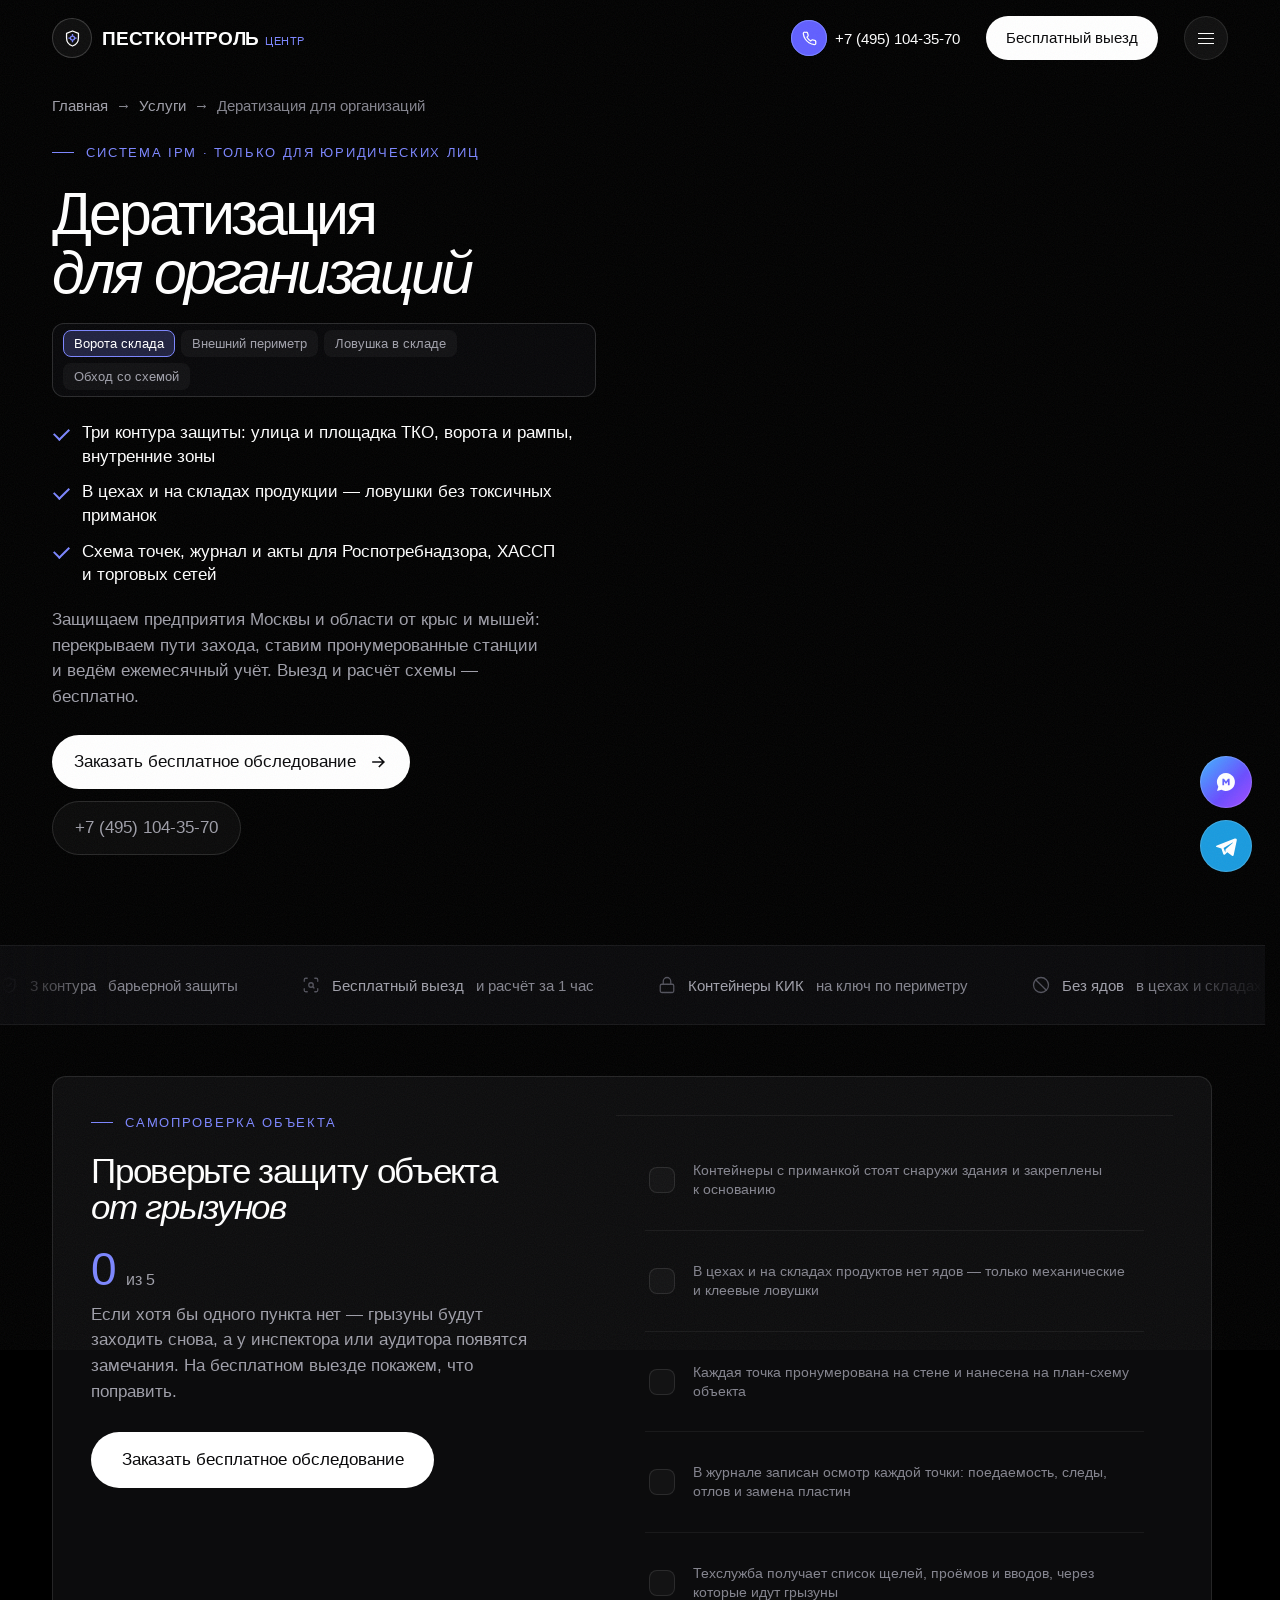
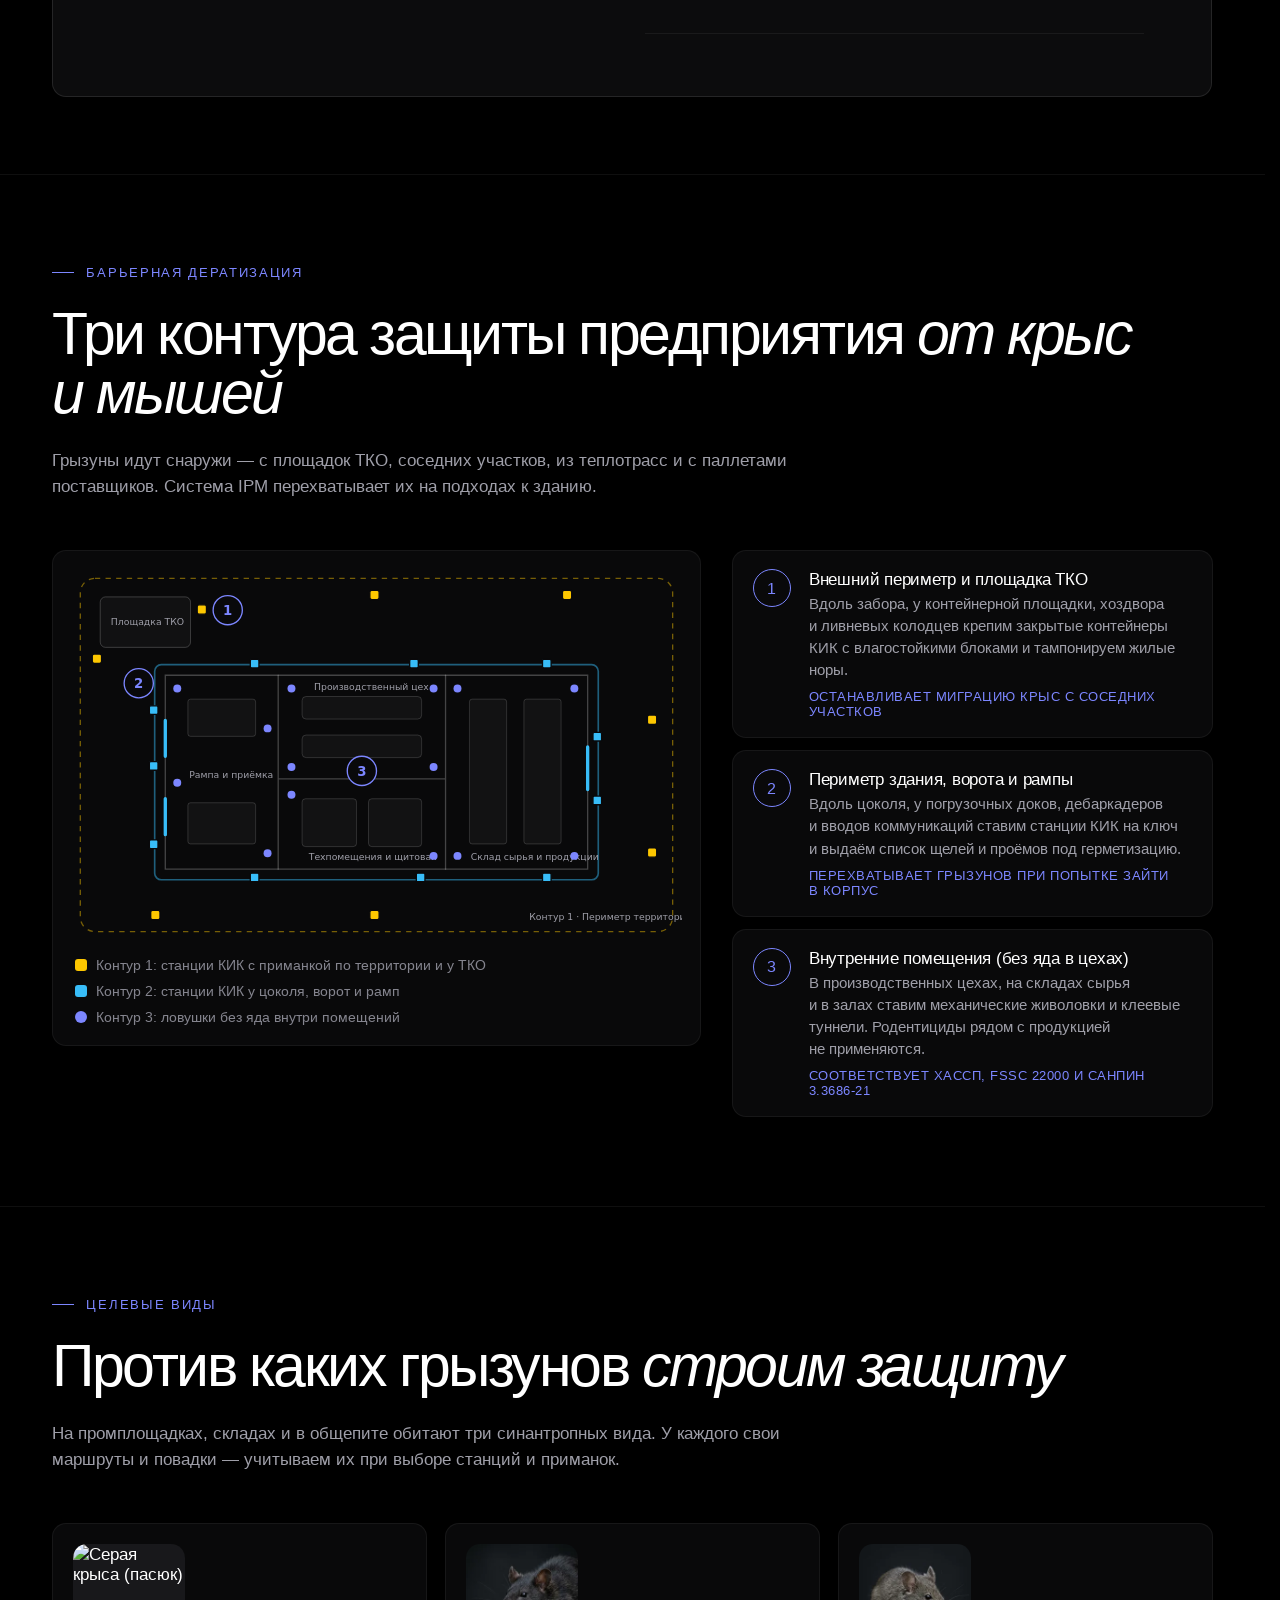
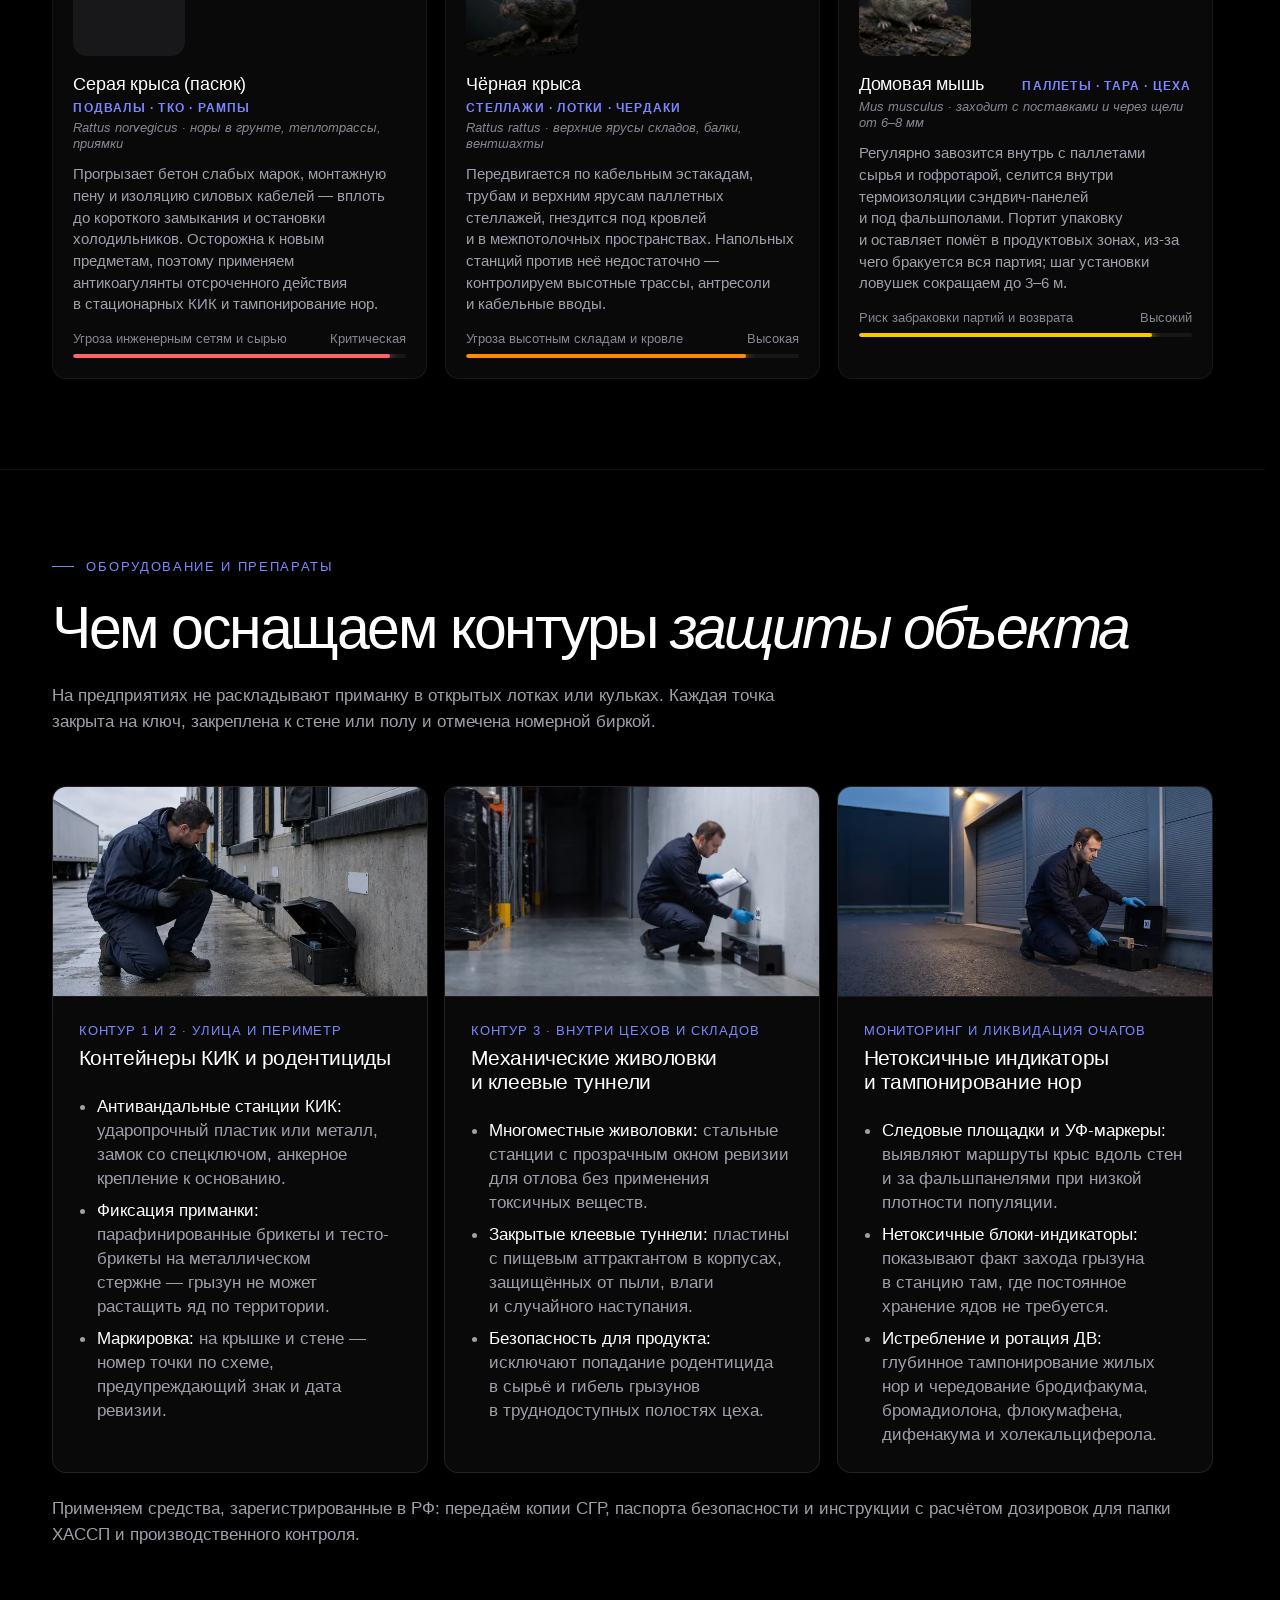
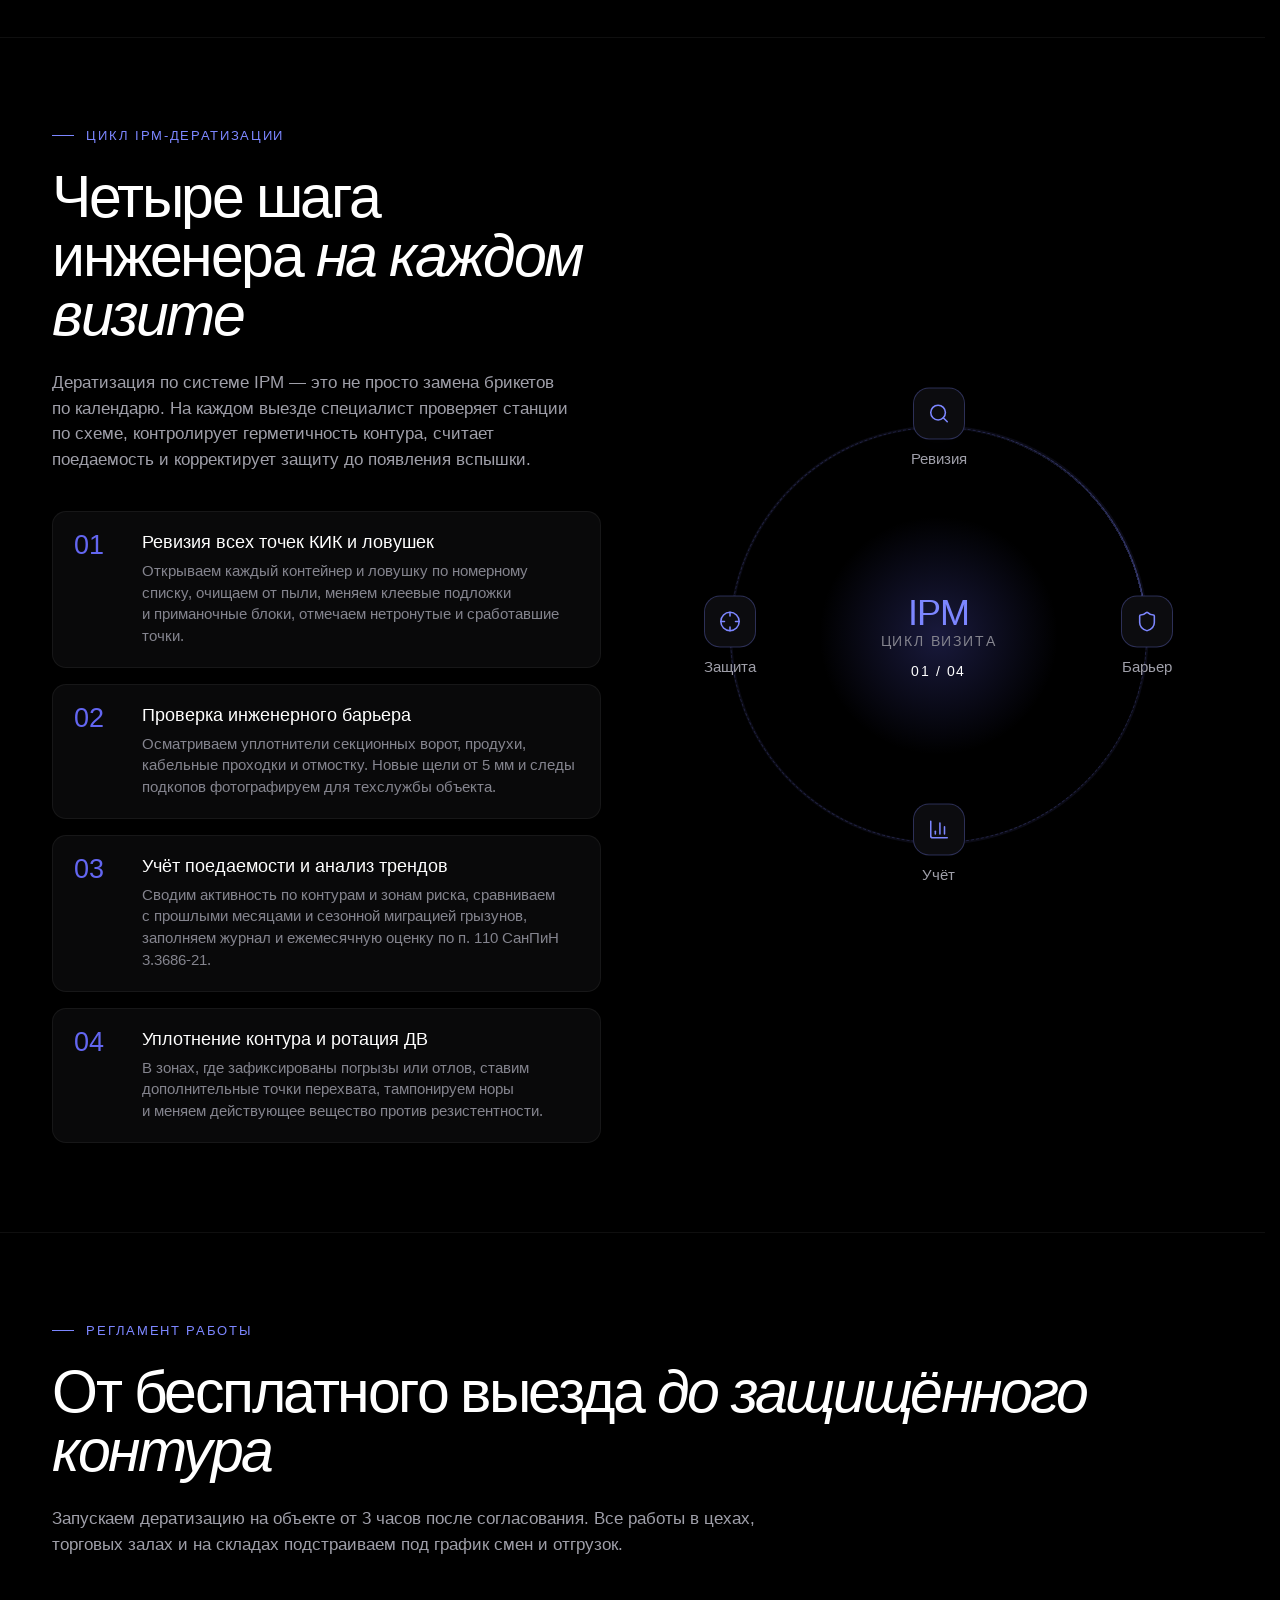
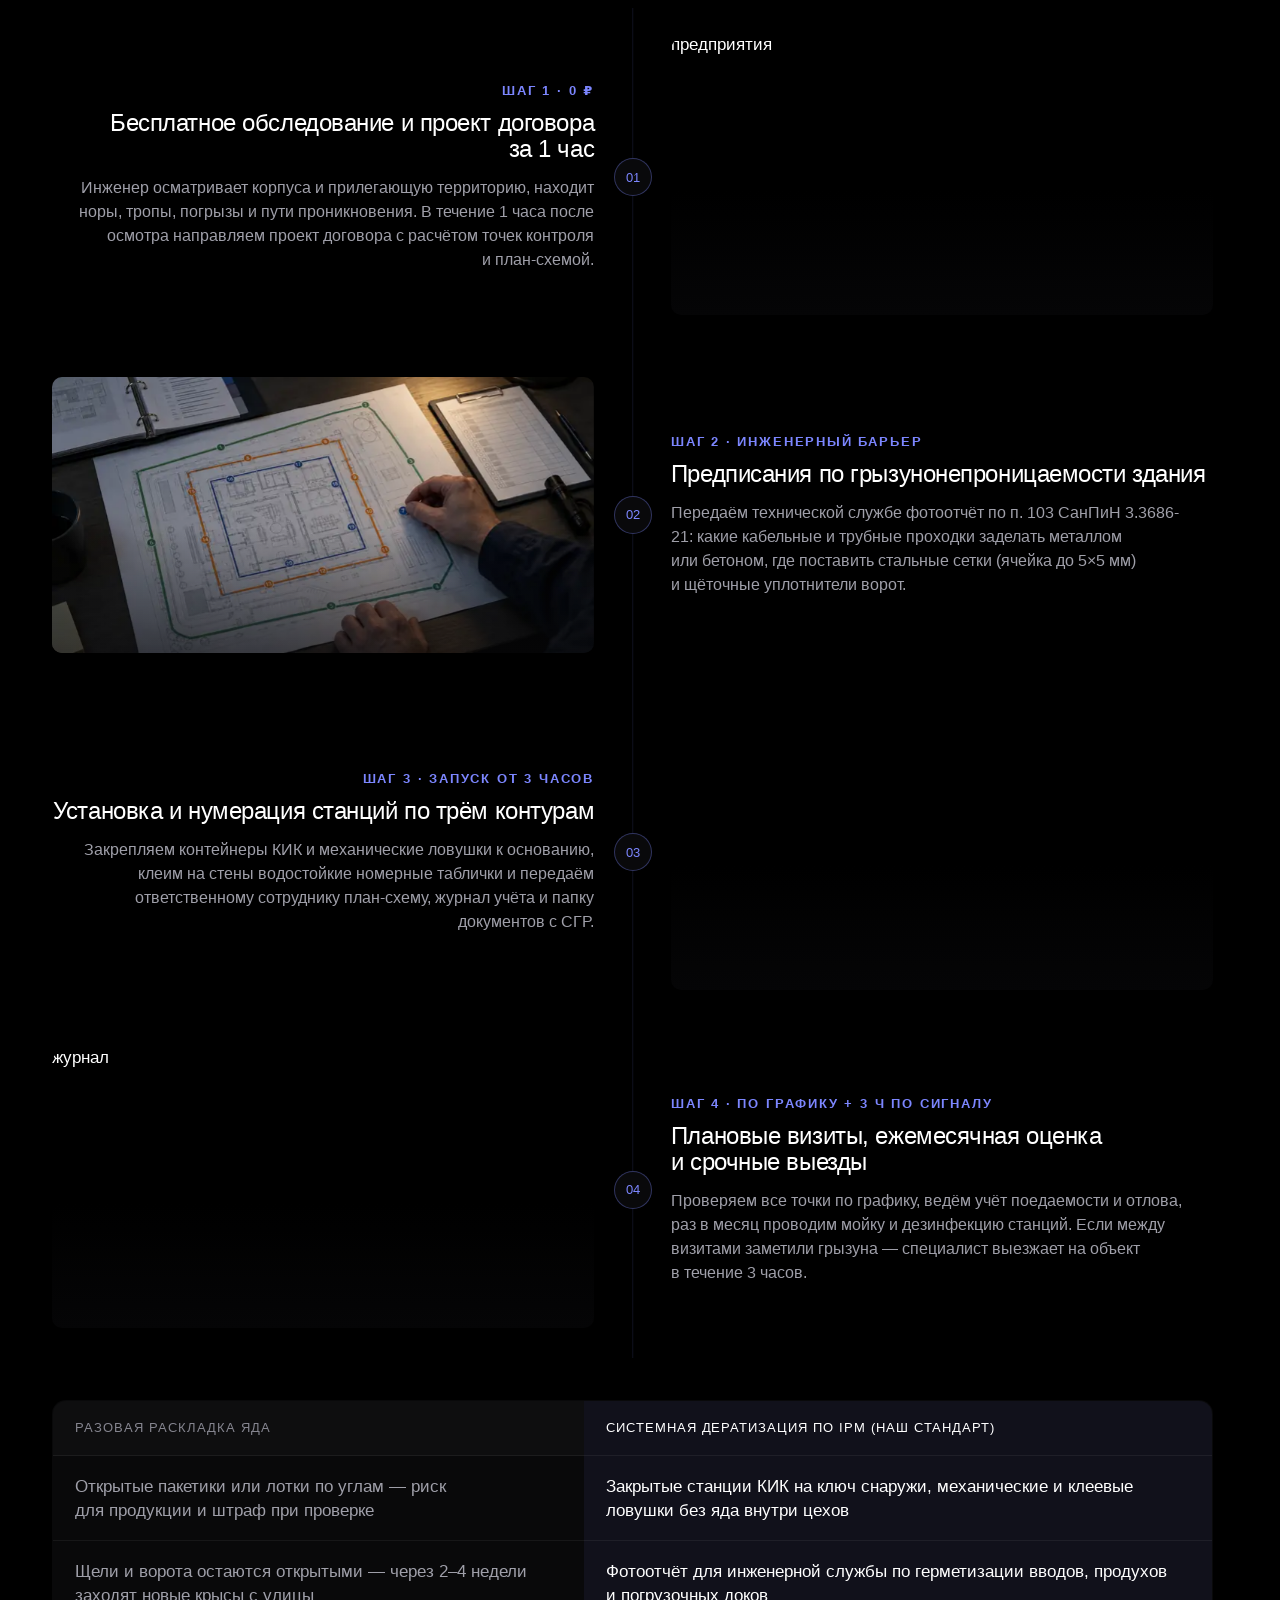
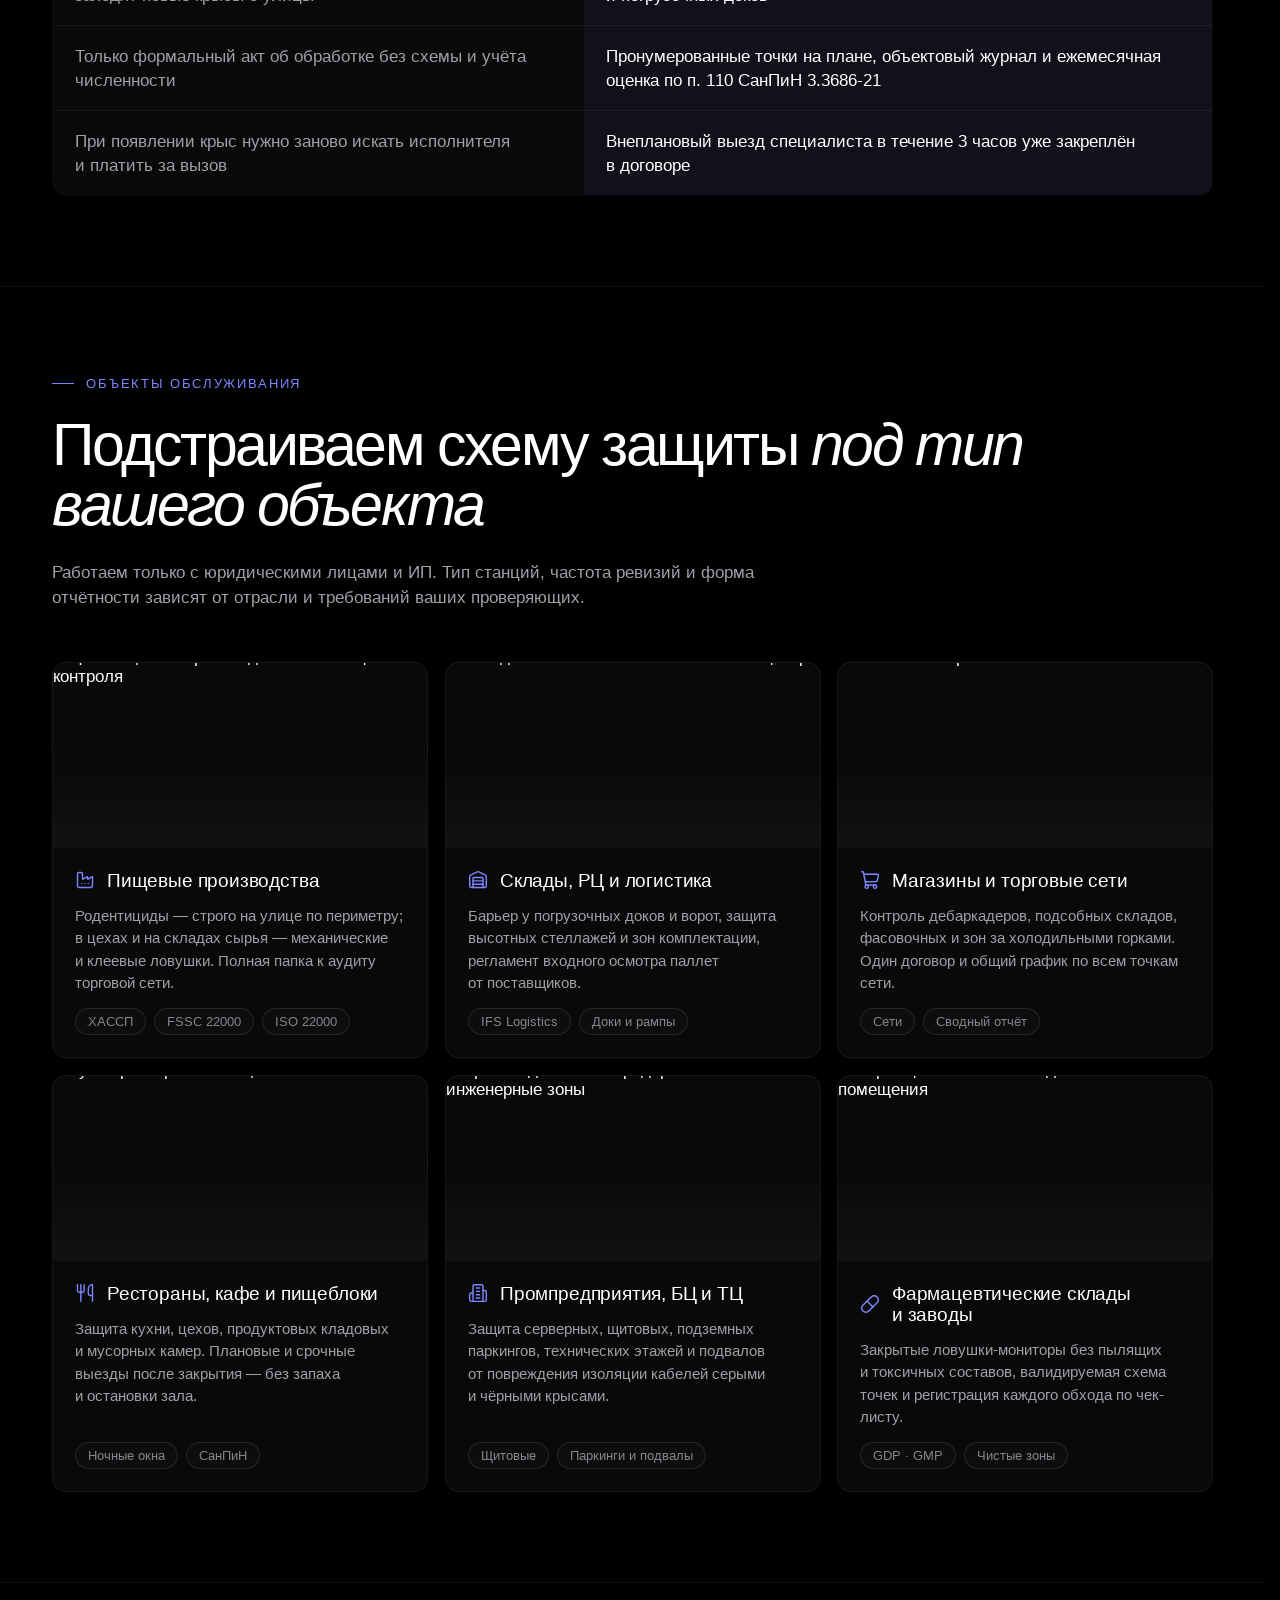
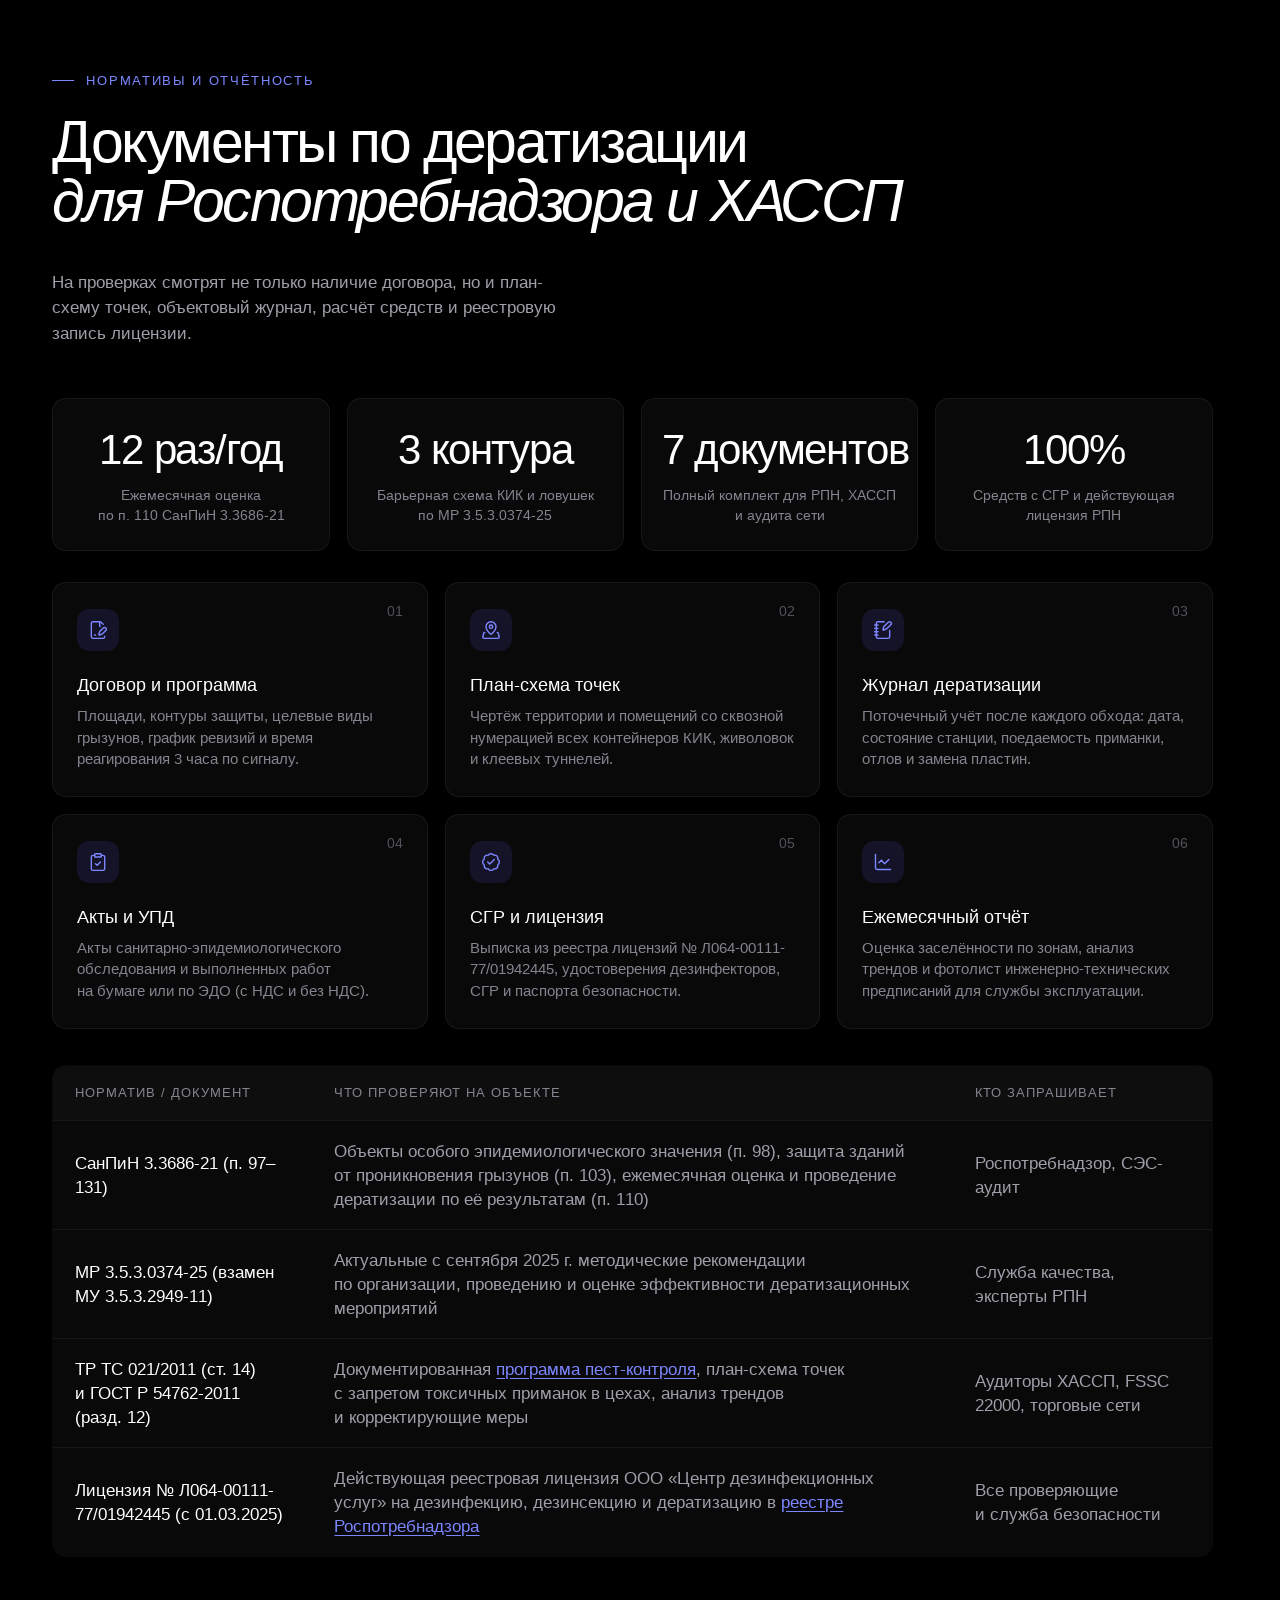
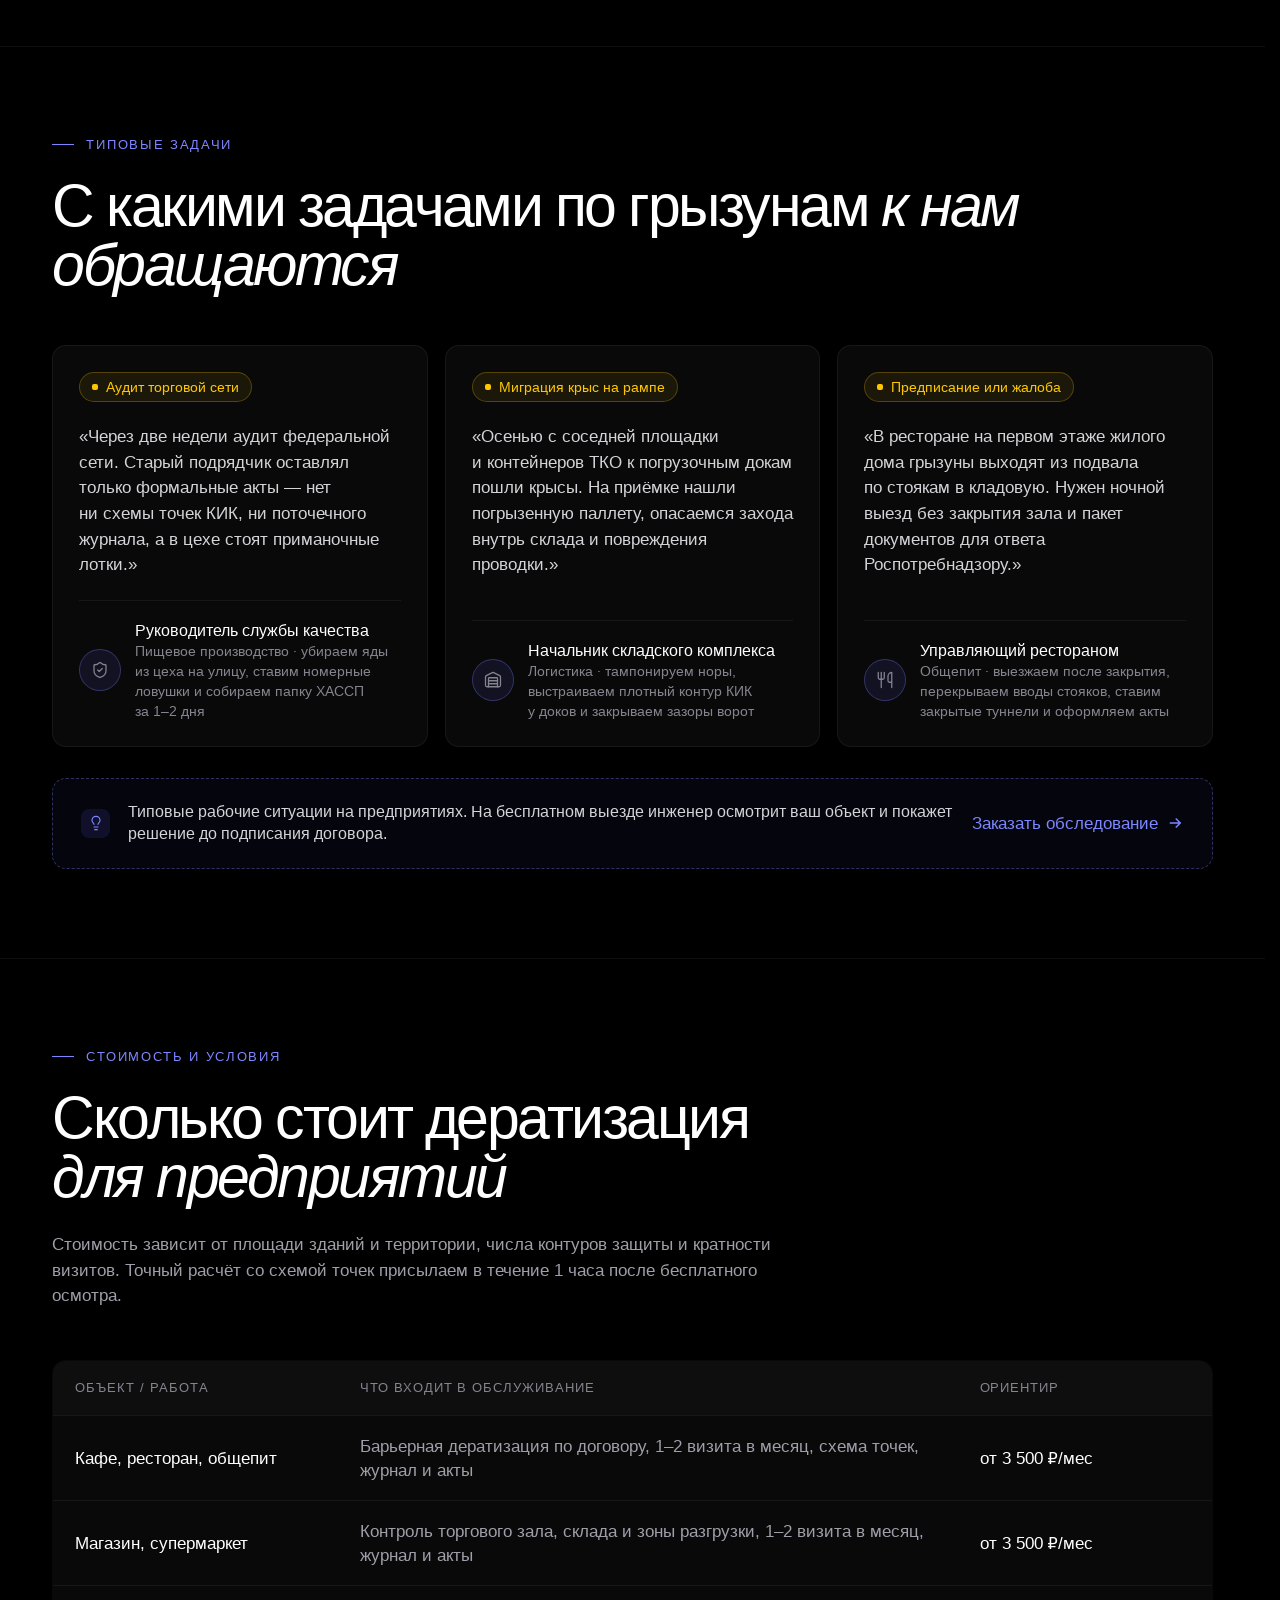
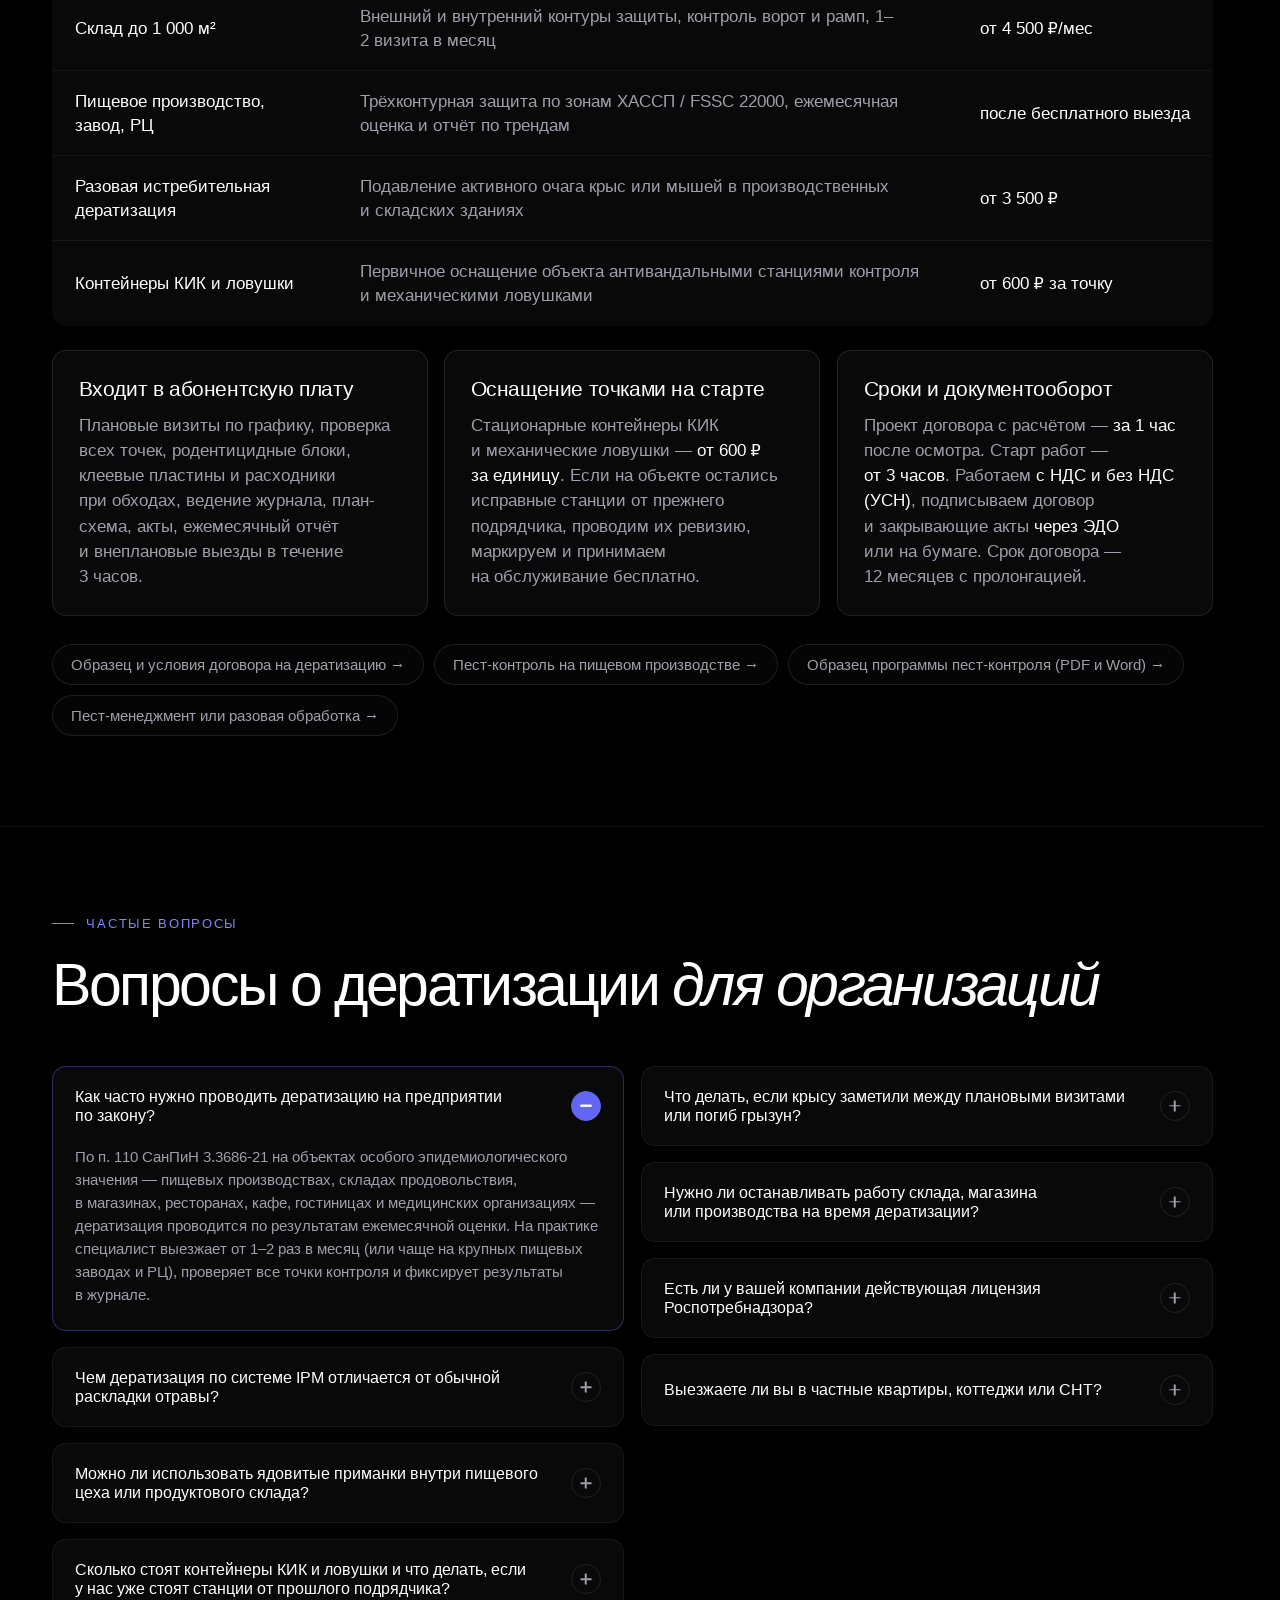
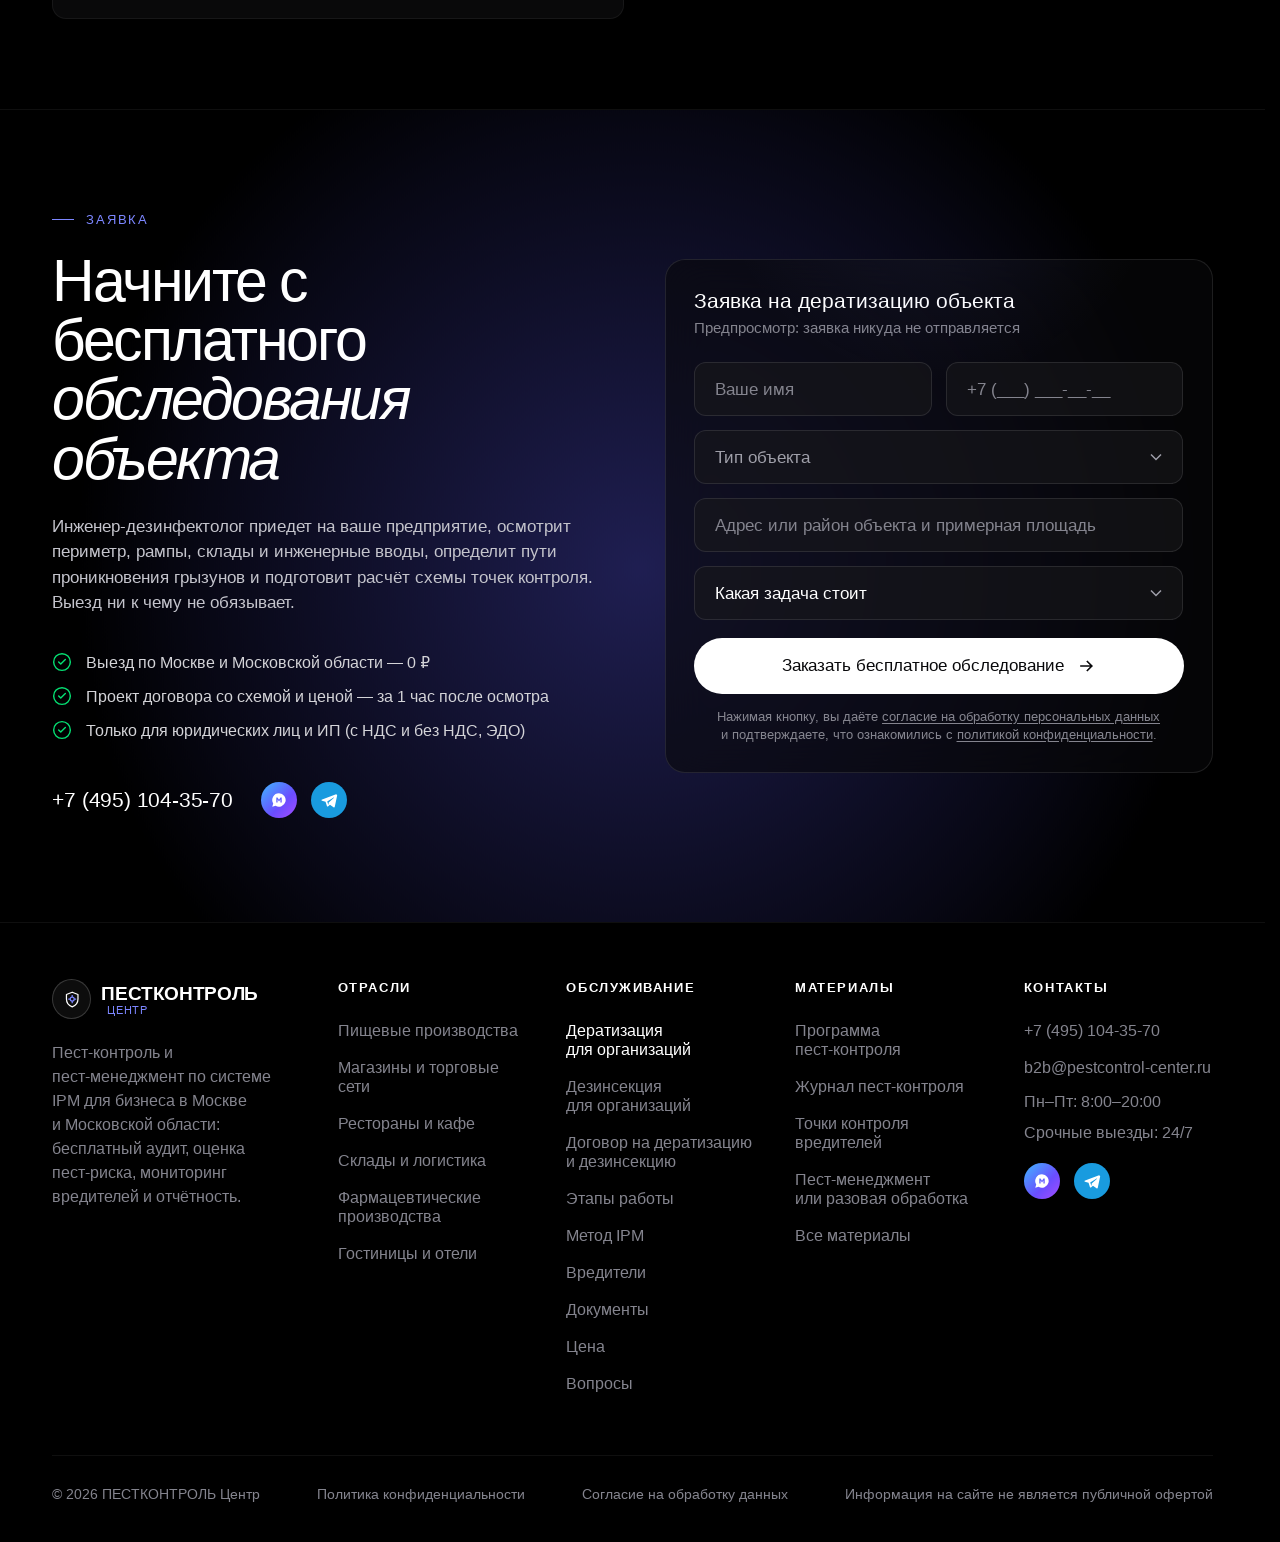
==== deratizatsiya/index.html @ 3be0e9cc "Страница «Дератизация для организаций» (/deratizatsiya/) с анимациями в стиле главной и меню «Услуги" ====
<!doctype html>
<html lang="ru">
<head>
<meta charset="utf-8">
<meta name="robots" content="noindex, nofollow"><!-- только в версии для предпросмотра на GitHub Pages: копия не индексируется -->
<meta name="viewport" content="width=device-width, initial-scale=1, viewport-fit=cover">
<title>Дератизация для организаций в Москве и МО — ПЕСТКОНТРОЛЬ Центр</title>
<meta name="description" content="Дератизация предприятий и организаций в Москве и Московской области по системе IPM и СанПиН 3.3686-21: три контура защиты от крыс и мышей, контейнеры КИК и ловушки без яда в цехах, схема точек, журнал и акты для Роспотребнадзора и ХАССП. Бесплатный выезд.">
<link rel="canonical" href="https://xn----itbbsflddbfpfdodg9d0f.xn--p1ai/deratizatsiya/">
<meta name="theme-color" content="#000000">
<meta property="og:type" content="website">
<meta property="og:locale" content="ru_RU">
<meta property="og:site_name" content="ПЕСТКОНТРОЛЬ Центр">
<meta property="og:url" content="https://xn----itbbsflddbfpfdodg9d0f.xn--p1ai/deratizatsiya/">
<meta property="og:title" content="Дератизация для организаций и предприятий в Москве и области — ПЕСТКОНТРОЛЬ Центр">
<meta property="og:description" content="Дератизация юрлиц по системе IPM: внешний и внутренний контуры защиты от крыс и мышей, схема точек, объектовый журнал и акты для Роспотребнадзора, ХАССП и торговых сетей. Выезд — 0 ₽.">
<meta property="og:image" content="https://xn----itbbsflddbfpfdodg9d0f.xn--p1ai/img/deratizatsiya-og.jpg">
<meta property="og:image:type" content="image/jpeg">
<meta property="og:image:width" content="1200">
<meta property="og:image:height" content="630">
<meta property="og:image:alt" content="Специалист ПЕСТКОНТРОЛЬ Центр проверяет пронумерованную станцию контроля грызунов № 12 у погрузочных ворот склада">
<meta name="twitter:card" content="summary_large_image">
<link rel="icon" href="data:image/svg+xml,%3Csvg xmlns='http://www.w3.org/2000/svg' viewBox='0 0 32 32'%3E%3Ccircle cx='16' cy='16' r='15' fill='%2309090b' stroke='%237c86ff' stroke-width='2'/%3E%3Cpath d='M16 7l7 3v5c0 5-3 8.5-7 10-4-1.5-7-5-7-10v-5z' fill='none' stroke='%23fff' stroke-width='2'/%3E%3C/svg%3E">
<link rel="preload" href="../fonts/inter-ru-wght-normal.woff2" as="font" type="font/woff2" crossorigin>
<link rel="preload" as="image" media="(min-width:861px)" imagesrcset="../img/derat-hero-v1-1440.webp 1440w, ../img/derat-hero-v1.webp 1920w" imagesizes="100vw" fetchpriority="high">
<link rel="preload" as="image" media="(max-width:860px)" imagesrcset="../img/derat-hero-v1-mob-760.webp 760w, ../img/derat-hero-v1-mob.webp 1024w" imagesizes="100vw" fetchpriority="high">
<script>
  document.documentElement.classList.add('js');
  if (location.hash) document.documentElement.classList.add('no-intro');
  setTimeout(function(){ if(!document.documentElement.classList.contains('anim-ready')) document.documentElement.classList.add('anim-fail'); }, 4000);
</script>
<link rel="stylesheet" href="../style.css?v=20261106b">
<style>
html{scroll-behavior:auto}
.d-page .s{padding:clamp(64px,7vw,128px) 0;border-top:1px solid var(--line)}
.d-crumbs{font-size:14px;color:var(--t3);display:flex;flex-wrap:wrap;gap:8px;margin:0 0 clamp(22px,2.4vw,36px)}
.d-crumbs a{color:var(--t2)}
.d-crumbs a:hover{color:var(--t1)}

/* Полноэкранный Hero с фото-фоном и переключателем 4 вариантов */
.d-hero{position:relative;overflow:hidden;padding:calc(clamp(68px,6vw,115px) + 20px) 0 clamp(64px,7vw,116px);min-height:clamp(680px,56vw,900px);display:flex;align-items:center}
.d-hero .wrap{width:100%;display:grid;grid-template-columns:minmax(0,.98fr) minmax(0,1.02fr);gap:clamp(28px,4vw,80px);align-items:center}
.d-hero-copy>*:not(.d-hero-media){position:relative;z-index:1}
.d-hero-media{position:absolute;inset:-4% -3%;z-index:0;pointer-events:none;overflow:hidden;will-change:transform}
.d-hero-media::before{content:"";position:absolute;inset:0;z-index:1;background:linear-gradient(90deg,rgba(0,0,0,.95) 0%,rgba(0,0,0,.85) 38%,rgba(0,0,0,.28) 54%,rgba(0,0,0,0) 66%),linear-gradient(180deg,#000 0,rgba(0,0,0,.55) 90px,rgba(0,0,0,0) 260px),linear-gradient(0deg,#000 0,rgba(0,0,0,0) 22%)}
.d-hero-img{position:absolute;inset:0;width:100%;height:100%;object-fit:cover;object-position:100% 50%;transition:opacity .28s ease}
.d-hero h1{font-size:clamp(42px,4.4vw,84px);line-height:1.06;letter-spacing:-.055em;font-weight:300;margin:16px 0 0}
.d-hero h1 .ln{display:block;overflow:hidden;padding:0 .08em .08em 0;margin-bottom:-.08em}
.d-hero h1 .ln>span{display:inline-block;will-change:transform}
.d-ticks{list-style:none;padding:0;margin:24px 0 0;display:grid;gap:12px}
.d-ticks li{position:relative;padding-left:30px;line-height:1.48;color:var(--t1)}
.d-ticks li::before{content:"";position:absolute;left:2px;top:.42em;width:13px;height:7px;border-left:2px solid var(--acc);border-bottom:2px solid var(--acc);transform:rotate(-45deg)}
.d-hero .sub{margin:20px 0 0;max-width:56ch}
.d-btns{display:flex;flex-wrap:wrap;gap:12px;margin-top:26px}
.d-hero .btn-lg{height:54px;padding:0 22px;font-size:15.5px}

/* Переключатель 4 вариантов Hero-фото */
.hero-vbar{margin-top:20px;display:inline-flex;flex-wrap:wrap;align-items:center;gap:6px;padding:6px 10px;border-radius:12px;background:rgba(9,9,11,.82);backdrop-filter:blur(14px);-webkit-backdrop-filter:blur(14px);border:1px solid rgba(255,255,255,.14)}
.hero-vbtn{appearance:none;border:1px solid transparent;background:rgba(255,255,255,.04);color:var(--t2);font-family:inherit;font-size:12px;padding:5px 10px;border-radius:8px;cursor:pointer;transition:background .2s,color .2s,border-color .2s;white-space:nowrap}
.hero-vbtn:hover{color:#fff;background:rgba(255,255,255,.09)}
.hero-vbtn.on{background:rgba(124,134,255,.22);border-color:var(--acc);color:#fff;font-weight:500}

/* Блок самопроверки */
.f-checks{position:relative;padding:clamp(36px,4vw,68px) 0 clamp(56px,6vw,110px)}
.f-check.panel{max-width:none}
.f-check-in{position:relative;z-index:1;display:grid;grid-template-columns:minmax(0,.92fr) minmax(0,1.08fr);gap:clamp(24px,4vw,80px);padding:clamp(24px,3vw,52px)}
.f-check-t{font-size:clamp(28px,2.6vw,48px);line-height:1.08;letter-spacing:-.04em;font-weight:300;margin:0}
.f-check-res{margin:22px 0 10px;color:var(--t2);font-size:15px}
.f-check-res b{font-size:clamp(40px,3.4vw,64px);font-weight:300;letter-spacing:-.04em;color:var(--acc);margin-right:6px;line-height:1;transition:color .3s}
.f-check-res.full b{color:var(--grn)}
.f-check-note{color:var(--t2);line-height:1.6;margin:0 0 28px;max-width:440px}
.f-check-list{list-style:none;margin:0;padding:0;display:grid;align-content:center;border-top:1px solid var(--line)}
.f-check-list li{border-bottom:1px solid var(--line)}
.f-check-list label{display:flex;gap:18px;align-items:center;padding:18px 4px;cursor:pointer;font-size:clamp(15px,1.1vw,19px);line-height:1.42;color:var(--t2);transition:color .25s}
.f-check-list label:hover{color:var(--t1)}
.f-check-list input{appearance:none;-webkit-appearance:none;flex:none;width:26px;height:26px;margin:0;border-radius:8px;border:1.4px solid var(--line2);background:rgba(255,255,255,.03) center/14px no-repeat;cursor:pointer;transition:background-color .25s,border-color .25s}
.f-check-list input:checked{background-color:var(--acc2);border-color:var(--acc);background-image:url("data:image/svg+xml,%3Csvg xmlns='http://www.w3.org/2000/svg' viewBox='0 0 14 14'%3E%3Cpath d='M2.5 7.5l3 3 6-7' fill='none' stroke='%23fff' stroke-width='2' stroke-linecap='round' stroke-linejoin='round'/%3E%3C/svg%3E")}
.f-check-list input:focus-visible{outline:2px solid var(--acc);outline-offset:3px}
.f-check-list input:checked+span{color:var(--t1)}

/* Интерактивная схема 3 контуров */
.f-zmap{display:grid;grid-template-columns:minmax(0,1.35fr) minmax(0,1fr);gap:clamp(20px,2.4vw,44px);align-items:start}
.f-plan{margin:0;padding:clamp(14px,1.4vw,26px)}
.f-plan svg{display:block;width:100%;height:auto}
.f-plan svg *{pointer-events:none}
.f-plan .zf,.f-plan .bdg{pointer-events:all;cursor:pointer}
.f-plan .zf{fill:transparent;transition:fill .3s,stroke .3s}
.f-plan .z.on .zf{fill:rgba(124,134,255,.15);stroke:#7c86ff}
.f-plan .bdg circle{fill:#09090b;stroke:#7c86ff;stroke-width:2;transition:fill .3s}
.f-plan .bdg text{fill:#7c86ff;font:600 20px Inter,system-ui,sans-serif;text-anchor:middle;dominant-baseline:central;transition:fill .3s}
.f-plan .bdg.on circle{fill:#7c86ff}
.f-plan .bdg.on text{fill:#fff}
.f-plan .lbl text{fill:#9f9fa9;font:400 14px Inter,system-ui,sans-serif}
.f-legend{display:flex;flex-wrap:wrap;gap:10px 22px;margin:16px 4px 2px;font-size:13px;color:var(--t3)}
.f-legend span{display:inline-flex;align-items:center;gap:9px}
.f-legend i{flex:none;display:inline-block}
.lg-st{width:12px;height:12px;border-radius:3px;background:var(--yel)}
.lg-rm{width:12px;height:12px;border-radius:3px;background:#38bdf8}
.lg-tr{width:12px;height:12px;border-radius:50%;background:var(--acc)}
.lg-br{width:22px;border-top:2px dashed var(--grn)}
.f-zlist{list-style:none;padding:0;margin:0;display:grid;gap:12px;counter-reset:zl}
.f-zlist li{display:grid;grid-template-columns:42px minmax(0,1fr);gap:4px 14px;align-items:start;padding:18px 20px;border:1.4px solid var(--line);border-radius:var(--r);background:var(--card);transition:border-color .3s,background .3s;outline:none;cursor:pointer}
.f-zlist li::before{counter-increment:zl;content:counter(zl);grid-row:1/span 3;width:36px;height:36px;border-radius:50%;border:1.4px solid var(--acc);color:var(--acc);display:flex;align-items:center;justify-content:center;font-size:15px;font-weight:500;transition:background .3s,color .3s}
.f-zlist b{font-weight:500;font-size:clamp(16px,1.08vw,19px);letter-spacing:-.015em;color:var(--t1)}
.f-zlist span{grid-column:2;color:var(--t2);font-size:14.5px;line-height:1.52}
.f-zlist small{grid-column:2;color:var(--acc);font-size:12.5px;letter-spacing:.04em;text-transform:uppercase;margin-top:4px}
.f-zlist li.on,.f-zlist li:hover,.f-zlist li:focus-visible{border-color:var(--acc);background:rgba(124,134,255,.08)}
.f-zlist li.on::before,.f-zlist li:hover::before,.f-zlist li:focus-visible::before{background:var(--acc);color:#fff}

/* Сетка карточек вида оборудования и коммерческих условий */
.d-cards{display:grid;grid-template-columns:repeat(3,minmax(0,1fr));gap:16px}
.d-card{background:var(--card);border:1px solid var(--line2);border-radius:var(--r);padding:clamp(22px,2vw,34px);position:relative;overflow:hidden}
.d-card h3{font-size:clamp(20px,1.45vw,25px);font-weight:400;letter-spacing:-.02em;margin:0 0 12px}
.d-card p{color:var(--t2);line-height:1.58;margin:0}
.d-card ul{margin:12px 0 0;padding-left:18px;color:var(--t2);display:grid;gap:8px;line-height:1.5}
.d-card li strong,.d-card p strong{color:var(--t1);font-weight:500}
.d-kind{padding:0;display:flex;flex-direction:column}
.d-kind-img{aspect-ratio:16/9;overflow:hidden;border-bottom:1px solid var(--line);background:#0c0c10;position:relative}
.d-kind-img img{width:100%;height:100%;object-fit:cover;display:block;transition:transform .7s var(--ease)}
.d-kind:hover .d-kind-img img{transform:scale(1.05)}
.d-kind-b{padding:clamp(22px,2vw,32px);display:flex;flex-direction:column;flex:1}
.f-lbl{display:block;font-size:12px;letter-spacing:.08em;text-transform:uppercase;color:var(--acc);margin:0 0 8px}
.d-note{color:var(--t2);margin:24px 0 0;line-height:1.6}

/* 3 карточки грызунов в блоке pests и z-index обёртки */
main{overflow-x:clip}
.d-wrap{position:relative;z-index:1}
.pests.d-pests3{grid-template-columns:repeat(3,minmax(0,1fr))}
.pests.d-pests3 .pest{flex-direction:column;gap:18px;align-items:flex-start}
.pests.d-pests3 .pest-img{width:112px;height:112px;border-radius:14px}
.pests.d-pests3 .pest-b{width:100%}
@media(max-width:960px){.pests.d-pests3{grid-template-columns:1fr}}

/* Таблицы (сравнение, документы, цены) */
.d-table{width:100%;border-collapse:collapse;border:1px solid var(--line2);border-radius:var(--r);overflow:hidden;background:var(--card)}
.d-table th,.d-table td{padding:18px 22px;text-align:left;border-bottom:1px solid var(--line);line-height:1.5}
.d-table th{font-size:12px;letter-spacing:.08em;text-transform:uppercase;color:var(--t3);font-weight:500;background:rgba(255,255,255,.02)}
.d-table tr:last-child td{border-bottom:0}
.d-table td:first-child{color:var(--t1);font-weight:500}
.d-table td:not(:first-child){color:var(--t2)}
.d-price td:last-child{color:var(--t1);font-weight:500;white-space:nowrap}
.d-vs{margin-top:42px}
.d-vs td:first-child{color:var(--t2);font-weight:400}
.d-vs td:last-child,.d-vs th:last-child{background:rgba(124,134,255,.07);color:var(--t1)}
.d-cols3{display:grid;grid-template-columns:repeat(3,minmax(0,1fr));gap:16px;margin-top:24px}
.d-cols3 .d-card b{color:var(--t1);font-weight:500}
.d-chips{list-style:none;padding:0;margin:28px 0 0;display:flex;flex-wrap:wrap;gap:10px}
.d-chips a{display:inline-flex;align-items:center;gap:8px;padding:11px 18px;border:1px solid var(--line2);border-radius:999px;background:rgba(255,255,255,.02);color:var(--t2);font-size:14px;transition:border-color .25s,color .25s,background .25s}
.d-chips a:hover{border-color:var(--acc);color:#fff;background:rgba(124,134,255,.1)}
.ind-link{color:inherit;text-decoration:none}
.ind-link:hover{color:var(--acc)}

@media (max-width:1100px){
  .f-zmap,.f-check-in{grid-template-columns:minmax(0,1fr)}
  .d-cards,.d-cols3,.d-pests3{grid-template-columns:repeat(2,minmax(0,1fr))}
}
@media (max-width:860px){
  .d-cards,.d-cols3,.d-pests3{grid-template-columns:minmax(0,1fr)}
  .hdr{background:rgba(0,0,0,.78);backdrop-filter:blur(18px);-webkit-backdrop-filter:blur(18px);border-color:var(--line)}
  .d-hero{min-height:0;display:block;padding:calc(clamp(68px,6vw,115px) + 12px) 0 36px}
  .d-hero .wrap{grid-template-columns:minmax(0,1fr);gap:0}
  .d-hero-copy{display:flex;flex-direction:column}
  .d-hero .eyebrow,.d-hero .d-tel-btn{display:none}
  .d-hero h1{order:1;font-size:clamp(31px,8.6vw,44px);line-height:1.08;letter-spacing:-.045em;margin:0}
  .d-hero h1 .ln{display:inline;padding:0;margin:0}
  .d-hero h1 .d-ln1::after{content:" "; display:block}
  .d-hero-media{order:2;position:relative;inset:auto;width:calc(100% + 40px);margin:14px -20px 0;aspect-ratio:16/9}
  .d-hero-media::before{background:linear-gradient(180deg,#000 0,rgba(0,0,0,0) 16%),linear-gradient(0deg,#000 0,rgba(0,0,0,0) 20%)}
  .d-hero-img{object-position:76% 50%}
  .hero-vbar{order:3;margin-top:12px;width:100%;justify-content:flex-start}
  .d-btns{order:4;margin-top:14px}
  .d-btns .btn{width:100%}
  .d-hero .d-ticks{order:5;margin:16px 0 0;gap:8px;font-size:14px}
  .d-hero .d-ticks li{line-height:1.38;padding-left:24px}
  .d-hero .sub{order:6;margin:12px 0 0;font-size:14px;line-height:1.5}
  .d-crumbs{order:7;margin:14px 0 0;font-size:11px;gap:5px;white-space:nowrap;overflow:hidden;text-overflow:ellipsis;opacity:.75}
  .d-table,.d-table tbody,.d-table tr,.d-table td{display:block;width:100%}
  .d-table thead{display:none}
  .d-table tr{padding:16px 20px;border-bottom:1px solid var(--line)}
  .d-table tr:last-child{border-bottom:0}
  .d-table td{padding:4px 0;border:0;white-space:normal!important}
  .d-table td::before{content:attr(data-l);display:block;font-size:11px;letter-spacing:.08em;text-transform:uppercase;color:var(--t3);margin-bottom:2px;font-weight:400}
  .d-table td+td{margin-top:10px}
  .d-vs tr{padding:0;border-bottom:2px solid var(--line2)}
  .d-vs td{padding:12px 18px}
  .d-vs td+td{margin-top:0;border-top:1px solid var(--line)}
}
@media (max-width:600px){
  .d-btns .btn,.d-card .btn,.f-check .btn{width:100%;white-space:normal;text-align:center;line-height:1.25}
  .d-page .btn-lg{padding:0 16px}
  .f-plan .lbl{display:none}
  .f-check-in{padding:24px 20px}
  .f-check-list label{padding:15px 2px;gap:14px}
  .f-zlist li{padding:14px}
}
@media (max-width:440px){
  .head h2,.cta-l h2,.f-check-t{font-size:clamp(25px,7.6vw,34px)}
  .d-hero h1{font-size:clamp(28px,8.5vw,38px)}
  .tl-txt h3{font-size:19px;overflow-wrap:anywhere}
}
@media (max-width:400px){
  .hdr .wrap{gap:10px}.hdr-right{gap:8px}.logo{gap:8px}.logo-mark{width:34px;height:34px}.logo-name{font-size:15px}.phone i,.burger{width:40px;height:40px}
}
@media (max-width:340px){.logo-sub{display:none}}
</style>
<script type="application/ld+json">
{
  "@context": "https://schema.org",
  "@graph": [
    {
      "@type": "BreadcrumbList",
      "itemListElement": [
        {"@type": "ListItem", "position": 1, "name": "Главная", "item": "https://xn----itbbsflddbfpfdodg9d0f.xn--p1ai/"},
        {"@type": "ListItem", "position": 2, "name": "Дератизация для организаций", "item": "https://xn----itbbsflddbfpfdodg9d0f.xn--p1ai/deratizatsiya/"}
      ]
    },
    {
      "@type": "Service",
      "@id": "https://xn----itbbsflddbfpfdodg9d0f.xn--p1ai/deratizatsiya/#service",
      "name": "Дератизация для организаций и предприятий",
      "serviceType": "Барьерная и истребительная дератизация предприятий по системе IPM и СанПиН 3.3686-21",
      "description": "Договорная и разовая дератизация для юридических лиц в Москве и Московской области: три контура защиты от крыс и мышей, контейнеры КИК и ловушки без яда в цехах, план-схема точек, журнал учёта и акты для Роспотребнадзора, ХАССП и торговых сетей.",
      "url": "https://xn----itbbsflddbfpfdodg9d0f.xn--p1ai/deratizatsiya/",
      "provider": {
        "@type": "Organization",
        "@id": "https://xn----itbbsflddbfpfdodg9d0f.xn--p1ai/#org",
        "name": "ПЕСТКОНТРОЛЬ Центр",
        "legalName": "ООО «Центр дезинфекционных услуг»",
        "url": "https://xn----itbbsflddbfpfdodg9d0f.xn--p1ai/",
        "telephone": "+7 495 104-35-70",
        "email": "b2b@pestcontrol-center.ru"
      },
      "areaServed": [
        {"@type": "City", "name": "Москва"},
        {"@type": "AdministrativeArea", "name": "Московская область"}
      ],
      "audience": {"@type": "BusinessAudience", "audienceType": "Юридические лица, предприятия и организации"},
      "offers": {"@type": "AggregateOffer", "priceCurrency": "RUB", "lowPrice": 3500, "offerCount": 5},
      "hasOfferCatalog": {
        "@type": "OfferCatalog",
        "name": "Тарифы на дератизацию организаций",
        "itemListElement": [
          {"@type": "Offer", "name": "Кафе, ресторан, общепит: барьерная дератизация по договору", "priceCurrency": "RUB", "price": 3500},
          {"@type": "Offer", "name": "Магазин, супермаркет: дератизация по договору", "priceCurrency": "RUB", "price": 3500},
          {"@type": "Offer", "name": "Склад до 1 000 м²: двухконтурная защита от грызунов", "priceCurrency": "RUB", "price": 4500},
          {"@type": "Offer", "name": "Разовая истребительная дератизация предприятий", "priceCurrency": "RUB", "price": 3500},
          {"@type": "Offer", "name": "Контейнеры КИК и механические ловушки (первичное оснащение)", "priceCurrency": "RUB", "price": 600}
        ]
      }
    },
    {
      "@type": "FAQPage",
      "mainEntity": [
        {
          "@type": "Question",
          "name": "Как часто нужно проводить дератизацию на предприятии по закону?",
          "acceptedAnswer": {"@type": "Answer", "text": "По п. 110 СанПиН 3.3686-21 на объектах особого эпидемиологического значения (пищевые производства, склады продовольствия, магазины, общепит, гостиницы, медорганизации) дератизация проводится по результатам ежемесячной оценки. Специалист выезжает от 1–2 раз в месяц, проверяет все точки контроля и фиксирует результаты в журнале."}
        },
        {
          "@type": "Question",
          "name": "Чем дератизация по системе IPM отличается от обычной раскладки отравы?",
          "acceptedAnswer": {"@type": "Answer", "text": "В системе IPM сначала перекрываются пути проникновения грызунов (щели, ворота, вводы коммуникаций), выстраиваются три контура пронумерованных точек контроля, ведётся учёт динамики активности и ротация действующих веществ."}
        },
        {
          "@type": "Question",
          "name": "Можно ли использовать ядовитые приманки внутри пищевого цеха или продуктового склада?",
          "acceptedAnswer": {"@type": "Answer", "text": "Нет, в производственных цехах и зонах открытого продукта токсичные родентициды запрещены стандартами ХАССП и FSSC 22000. Приманочные контейнеры КИК размещаются снаружи и по внешнему периметру, а внутри цехов применяются механические и клеевые ловушки без яда."}
        },
        {
          "@type": "Question",
          "name": "Сколько стоят контейнеры КИК и ловушки и что делать со станциями прежнего подрядчика?",
          "acceptedAnswer": {"@type": "Answer", "text": "Новые антивандальные контейнеры КИК и механические ловушки при первичном оснащении стоят от 600 ₽ за точку, а все расходники при плановых визитах входят в абонентскую плату. Исправные станции от прежнего подрядчика мы осматриваем, маркируем и принимаем на обслуживание бесплатно."}
        }
      ]
    }
  ]
}
</script>
</head>
<body class="d-page">
<a class="skip" href="#main">Перейти к содержанию</a>

<!-- ============ INTRO ============ -->
<div class="intro" id="intro" aria-hidden="true">
  <div class="intro-in">
    <svg class="intro-mark" viewBox="0 0 24 24" fill="none" stroke-width="1" stroke-linejoin="round"><path class="im-shield" pathLength="100" d="M12 2.5l7.5 3v6c0 5-3.2 8.6-7.5 10-4.3-1.4-7.5-5-7.5-10v-6z" stroke="#fff"/><circle class="im-c" pathLength="100" cx="12" cy="11.5" r="2.6" stroke="#7c86ff"/><path class="im-x" pathLength="100" d="M12 6.2v2.7M12 14.1v2.7M6.8 11.5h2.6M14.6 11.5h2.6" stroke="#7c86ff"/></svg>
    <div class="intro-word"><span>ПЕСТКОНТРОЛЬ</span><b>Центр</b></div>
    <div class="intro-bar"><i></i></div>
  </div>
</div>

<div class="progress" aria-hidden="true"><i id="progress"></i></div>
<div class="cursor" aria-hidden="true"><i class="cursor-dot"></i><i class="cursor-ring"></i></div>
<div class="grain" aria-hidden="true"></div>

<!-- ============ HEADER ============ -->
<header class="hdr" id="hdr">
  <div class="wrap">
    <a href="../" class="logo" aria-label="ПЕСТКОНТРОЛЬ Центр — на главную">
      <span class="logo-mark"><svg viewBox="0 0 24 24" fill="none" stroke="#fff" stroke-width="1.6" stroke-linejoin="round" aria-hidden="true"><path d="M12 2.5l7.5 3v6c0 5-3.2 8.6-7.5 10-4.3-1.4-7.5-5-7.5-10v-6z"/><circle cx="12" cy="11.5" r="2.6" stroke="#7c86ff"/><path d="M12 6.2v2.7M12 14.1v2.7M6.8 11.5h2.6M14.6 11.5h2.6" stroke="#7c86ff"/></svg></span>
      <span class="logo-txt"><span class="logo-name">ПЕСТКОНТРОЛЬ</span> <span class="logo-sub">Центр</span></span>
    </a>
    <nav class="nav" aria-label="Основное меню">
      <div class="nav-dd"><button class="nav-dd-btn active" type="button" aria-expanded="false" aria-controls="nav-uslugi">Услуги<svg viewBox="0 0 12 12" aria-hidden="true"><path d="M2.5 4.5 6 8l3.5-3.5" fill="none" stroke="currentColor" stroke-width="1.5" stroke-linecap="round" stroke-linejoin="round"/></svg></button><div class="nav-dd-panel" id="nav-uslugi"><a href="./" aria-current="page">Дератизация для организаций<svg viewBox="0 0 16 16" aria-hidden="true"><path d="M3 8h10M9 4l4 4-4 4" fill="none" stroke="currentColor" stroke-width="1.5" stroke-linecap="round" stroke-linejoin="round"/></svg></a><a href="../dezinsektsiya/">Дезинсекция для организаций<svg viewBox="0 0 16 16" aria-hidden="true"><path d="M3 8h10M9 4l4 4-4 4" fill="none" stroke="currentColor" stroke-width="1.5" stroke-linecap="round" stroke-linejoin="round"/></svg></a><a href="../dezinfektsiya/">Дезинфекция для организаций<svg viewBox="0 0 16 16" aria-hidden="true"><path d="M3 8h10M9 4l4 4-4 4" fill="none" stroke="currentColor" stroke-width="1.5" stroke-linecap="round" stroke-linejoin="round"/></svg></a><a href="../dogovor-deratizatsiya-dezinsektsiya/">Договор на обслуживание<svg viewBox="0 0 16 16" aria-hidden="true"><path d="M3 8h10M9 4l4 4-4 4" fill="none" stroke="currentColor" stroke-width="1.5" stroke-linecap="round" stroke-linejoin="round"/></svg></a><a href="../#podhod" class="nav-dd-all"><span>Пест-контроль по системе IPM</span><svg viewBox="0 0 16 16" aria-hidden="true"><path d="M3 8h10M9 4l4 4-4 4" fill="none" stroke="currentColor" stroke-width="1.5" stroke-linecap="round" stroke-linejoin="round"/></svg></a></div></div><div class="nav-dd"><button class="nav-dd-btn" type="button" aria-expanded="false" aria-controls="nav-otrasli">Отрасли<svg viewBox="0 0 12 12" aria-hidden="true"><path d="M2.5 4.5 6 8l3.5-3.5" fill="none" stroke="currentColor" stroke-width="1.5" stroke-linecap="round" stroke-linejoin="round"/></svg></button><div class="nav-dd-panel" id="nav-otrasli"><a href="../pishchevoe-proizvodstvo/">Пищевые производства<svg viewBox="0 0 16 16" aria-hidden="true"><path d="M3 8h10M9 4l4 4-4 4" fill="none" stroke="currentColor" stroke-width="1.5" stroke-linecap="round" stroke-linejoin="round"/></svg></a><a href="../magaziny-i-torgovye-seti/">Магазины и торговые сети<svg viewBox="0 0 16 16" aria-hidden="true"><path d="M3 8h10M9 4l4 4-4 4" fill="none" stroke="currentColor" stroke-width="1.5" stroke-linecap="round" stroke-linejoin="round"/></svg></a><a href="../restorany-i-kafe/">Рестораны и кафе<svg viewBox="0 0 16 16" aria-hidden="true"><path d="M3 8h10M9 4l4 4-4 4" fill="none" stroke="currentColor" stroke-width="1.5" stroke-linecap="round" stroke-linejoin="round"/></svg></a><a href="../sklady-i-logistika/">Склады и логистика<svg viewBox="0 0 16 16" aria-hidden="true"><path d="M3 8h10M9 4l4 4-4 4" fill="none" stroke="currentColor" stroke-width="1.5" stroke-linecap="round" stroke-linejoin="round"/></svg></a><a href="../farmatsevticheskie-proizvodstva/">Фармацевтические производства<svg viewBox="0 0 16 16" aria-hidden="true"><path d="M3 8h10M9 4l4 4-4 4" fill="none" stroke="currentColor" stroke-width="1.5" stroke-linecap="round" stroke-linejoin="round"/></svg></a><a href="../gostinitsy/">Гостиницы и отели<svg viewBox="0 0 16 16" aria-hidden="true"><path d="M3 8h10M9 4l4 4-4 4" fill="none" stroke="currentColor" stroke-width="1.5" stroke-linecap="round" stroke-linejoin="round"/></svg></a><a href="../#otrasli" class="nav-dd-all">Все отрасли<svg viewBox="0 0 16 16" aria-hidden="true"><path d="M3 8h10M9 4l4 4-4 4" fill="none" stroke="currentColor" stroke-width="1.5" stroke-linecap="round" stroke-linejoin="round"/></svg></a></div></div><a href="../dogovor-deratizatsiya-dezinsektsiya/">Договор</a><a href="../#podhod">Метод IPM</a><a href="../#usloviya">Цена</a><a href="../materialy/">Материалы</a>
    </nav>
    <div class="hdr-right">
      <a class="phone" href="tel:+74951043570" aria-label="Позвонить: +7 (495) 104-35-70"><i><svg viewBox="0 0 24 24" fill="none" stroke="#fff" stroke-width="2" aria-hidden="true"><path d="M22 16.9v3a2 2 0 0 1-2.2 2 19.8 19.8 0 0 1-8.6-3.1 19.5 19.5 0 0 1-6-6A19.8 19.8 0 0 1 2.1 4.2 2 2 0 0 1 4.1 2h3a2 2 0 0 1 2 1.7c.1 1 .4 1.9.7 2.8a2 2 0 0 1-.5 2.1L8 9.9a16 16 0 0 0 6 6l1.3-1.3a2 2 0 0 1 2.1-.4c.9.3 1.8.6 2.8.7a2 2 0 0 1 1.7 2z"/></svg></i><span>+7 (495) 104-35-70</span></a>
      <div class="msg">
        <a href="https://max.ru/u/f9LHodD0cOIlIUXFkt4KMFP88lD8n4TArBiTcV7RI1XML5c4o39QfsDBXUc" class="max" aria-label="Написать в Max" target="_blank" rel="noopener noreferrer"><svg viewBox="0 0 24 24" fill="#fff" aria-hidden="true"><path d="M12 3a9 9 0 0 0-7.7 13.7L3 21l4.4-1.2A9 9 0 1 0 12 3zm-3.6 12.3V8.7h1.6l2 2.8 2-2.8h1.6v6.6h-1.7v-3.9L12 14l-1.9-2.6v3.9z"/></svg></a>
        <a href="https://t.me/Centr_Dezinfection?text=%D0%97%D0%B4%D1%80%D0%B0%D0%B2%D1%81%D1%82%D0%B2%D1%83%D0%B9%D1%82%D0%B5!%20%D0%9F%D0%B8%D1%88%D1%83%20%D1%81%20%D1%81%D0%B0%D0%B9%D1%82%D0%B0%20%D0%BF%D0%B5%D1%81%D1%82%D0%BA%D0%BE%D0%BD%D1%82%D1%80%D0%BE%D0%BB%D1%8C-%D1%86%D0%B5%D0%BD%D1%82%D1%80.%D1%80%D1%84" class="tg" aria-label="Написать в Telegram" target="_blank" rel="noopener noreferrer"><svg viewBox="0 0 24 24" fill="#fff" aria-hidden="true"><path d="M21.4 4.3 2.9 11.4c-1.3.5-1.2 1.2-.2 1.5l4.7 1.5 1.8 5.6c.2.6.4.8.9.8.4 0 .6-.2.9-.4l2.3-2.2 4.7 3.5c.9.5 1.5.2 1.7-.8l3.1-14.6c.3-1.3-.5-1.8-1.4-1.5zM9.6 14.1l8.6-5.4c.4-.3.8-.1.5.2l-7.1 6.4-.3 3.3z"/></svg></a>
      </div>
      <a href="#zayavka" class="btn btn-w btn-sm" data-magnet><span class="btn-t">Бесплатный выезд</span></a>
      <button class="burger" id="burger" aria-label="Открыть меню" aria-expanded="false" aria-controls="mmenu"><span></span></button>
    </div>
  </div>
</header>
<nav class="mmenu" id="mmenu" aria-label="Мобильное меню">
  <div class="mm-group open" data-open><button class="mm-toggle" type="button" aria-expanded="true" aria-controls="mm-uslugi">Услуги<svg viewBox="0 0 24 24" aria-hidden="true"><path d="m6 9 6 6 6-6" fill="none" stroke="currentColor" stroke-width="1.6" stroke-linecap="round" stroke-linejoin="round"/></svg></button><div class="mm-sub" id="mm-uslugi"><div><a href="./" aria-current="page">Дератизация для организаций</a><a href="../dezinsektsiya/">Дезинсекция для организаций</a><a href="../dezinfektsiya/">Дезинфекция для организаций</a><a href="../dogovor-deratizatsiya-dezinsektsiya/">Договор на обслуживание</a><a href="../#podhod"><span class="nw">Пест-контроль</span> по системе IPM</a></div></div></div><div class="mm-group"><button class="mm-toggle" type="button" aria-expanded="false" aria-controls="mm-otrasli">Отрасли<svg viewBox="0 0 24 24" aria-hidden="true"><path d="m6 9 6 6 6-6" fill="none" stroke="currentColor" stroke-width="1.6" stroke-linecap="round" stroke-linejoin="round"/></svg></button><div class="mm-sub" id="mm-otrasli"><div><a href="../pishchevoe-proizvodstvo/">Пищевые производства</a><a href="../magaziny-i-torgovye-seti/">Магазины и торговые сети</a><a href="../restorany-i-kafe/">Рестораны и кафе</a><a href="../sklady-i-logistika/">Склады и логистика</a><a href="../farmatsevticheskie-proizvodstva/">Фармацевтические производства</a><a href="../gostinitsy/">Гостиницы и отели</a><a href="../#otrasli">Все отрасли</a></div></div></div><a href="../dogovor-deratizatsiya-dezinsektsiya/">Договор <small>на дератизацию и дезинсекцию</small></a><a href="../#podhod">Метод IPM</a><a href="../#usloviya">Цена</a><a href="../materialy/">Материалы</a>
  <a href="#zayavka" class="btn btn-w btn-lg"><span class="btn-t">Заказать бесплатное обследование</span></a>
</nav>

<main id="main" tabindex="-1">
<span id="top"></span>

<!-- ============ 1. ПЕРВЫЙ ЭКРАН (HERO) ============ -->
<section class="d-hero" id="hero">
  <div class="wrap">
    <div class="d-hero-copy">
      <nav class="d-crumbs" aria-label="Навигационная цепочка">
        <a href="../">Главная</a><span aria-hidden="true">→</span><a href="./">Услуги</a><span aria-hidden="true">→</span><span aria-current="page">Дератизация для организаций</span>
      </nav>
      <div class="eyebrow" data-eyebrow>Система IPM · Только для юридических лиц</div>
      <h1><span class="ln d-ln1"><span>Дератизация</span></span> <span class="ln d-ln2"><span><em>для&nbsp;организаций</em></span></span></h1>

      <div class="d-hero-media" id="heroMedia">
        <picture>
          <source id="hero-src-mob" media="(max-width:860px)" srcset="../img/derat-hero-v1-mob-760.webp 760w, ../img/derat-hero-v1-mob.webp 1024w" sizes="100vw" width="1024" height="576">
          <img id="hero-img" class="d-hero-img" src="../img/derat-hero-v1.webp" srcset="../img/derat-hero-v1-1440.webp 1440w, ../img/derat-hero-v1.webp 1920w" sizes="100vw" width="1920" height="1072" alt="Специалист ПЕСТКОНТРОЛЬ Центра проверяет пронумерованную станцию контроля грызунов № 12 у погрузочных ворот склада" fetchpriority="high" decoding="async">
        </picture>
      </div>

      <div class="hero-vbar" role="group" aria-label="Точки контроля на объекте">
        <button type="button" class="hero-vbtn on" data-v="1" data-alt="Специалист проверяет напольную станцию КИК № 12 у погрузочных ворот склада">Ворота склада</button>
        <button type="button" class="hero-vbtn" data-v="2" data-alt="Специалист осматривает наружный контейнер КИК № 04 по периметру здания со схемой">Внешний периметр</button>
        <button type="button" class="hero-vbtn" data-v="3" data-alt="Специалист проверяет механическую ловушку без яда № 08 внутри склада">Ловушка в складе</button>
        <button type="button" class="hero-vbtn" data-v="4" data-alt="Инженер пест-контроля показывает точку контроля № 01 и схему представителю объекта">Обход со схемой</button>
      </div>

      <ul class="d-ticks">
        <li>Три контура защиты: улица и площадка ТКО, ворота и рампы, внутренние зоны</li>
        <li>В цехах и на складах продукции — ловушки без токсичных приманок</li>
        <li>Схема точек, журнал и акты для Роспотребнадзора, ХАССП и торговых сетей</li>
      </ul>
      <p class="sub">Защищаем предприятия Москвы и области от крыс и мышей: перекрываем пути захода, ставим пронумерованные станции и ведём ежемесячный учёт. Выезд и расчёт схемы — бесплатно.</p>
      <div class="d-btns">
        <a href="#zayavka" class="btn btn-w btn-lg" data-magnet><span class="btn-t">Заказать бесплатное обследование</span><svg class="btn-ic" viewBox="0 0 24 24" fill="none" stroke="currentColor" stroke-width="2" aria-hidden="true"><path d="M5 12h14M13 6l6 6-6 6"/></svg></a>
        <a href="tel:+74951043570" class="btn btn-o btn-lg d-tel-btn" data-magnet><span class="btn-t">+7 (495) 104-35-70</span></a>
      </div>
    </div>
    <div aria-hidden="true"></div>
  </div>
</section>

<!-- ============ БЕГУЩАЯ СТРОКА СТАНДАРТА ДЕРАТИЗАЦИИ ============ -->
<div class="strip" aria-label="Стандарт барьерной дератизации">
  <div class="strip-track" id="stripTrack">
    <div class="strip-set">
      <div class="strip-item"><svg aria-hidden="true" focusable="false" class="lucide lucide-shield-check" xmlns="http://www.w3.org/2000/svg" viewBox="0 0 24 24" fill="none" stroke="currentColor" stroke-width="1.7" stroke-linecap="round" stroke-linejoin="round"><path d="M20 13c0 5-3.5 7.5-7.66 8.95a1 1 0 0 1-.67-.01C7.5 20.5 4 18 4 13V6a1 1 0 0 1 1-1c2 0 4.5-1.2 6.24-2.72a1.17 1.17 0 0 1 1.52 0C14.51 3.81 17 5 19 5a1 1 0 0 1 1 1z"/><path d="m9 12 2 2 4-4"/></svg><b>3 контура</b> барьерной защиты</div>
      <div class="strip-item"><svg aria-hidden="true" focusable="false" class="lucide lucide-scan-search" xmlns="http://www.w3.org/2000/svg" viewBox="0 0 24 24" fill="none" stroke="currentColor" stroke-width="1.7" stroke-linecap="round" stroke-linejoin="round"><path d="M3 7V5a2 2 0 0 1 2-2h2"/><path d="M17 3h2a2 2 0 0 1 2 2v2"/><path d="M21 17v2a2 2 0 0 1-2 2h-2"/><path d="M7 21H5a2 2 0 0 1-2-2v-2"/><circle cx="12" cy="12" r="3"/><path d="m16 16-1.9-1.9"/></svg><b>Бесплатный выезд</b> и расчёт за 1 час</div>
      <div class="strip-item"><svg aria-hidden="true" focusable="false" class="lucide lucide-lock" xmlns="http://www.w3.org/2000/svg" viewBox="0 0 24 24" fill="none" stroke="currentColor" stroke-width="1.7" stroke-linecap="round" stroke-linejoin="round"><rect width="18" height="11" x="3" y="11" rx="2" ry="2"/><path d="M7 11V7a5 5 0 0 1 10 0v4"/></svg><b>Контейнеры КИК</b> на ключ по периметру</div>
      <div class="strip-item"><svg aria-hidden="true" focusable="false" class="lucide lucide-ban" xmlns="http://www.w3.org/2000/svg" viewBox="0 0 24 24" fill="none" stroke="currentColor" stroke-width="1.7" stroke-linecap="round" stroke-linejoin="round"><circle cx="12" cy="12" r="10"/><path d="m4.9 4.9 14.2 14.2"/></svg><b>Без ядов</b> в цехах и складах продукции</div>
      <div class="strip-item"><svg aria-hidden="true" focusable="false" class="lucide lucide-map-pinned" xmlns="http://www.w3.org/2000/svg" viewBox="0 0 24 24" fill="none" stroke="currentColor" stroke-width="1.7" stroke-linecap="round" stroke-linejoin="round"><path d="M18 8c0 3.613-3.869 7.429-5.393 8.795a1 1 0 01-1.214 0C9.87 15.429 6 11.613 6 8a6 6 0 0112 0"/><path d="M4.474 15h-.197a1 1 0 00-.969.753l-1.097 4.35a1.5 1.5 0 001.444 1.898L20.344 22a1.5 1.5 0 001.446-1.897l-1.098-4.35a1 1 0 00-.969-.753h-.197"/><circle cx="12" cy="8" r="2"/></svg><b>План-схема точек</b> с нумерацией</div>
      <div class="strip-item"><svg aria-hidden="true" focusable="false" class="lucide lucide-notebook-pen" xmlns="http://www.w3.org/2000/svg" viewBox="0 0 24 24" fill="none" stroke="currentColor" stroke-width="1.7" stroke-linecap="round" stroke-linejoin="round"><path d="M13.4 2H6a2 2 0 0 0-2 2v16a2 2 0 0 0 2 2h12a2 2 0 0 0 2-2v-7.4"/><path d="M2 6h4"/><path d="M2 10h4"/><path d="M2 14h4"/><path d="M2 18h4"/><path d="M21.378 5.626a1 1 0 1 0-3.004-3.004l-5.01 5.012a2 2 0 0 0-.506.854l-.837 2.87a.5.5 0 0 0 .62.62l2.87-.837a2 2 0 0 0 .854-.506z"/></svg><b>Журнал и акт</b> после каждого визита</div>
      <div class="strip-item"><svg aria-hidden="true" focusable="false" class="lucide lucide-file-badge" xmlns="http://www.w3.org/2000/svg" viewBox="0 0 24 24" fill="none" stroke="currentColor" stroke-width="1.7" stroke-linecap="round" stroke-linejoin="round"><path d="M13 22h5a2 2 0 0 0 2-2V8a2.4 2.4 0 0 0-.706-1.706l-3.588-3.588A2.4 2.4 0 0 0 14 2H6a2 2 0 0 0-2 2v3.3"/><path d="M14 2v5a1 1 0 0 0 1 1h5"/><path d="m7.69 16.479 1.29 4.88a.5.5 0 0 1-.698.591l-1.843-.849a1 1 0 0 0-.879.001l-1.846.85a.5.5 0 0 1-.692-.593l1.29-4.88"/><circle cx="6" cy="14" r="3"/></svg><b>СанПиН 3.3686-21</b> и МР 3.5.3.0374-25</div>
      <div class="strip-item"><svg aria-hidden="true" focusable="false" class="lucide lucide-clock" xmlns="http://www.w3.org/2000/svg" viewBox="0 0 24 24" fill="none" stroke="currentColor" stroke-width="1.7" stroke-linecap="round" stroke-linejoin="round"><circle cx="12" cy="12" r="10"/><polyline points="12 6 12 12 16 14"/></svg><b>Выезд за 3 часа</b> по сигналу 24/7</div>
    </div>
    <div class="strip-set" aria-hidden="true">
      <div class="strip-item"><svg aria-hidden="true" focusable="false" class="lucide lucide-shield-check" xmlns="http://www.w3.org/2000/svg" viewBox="0 0 24 24" fill="none" stroke="currentColor" stroke-width="1.7" stroke-linecap="round" stroke-linejoin="round"><path d="M20 13c0 5-3.5 7.5-7.66 8.95a1 1 0 0 1-.67-.01C7.5 20.5 4 18 4 13V6a1 1 0 0 1 1-1c2 0 4.5-1.2 6.24-2.72a1.17 1.17 0 0 1 1.52 0C14.51 3.81 17 5 19 5a1 1 0 0 1 1 1z"/><path d="m9 12 2 2 4-4"/></svg><b>3 контура</b> барьерной защиты</div>
      <div class="strip-item"><svg aria-hidden="true" focusable="false" class="lucide lucide-scan-search" xmlns="http://www.w3.org/2000/svg" viewBox="0 0 24 24" fill="none" stroke="currentColor" stroke-width="1.7" stroke-linecap="round" stroke-linejoin="round"><path d="M3 7V5a2 2 0 0 1 2-2h2"/><path d="M17 3h2a2 2 0 0 1 2 2v2"/><path d="M21 17v2a2 2 0 0 1-2 2h-2"/><path d="M7 21H5a2 2 0 0 1-2-2v-2"/><circle cx="12" cy="12" r="3"/><path d="m16 16-1.9-1.9"/></svg><b>Бесплатный выезд</b> и расчёт за 1 час</div>
      <div class="strip-item"><svg aria-hidden="true" focusable="false" class="lucide lucide-lock" xmlns="http://www.w3.org/2000/svg" viewBox="0 0 24 24" fill="none" stroke="currentColor" stroke-width="1.7" stroke-linecap="round" stroke-linejoin="round"><rect width="18" height="11" x="3" y="11" rx="2" ry="2"/><path d="M7 11V7a5 5 0 0 1 10 0v4"/></svg><b>Контейнеры КИК</b> на ключ по периметру</div>
      <div class="strip-item"><svg aria-hidden="true" focusable="false" class="lucide lucide-ban" xmlns="http://www.w3.org/2000/svg" viewBox="0 0 24 24" fill="none" stroke="currentColor" stroke-width="1.7" stroke-linecap="round" stroke-linejoin="round"><circle cx="12" cy="12" r="10"/><path d="m4.9 4.9 14.2 14.2"/></svg><b>Без ядов</b> в цехах и складах продукции</div>
      <div class="strip-item"><svg aria-hidden="true" focusable="false" class="lucide lucide-map-pinned" xmlns="http://www.w3.org/2000/svg" viewBox="0 0 24 24" fill="none" stroke="currentColor" stroke-width="1.7" stroke-linecap="round" stroke-linejoin="round"><path d="M18 8c0 3.613-3.869 7.429-5.393 8.795a1 1 0 01-1.214 0C9.87 15.429 6 11.613 6 8a6 6 0 0112 0"/><path d="M4.474 15h-.197a1 1 0 00-.969.753l-1.097 4.35a1.5 1.5 0 001.444 1.898L20.344 22a1.5 1.5 0 001.446-1.897l-1.098-4.35a1 1 0 00-.969-.753h-.197"/><circle cx="12" cy="8" r="2"/></svg><b>План-схема точек</b> с нумерацией</div>
      <div class="strip-item"><svg aria-hidden="true" focusable="false" class="lucide lucide-notebook-pen" xmlns="http://www.w3.org/2000/svg" viewBox="0 0 24 24" fill="none" stroke="currentColor" stroke-width="1.7" stroke-linecap="round" stroke-linejoin="round"><path d="M13.4 2H6a2 2 0 0 0-2 2v16a2 2 0 0 0 2 2h12a2 2 0 0 0 2-2v-7.4"/><path d="M2 6h4"/><path d="M2 10h4"/><path d="M2 14h4"/><path d="M2 18h4"/><path d="M21.378 5.626a1 1 0 1 0-3.004-3.004l-5.01 5.012a2 2 0 0 0-.506.854l-.837 2.87a.5.5 0 0 0 .62.62l2.87-.837a2 2 0 0 0 .854-.506z"/></svg><b>Журнал и акт</b> после каждого визита</div>
      <div class="strip-item"><svg aria-hidden="true" focusable="false" class="lucide lucide-file-badge" xmlns="http://www.w3.org/2000/svg" viewBox="0 0 24 24" fill="none" stroke="currentColor" stroke-width="1.7" stroke-linecap="round" stroke-linejoin="round"><path d="M13 22h5a2 2 0 0 0 2-2V8a2.4 2.4 0 0 0-.706-1.706l-3.588-3.588A2.4 2.4 0 0 0 14 2H6a2 2 0 0 0-2 2v3.3"/><path d="M14 2v5a1 1 0 0 0 1 1h5"/><path d="m7.69 16.479 1.29 4.88a.5.5 0 0 1-.698.591l-1.843-.849a1 1 0 0 0-.879.001l-1.846.85a.5.5 0 0 1-.692-.593l1.29-4.88"/><circle cx="6" cy="14" r="3"/></svg><b>СанПиН 3.3686-21</b> и МР 3.5.3.0374-25</div>
      <div class="strip-item"><svg aria-hidden="true" focusable="false" class="lucide lucide-clock" xmlns="http://www.w3.org/2000/svg" viewBox="0 0 24 24" fill="none" stroke="currentColor" stroke-width="1.7" stroke-linecap="round" stroke-linejoin="round"><circle cx="12" cy="12" r="10"/><polyline points="12 6 12 12 16 14"/></svg><b>Выезд за 3 часа</b> по сигналу 24/7</div>
    </div>
  </div>
</div>

<!-- ============ 2. БЫСТРАЯ САМОПРОВЕРКА ОБЪЕКТА ============ -->
<section class="f-checks" id="samoproverka" aria-labelledby="chk-t">
  <div class="wrap">
    <div class="panel f-check" data-fade>
      <div class="panel-scan" aria-hidden="true"></div>
      <div class="panel-glare" aria-hidden="true"></div>
      <div class="f-check-in">
        <div class="f-check-l">
          <div class="eyebrow" data-eyebrow>Самопроверка объекта</div>
          <h2 id="chk-t" class="f-check-t" data-split>Проверьте защиту объекта <em>от&nbsp;грызунов</em></h2>
          <p class="f-check-res"><b id="chk-n">0</b> из 5</p>
          <p class="f-check-note" id="chk-note" aria-live="polite">Если хотя бы одного пункта нет — грызуны будут заходить снова, а у инспектора или аудитора появятся замечания. На бесплатном выезде покажем, что поправить.</p>
          <a href="#zayavka" class="btn btn-w btn-lg" data-magnet><span class="btn-t">Заказать бесплатное обследование</span></a>
        </div>
        <ul class="f-check-list">
          <li><label><input type="checkbox"><span>Контейнеры с приманкой стоят снаружи здания и закреплены к основанию</span></label></li>
          <li><label><input type="checkbox"><span>В цехах и на складах продуктов нет ядов — только механические и клеевые ловушки</span></label></li>
          <li><label><input type="checkbox"><span>Каждая точка пронумерована на стене и нанесена на план-схему объекта</span></label></li>
          <li><label><input type="checkbox"><span>В журнале записан осмотр каждой точки: поедаемость, следы, отлов и замена пластин</span></label></li>
          <li><label><input type="checkbox"><span>Техслужба получает список щелей, проёмов и вводов, через которые идут грызуны</span></label></li>
        </ul>
      </div>
    </div>
  </div>
</section>

<!-- ============ 3. ТРИ КОНТУРА БАРЬЕРНОЙ ЗАЩИТЫ (ИНТЕРАКТИВНАЯ СХЕМА) ============ -->
<section class="s" id="kontury">
  <div class="wrap">
    <div class="head">
      <div class="eyebrow" data-eyebrow>Барьерная дератизация</div>
      <h2 data-split>Три контура защиты предприятия <em>от&nbsp;крыс и&nbsp;мышей</em></h2>
      <p class="sub" data-fade>Грызуны идут снаружи — с площадок ТКО, соседних участков, из теплотрасс и с паллетами поставщиков. Система IPM перехватывает их на подходах к зданию.</p>
    </div>
    <div class="f-zmap" data-fade>
      <figure class="card f-plan">
        <svg viewBox="0 0 920 560" role="img" aria-labelledby="plan-derat-t">
          <title id="plan-derat-t">Схема трёх контуров дератизации на объекте: внешний периметр, контур здания с рампами и внутренние зоны без яда</title>
          <g class="z" data-z="1">
            <rect class="zf" x="14" y="14" width="892" height="532" rx="22" stroke="rgba(253,199,0,.45)" stroke-width="2" stroke-dasharray="8 8"/>
          </g>
          <rect x="44" y="42" width="136" height="76" rx="8" fill="rgba(255,255,255,.03)" stroke="rgba(255,255,255,.2)" stroke-width="1.5"/>
          <g class="lbl"><text x="60" y="85">Площадка ТКО</text><text x="690" y="528">Контур 1 · Периметр территории</text></g>
          <g class="z" data-z="2">
            <rect class="zf" x="126" y="144" width="668" height="324" rx="10" stroke="rgba(56,189,248,.48)" stroke-width="2.5"/>
          </g>
          <g class="z" data-z="3">
            <rect class="zf" x="142" y="160" width="636" height="292" rx="6" fill="#0d0d11"/>
          </g>
          <g fill="none" stroke="rgba(255,255,255,.24)" stroke-width="2" stroke-linecap="round">
            <path d="M142 160H778V452H142Z"/>
            <path d="M312 160V452M564 160V452M312 316H564"/>
          </g>
          <g stroke="#38bdf8" stroke-width="5" stroke-linecap="round">
            <path d="M142 228V282M142 346V400M778 268V332"/>
          </g>
          <g fill="rgba(255,255,255,.035)" stroke="rgba(255,255,255,.15)" stroke-width="1.5">
            <rect x="176" y="196" width="102" height="56" rx="4"/>
            <rect x="176" y="352" width="102" height="62" rx="4"/>
            <rect x="348" y="192" width="180" height="34" rx="6"/>
            <rect x="348" y="250" width="180" height="34" rx="6"/>
            <rect x="348" y="346" width="82" height="72" rx="5"/>
            <rect x="448" y="346" width="80" height="72" rx="5"/>
            <rect x="600" y="196" width="56" height="218" rx="4"/>
            <rect x="682" y="196" width="56" height="218" rx="4"/>
          </g>
          <g class="lbl">
            <text x="178" y="314">Рампа и приёмка</text>
            <text x="366" y="182">Производственный цех</text>
            <text x="358" y="438">Техпомещения и щитовая</text>
            <text x="602" y="438">Склад сырья и продукции</text>
          </g>
          <g fill="#fdc700" stroke="#09090b" stroke-width="2">
            <rect x="32" y="128" width="14" height="14" rx="3"/>
            <rect x="190" y="54" width="14" height="14" rx="3"/>
            <rect x="450" y="32" width="14" height="14" rx="3"/>
            <rect x="740" y="32" width="14" height="14" rx="3"/>
            <rect x="868" y="220" width="14" height="14" rx="3"/>
            <rect x="868" y="420" width="14" height="14" rx="3"/>
            <rect x="450" y="514" width="14" height="14" rx="3"/>
            <rect x="120" y="514" width="14" height="14" rx="3"/>
          </g>
          <g fill="#38bdf8" stroke="#09090b" stroke-width="2">
            <rect x="118" y="206" width="13" height="13" rx="2"/>
            <rect x="118" y="290" width="13" height="13" rx="2"/>
            <rect x="118" y="408" width="13" height="13" rx="2"/>
            <rect x="270" y="136" width="13" height="13" rx="2"/>
            <rect x="510" y="136" width="13" height="13" rx="2"/>
            <rect x="710" y="136" width="13" height="13" rx="2"/>
            <rect x="786" y="246" width="13" height="13" rx="2"/>
            <rect x="786" y="342" width="13" height="13" rx="2"/>
            <rect x="270" y="458" width="13" height="13" rx="2"/>
            <rect x="520" y="458" width="13" height="13" rx="2"/>
            <rect x="710" y="458" width="13" height="13" rx="2"/>
          </g>
          <g fill="#7c86ff">
            <circle cx="160" cy="180" r="6"/><circle cx="160" cy="322" r="6"/><circle cx="296" cy="240" r="6"/><circle cx="296" cy="428" r="6"/>
            <circle cx="332" cy="180" r="6"/><circle cx="546" cy="180" r="6"/><circle cx="332" cy="298" r="6"/><circle cx="546" cy="298" r="6"/>
            <circle cx="332" cy="340" r="6"/><circle cx="546" cy="432" r="6"/>
            <circle cx="582" cy="180" r="6"/><circle cx="758" cy="180" r="6"/><circle cx="582" cy="432" r="6"/><circle cx="758" cy="432" r="6"/>
          </g>
          <g class="bdgs">
            <g class="bdg" data-z="1"><circle cx="236" cy="62" r="22"/><text x="236" y="63">1</text></g>
            <g class="bdg" data-z="2"><circle cx="102" cy="172" r="22"/><text x="102" y="173">2</text></g>
            <g class="bdg" data-z="3"><circle cx="438" cy="304" r="22"/><text x="438" y="305">3</text></g>
          </g>
        </svg>
        <figcaption class="f-legend">
          <span><i class="lg-st"></i>Контур 1: станции КИК с приманкой по территории и у ТКО</span>
          <span><i class="lg-rm"></i>Контур 2: станции КИК у цоколя, ворот и рамп</span>
          <span><i class="lg-tr"></i>Контур 3: ловушки без яда внутри помещений</span>
        </figcaption>
      </figure>
      <ol class="f-zlist">
        <li data-z="1" tabindex="0">
          <b>Внешний периметр и площадка ТКО</b>
          <span>Вдоль забора, у контейнерной площадки, хоздвора и ливневых колодцев крепим закрытые контейнеры КИК с влагостойкими блоками и тампонируем жилые норы.</span>
          <small>Останавливает миграцию крыс с соседних участков</small>
        </li>
        <li data-z="2" tabindex="0">
          <b>Периметр здания, ворота и рампы</b>
          <span>Вдоль цоколя, у погрузочных доков, дебаркадеров и вводов коммуникаций ставим станции КИК на ключ и выдаём список щелей и проёмов под герметизацию.</span>
          <small>Перехватывает грызунов при попытке зайти в корпус</small>
        </li>
        <li data-z="3" tabindex="0">
          <b>Внутренние помещения (без яда в цехах)</b>
          <span>В производственных цехах, на складах сырья и в залах ставим механические живоловки и клеевые туннели. Родентициды рядом с продукцией не применяются.</span>
          <small>Соответствует ХАССП, FSSC 22000 и СанПиН 3.3686-21</small>
        </li>
      </ol>
    </div>
  </div>
</section>

<!-- ============ 4. КОГО УНИЧТОЖАЕМ И КОНТРОЛИРУЕМ ============ -->
<section class="s pests-s" id="vidy">
  <div class="pests-bg f-lazy" data-parallax-bg aria-hidden="true"></div>
  <div class="wrap">
    <div class="head">
      <div class="eyebrow" data-eyebrow>Целевые виды</div>
      <h2 data-split>Против каких грызунов <em>строим защиту</em></h2>
      <p class="sub" data-fade>На промплощадках, складах и в общепите обитают три синантропных вида. У каждого свои маршруты и повадки — учитываем их при выборе станций и приманок.</p>
    </div>
    <div class="pests d-pests3" data-group="pests">
      <article class="card pest c">
        <div class="pest-img"><img width="240" height="240" decoding="async" loading="lazy" src="../img/p-rat.webp" alt="Серая крыса (пасюк)"><i class="scan" aria-hidden="true"></i></div>
        <div class="pest-b">
          <div class="pest-t"><h3>Серая крыса (пасюк)</h3><span class="lvl z">Подвалы · ТКО · рампы</span></div>
          <div class="lat">Rattus norvegicus · норы в грунте, теплотрассы, приямки</div>
          <p>Прогрызает бетон слабых марок, монтажную пену и изоляцию силовых кабелей — вплоть до короткого замыкания и остановки холодильников. Осторожна к новым предметам, поэтому применяем антикоагулянты отсроченного действия в стационарных КИК и тампонирование нор.</p>
          <div class="bar"><div class="bar-l"><span>Угроза инженерным сетям и сырью</span><span>Критическая</span></div><div class="bar-t"><div class="bar-f" data-w="95" style="--w:95%"></div></div></div>
        </div>
      </article>
      <article class="card pest h">
        <div class="pest-img"><img width="240" height="240" decoding="async" loading="lazy" src="../img/p-black-rat.webp" alt="Чёрная крыса"><i class="scan" aria-hidden="true"></i></div>
        <div class="pest-b">
          <div class="pest-t"><h3>Чёрная крыса</h3><span class="lvl z">Стеллажи · лотки · чердаки</span></div>
          <div class="lat">Rattus rattus · верхние ярусы складов, балки, вентшахты</div>
          <p>Передвигается по кабельным эстакадам, трубам и верхним ярусам паллетных стеллажей, гнездится под кровлей и в межпотолочных пространствах. Напольных станций против неё недостаточно — контролируем высотные трассы, антресоли и кабельные вводы.</p>
          <div class="bar"><div class="bar-l"><span>Угроза высотным складам и кровле</span><span>Высокая</span></div><div class="bar-t"><div class="bar-f" data-w="84" style="--w:84%"></div></div></div>
        </div>
      </article>
      <article class="card pest m">
        <div class="pest-img"><img width="240" height="240" decoding="async" loading="lazy" src="../img/p-mouse.webp" alt="Домовая мышь"><i class="scan" aria-hidden="true"></i></div>
        <div class="pest-b">
          <div class="pest-t"><h3>Домовая мышь</h3><span class="lvl z">Паллеты · тара · цеха</span></div>
          <div class="lat">Mus musculus · заходит с поставками и через щели от 6–8 мм</div>
          <p>Регулярно завозится внутрь с паллетами сырья и гофротарой, селится внутри термоизоляции сэндвич-панелей и под фальшполами. Портит упаковку и оставляет помёт в продуктовых зонах, из-за чего бракуется вся партия; шаг установки ловушек сокращаем до 3–6 м.</p>
          <div class="bar"><div class="bar-l"><span>Риск забраковки партий и возврата</span><span>Высокий</span></div><div class="bar-t"><div class="bar-f" data-w="88" style="--w:88%"></div></div></div>
        </div>
      </article>
    </div>
  </div>
</section>

<!-- ============ 5. ОБОРУДОВАНИЕ И МЕТОДЫ ДЕРАТИЗАЦИИ ============ -->
<section class="s" id="oborudovanie">
  <div class="wrap">
    <div class="head">
      <div class="eyebrow" data-eyebrow>Оборудование и препараты</div>
      <h2 data-split>Чем оснащаем контуры <em>защиты объекта</em></h2>
      <p class="sub" data-fade>На предприятиях не раскладывают приманку в открытых лотках или кульках. Каждая точка закрыта на ключ, закреплена к стене или полу и отмечена номерной биркой.</p>
    </div>
    <div class="d-cards" data-group="tasks">
      <article class="d-card d-kind" data-tilt>
        <div class="d-kind-img"><img src="../img/programma-kik-rampa.webp" srcset="../img/programma-kik-rampa-720.webp 720w, ../img/programma-kik-rampa.webp 1200w" sizes="(max-width:600px) calc(100vw - 40px), (max-width:860px) 42vw, (max-width:1900px) 30vw, 570px" width="1200" height="670" loading="lazy" decoding="async" alt="Антивандальный приманочный контейнер КИК с номерной табличкой у погрузочной рампы" data-parallax></div>
        <div class="d-kind-b">
          <span class="f-lbl">Контур 1 и 2 · Улица и периметр</span>
          <h3>Контейнеры КИК и родентициды</h3>
          <ul>
            <li><strong>Антивандальные станции КИК:</strong> ударопрочный пластик или металл, замок со спецключом, анкерное крепление к основанию.</li>
            <li><strong>Фиксация приманки:</strong> парафинированные брикеты и тесто-брикеты на металлическом стержне — грызун не может растащить яд по территории.</li>
            <li><strong>Маркировка:</strong> на крышке и стене — номер точки по схеме, предупреждающий знак и дата ревизии.</li>
          </ul>
        </div>
      </article>
      <article class="d-card d-kind" data-tilt>
        <div class="d-kind-img"><img src="../img/derat-hero-v3-1440.webp" srcset="../img/derat-hero-v3-mob-760.webp 760w, ../img/derat-hero-v3-1440.webp 1440w" sizes="(max-width:600px) calc(100vw - 40px), (max-width:860px) 42vw, (max-width:1900px) 30vw, 570px" width="1440" height="804" loading="lazy" decoding="async" alt="Специалист проверяет механическую живоловку без яда № 08 внутри склада" data-parallax></div>
        <div class="d-kind-b">
          <span class="f-lbl">Контур 3 · Внутри цехов и складов</span>
          <h3>Механические живоловки и клеевые туннели</h3>
          <ul>
            <li><strong>Многоместные живоловки:</strong> стальные станции с прозрачным окном ревизии для отлова без применения токсичных веществ.</li>
            <li><strong>Закрытые клеевые туннели:</strong> пластины с пищевым аттрактантом в корпусах, защищённых от пыли, влаги и случайного наступания.</li>
            <li><strong>Безопасность для продукта:</strong> исключают попадание родентицида в сырьё и гибель грызунов в труднодоступных полостях цеха.</li>
          </ul>
        </div>
      </article>
      <article class="d-card d-kind" data-tilt>
        <div class="d-kind-img"><img src="../img/dogovor-vid-deratizatsiya.webp" srcset="../img/dogovor-vid-deratizatsiya-720.webp 720w, ../img/dogovor-vid-deratizatsiya.webp 1200w" sizes="(max-width:600px) calc(100vw - 40px), (max-width:860px) 42vw, (max-width:1900px) 30vw, 570px" width="1200" height="670" loading="lazy" decoding="async" alt="Инженер пест-контроля проверяет приманочную станцию с фонарём у ворот склада" data-parallax></div>
        <div class="d-kind-b">
          <span class="f-lbl">Мониторинг и ликвидация очагов</span>
          <h3>Нетоксичные индикаторы и тампонирование нор</h3>
          <ul>
            <li><strong>Следовые площадки и УФ-маркеры:</strong> выявляют маршруты крыс вдоль стен и за фальшпанелями при низкой плотности популяции.</li>
            <li><strong>Нетоксичные блоки-индикаторы:</strong> показывают факт захода грызуна в станцию там, где постоянное хранение ядов не требуется.</li>
            <li><strong>Истребление и ротация ДВ:</strong> глубинное тампонирование жилых нор и чередование бродифакума, бромадиолона, флокумафена, дифенакума и холекальциферола.</li>
          </ul>
        </div>
      </article>
    </div>
    <p class="d-note" data-fade>Применяем средства, зарегистрированные в РФ: передаём копии СГР, паспорта безопасности и инструкции с расчётом дозировок для папки ХАССП и производственного контроля.</p>
  </div>
</section>

<!-- ============ 6. МЕТОД IPM НА КАЖДОМ ВИЗИТЕ (ЦИКЛ IPM) ============ -->
<section class="s" id="podhod">
  <div class="wrap appr">
    <div>
      <div>
        <div class="eyebrow" data-eyebrow>Цикл IPM-дератизации</div>
        <h2 data-split>Четыре шага инженера <em>на&nbsp;каждом визите</em></h2>
        <p class="sub" data-scrub>Дератизация по системе IPM — это не просто замена брикетов по календарю. На каждом выезде специалист проверяет станции по схеме, контролирует герметичность контура, считает поедаемость и корректирует защиту до появления вспышки.</p>
      </div>
      <div class="steps" data-group="steps">
        <div class="card step" data-i="0"><span class="n">01</span><div><h3>Ревизия всех точек КИК и ловушек</h3><p>Открываем каждый контейнер и ловушку по номерному списку, очищаем от пыли, меняем клеевые подложки и приманочные блоки, отмечаем нетронутые и сработавшие точки.</p></div></div>
        <div class="card step" data-i="1"><span class="n">02</span><div><h3>Проверка инженерного барьера</h3><p>Осматриваем уплотнители секционных ворот, продухи, кабельные проходки и отмостку. Новые щели от 5 мм и следы подкопов фотографируем для техслужбы объекта.</p></div></div>
        <div class="card step" data-i="2"><span class="n">03</span><div><h3>Учёт поедаемости и анализ трендов</h3><p>Сводим активность по контурам и зонам риска, сравниваем с прошлыми месяцами и сезонной миграцией грызунов, заполняем журнал и ежемесячную оценку по п. 110 СанПиН 3.3686-21.</p></div></div>
        <div class="card step" data-i="3"><span class="n">04</span><div><h3>Уплотнение контура и ротация ДВ</h3><p>В зонах, где зафиксированы погрызы или отлов, ставим дополнительные точки перехвата, тампонируем норы и меняем действующее вещество против резистентности.</p></div></div>
      </div>
    </div>
    <div class="cycle" id="cycle" aria-hidden="true">
      <div class="cycle-glow"></div><div class="cycle-ring"></div>
      <svg class="cycle-svg" viewBox="0 0 100 100"><circle class="cycle-track" cx="50" cy="50" r="38"/><circle class="cycle-prog" id="cycleProg" cx="50" cy="50" r="38" pathLength="100"/></svg>
      <div class="cycle-arc" id="cycleArc"></div>
      <div class="cycle-c"><div><b>IPM</b><span>цикл визита</span><em class="cycle-step" id="cycleStep">01 / 04</em></div></div>
      <div class="node n1" data-i="0"><i><svg aria-hidden="true" focusable="false" class="lucide lucide-search" xmlns="http://www.w3.org/2000/svg" viewBox="0 0 24 24" fill="none" stroke="currentColor" stroke-width="1.7" stroke-linecap="round" stroke-linejoin="round"><path d="m21 21-4.34-4.34"/><circle cx="11" cy="11" r="8"/></svg></i><b>Ревизия</b></div>
      <div class="node n2" data-i="1"><i><svg aria-hidden="true" focusable="false" class="lucide lucide-shield" xmlns="http://www.w3.org/2000/svg" viewBox="0 0 24 24" fill="none" stroke="currentColor" stroke-width="1.7" stroke-linecap="round" stroke-linejoin="round"><path d="M20 13c0 5-3.5 7.5-7.66 8.95a1 1 0 0 1-.67-.01C7.5 20.5 4 18 4 13V6a1 1 0 0 1 1-1c2 0 4.5-1.2 6.24-2.72a1.17 1.17 0 0 1 1.52 0C14.51 3.81 17 5 19 5a1 1 0 0 1 1 1z"/></svg></i><b>Барьер</b></div>
      <div class="node n3" data-i="2"><i><svg aria-hidden="true" focusable="false" class="lucide lucide-chart-column" xmlns="http://www.w3.org/2000/svg" viewBox="0 0 24 24" fill="none" stroke="currentColor" stroke-width="1.7" stroke-linecap="round" stroke-linejoin="round"><path d="M3 3v16a2 2 0 0 0 2 2h16"/><path d="M18 17V9"/><path d="M13 17V5"/><path d="M8 17v-3"/></svg></i><b>Учёт</b></div>
      <div class="node n4" data-i="3"><i><svg aria-hidden="true" focusable="false" class="lucide lucide-crosshair" xmlns="http://www.w3.org/2000/svg" viewBox="0 0 24 24" fill="none" stroke="currentColor" stroke-width="1.7" stroke-linecap="round" stroke-linejoin="round"><circle cx="12" cy="12" r="10"/><line x1="22" x2="18" y1="12" y2="12"/><line x1="6" x2="2" y1="12" y2="12"/><line x1="12" x2="12" y1="6" y2="2"/><line x1="12" x2="12" y1="22" y2="18"/></svg></i><b>Защита</b></div>
    </div>
  </div>
</section>

<!-- ============ 7. КАК ПРОХОДИТ РАБОТА ПО ДОГОВОРУ (ТАЙМЛАЙН + СРАВНЕНИЕ) ============ -->
<section class="s" id="reglament">
  <div class="wrap">
    <div class="head">
      <div class="eyebrow" data-eyebrow>Регламент работы</div>
      <h2 data-split>От бесплатного выезда <em>до&nbsp;защищённого контура</em></h2>
      <p class="sub" data-fade>Запускаем дератизацию на объекте от 3 часов после согласования. Все работы в цехах, торговых залах и на складах подстраиваем под график смен и отгрузок.</p>
    </div>
    <div class="tl" id="tl">
      <div class="tl-line"><div class="tl-prog" id="tlprog"></div><i class="tl-head" id="tlhead"></i></div>
      <div class="tl-row">
        <div class="tl-txt"><div class="wk">Шаг 1 · 0 ₽</div><h3>Бесплатное обследование и проект договора за 1 час</h3><p>Инженер осматривает корпуса и прилегающую территорию, находит норы, тропы, погрызы и пути проникновения. В течение 1 часа после осмотра направляем проект договора с расчётом точек контроля и план-схемой.</p></div>
        <div class="tl-img"><img width="1100" height="660" decoding="async" src="../img/step1.webp" srcset="../img/step1-720.webp 720w, ../img/step1.webp 1100w" sizes="(max-width:760px) calc(100vw - 112px), (max-width:1930px) 43vw, 830px" alt="Специалист осматривает помещения и инженерные вводы предприятия" loading="lazy" data-parallax></div>
        <span class="tl-dot">01</span>
      </div>
      <div class="tl-row flip">
        <div class="tl-txt"><div class="wk">Шаг 2 · Инженерный барьер</div><h3>Предписания по грызунонепроницаемости здания</h3><p>Передаём технической службе фотоотчёт по п. 103 СанПиН 3.3686-21: какие кабельные и трубные проходки заделать металлом или бетоном, где поставить стальные сетки (ячейка до 5×5 мм) и щёточные уплотнители ворот.</p></div>
        <div class="tl-img"><img width="1200" height="670" decoding="async" src="../img/programma-plan-skhema.webp" srcset="../img/programma-plan-skhema-720.webp 720w, ../img/programma-plan-skhema.webp 1200w" sizes="(max-width:760px) calc(100vw - 112px), (max-width:1930px) 43vw, 830px" alt="План-схема размещения точек контроля грызунов и чек-лист" loading="lazy" data-parallax></div>
        <span class="tl-dot">02</span>
      </div>
      <div class="tl-row">
        <div class="tl-txt"><div class="wk">Шаг 3 · Запуск от 3 часов</div><h3>Установка и нумерация станций по трём контурам</h3><p>Закрепляем контейнеры КИК и механические ловушки к основанию, клеим на стены водостойкие номерные таблички и передаём ответственному сотруднику план-схему, журнал учёта и папку документов с СГР.</p></div>
        <div class="tl-img"><img width="500" height="300" decoding="async" src="../img/step3.webp" alt="Установка и крепление станции контроля грызунов" loading="lazy" data-parallax></div>
        <span class="tl-dot">03</span>
      </div>
      <div class="tl-row flip">
        <div class="tl-txt"><div class="wk">Шаг 4 · По графику + 3 ч по сигналу</div><h3>Плановые визиты, ежемесячная оценка и срочные выезды</h3><p>Проверяем все точки по графику, ведём учёт поедаемости и отлова, раз в месяц проводим мойку и дезинфекцию станций. Если между визитами заметили грызуна — специалист выезжает на объект в течение 3 часов.</p></div>
        <div class="tl-img"><img width="1100" height="660" decoding="async" src="../img/step4.webp" srcset="../img/step4-720.webp 720w, ../img/step4.webp 1100w" sizes="(max-width:760px) calc(100vw - 112px), (max-width:1930px) 43vw, 830px" alt="Специалист проверяет станцию контроля и вносит данные в журнал" loading="lazy" data-parallax></div>
        <span class="tl-dot">04</span>
      </div>
    </div>

    <table class="d-table d-vs" data-fade aria-label="Сравнение разовой раскладки яда и системной дератизации по системе IPM">
      <thead>
        <tr>
          <th scope="col">Разовая раскладка яда</th>
          <th scope="col">Системная дератизация по IPM (наш стандарт)</th>
        </tr>
      </thead>
      <tbody>
        <tr>
          <td data-l="Разовая раскладка яда">Открытые пакетики или лотки по углам — риск для продукции и штраф при проверке</td>
          <td data-l="Системная дератизация по IPM">Закрытые станции КИК на ключ снаружи, механические и клеевые ловушки без яда внутри цехов</td>
        </tr>
        <tr>
          <td data-l="Разовая раскладка яда">Щели и ворота остаются открытыми — через 2–4 недели заходят новые крысы с улицы</td>
          <td data-l="Системная дератизация по IPM">Фотоотчёт для инженерной службы по герметизации вводов, продухов и погрузочных доков</td>
        </tr>
        <tr>
          <td data-l="Разовая раскладка яда">Только формальный акт об обработке без схемы и учёта численности</td>
          <td data-l="Системная дератизация по IPM">Пронумерованные точки на плане, объектовый журнал и ежемесячная оценка по п. 110 СанПиН 3.3686-21</td>
        </tr>
        <tr>
          <td data-l="Разовая раскладка яда">При появлении крыс нужно заново искать исполнителя и платить за вызов</td>
          <td data-l="Системная дератизация по IPM">Внеплановый выезд специалиста в течение 3 часов уже закреплён в договоре</td>
        </tr>
      </tbody>
    </table>
  </div>
</section>

<!-- ============ 8. ОБЪЕКТЫ И ОТРАСЛИ B2B ============ -->
<section class="s" id="otrasli-b2b">
  <div class="wrap">
    <div class="head">
      <div class="eyebrow" data-eyebrow>Объекты обслуживания</div>
      <h2 data-split>Подстраиваем схему защиты <em>под&nbsp;тип вашего объекта</em></h2>
      <p class="sub" data-fade>Работаем только с юридическими лицами и ИП. Тип станций, частота ревизий и форма отчётности зависят от отрасли и требований ваших проверяющих.</p>
    </div>
    <div class="inds" data-group="inds">
      <article class="card ind" data-tilt>
        <div class="ind-img"><img width="900" height="542" decoding="async" loading="lazy" src="../img/ind-bakery.webp" srcset="../img/ind-bakery-720.webp 720w, ../img/ind-bakery.webp 900w" sizes="(max-width:760px) calc(100vw - 56px), (max-width:1024px) 45vw, (max-width:1900px) 30vw, 570px" alt="Цех пищевого производства со станцией контроля" data-parallax></div>
        <div class="ind-b">
          <h3><svg aria-hidden="true" focusable="false" class="lucide lucide-factory" xmlns="http://www.w3.org/2000/svg" viewBox="0 0 24 24" fill="none" stroke="currentColor" stroke-width="1.7" stroke-linecap="round" stroke-linejoin="round"><path d="M12 16h.01"/><path d="M16 16h.01"/><path d="M3 19a2 2 0 0 0 2 2h14a2 2 0 0 0 2-2V8.5a.5.5 0 0 0-.769-.422l-4.462 2.844A.5.5 0 0 1 15 10.5v-2a.5.5 0 0 0-.769-.422L9.77 10.922A.5.5 0 0 1 9 10.5V5a2 2 0 0 0-2-2H5a2 2 0 0 0-2 2z"/><path d="M8 16h.01"/></svg><a href="../pishchevoe-proizvodstvo/" class="ind-link">Пищевые производства</a></h3>
          <p>Родентициды — строго на улице по периметру; в цехах и на складах сырья — механические и клеевые ловушки. Полная папка к аудиту торговой сети.</p>
          <div class="tags"><span class="tag">ХАССП</span><span class="tag">FSSC 22000</span><span class="tag">ISO 22000</span></div>
        </div>
      </article>
      <article class="card ind" data-tilt>
        <div class="ind-img"><img width="900" height="542" decoding="async" loading="lazy" src="../img/ind-warehouse.webp" srcset="../img/ind-warehouse-720.webp 720w, ../img/ind-warehouse.webp 900w" sizes="(max-width:760px) calc(100vw - 56px), (max-width:1024px) 45vw, (max-width:1900px) 30vw, 570px" alt="Складской комплекс и логистический центр" data-parallax></div>
        <div class="ind-b">
          <h3><svg aria-hidden="true" focusable="false" class="lucide lucide-warehouse" xmlns="http://www.w3.org/2000/svg" viewBox="0 0 24 24" fill="none" stroke="currentColor" stroke-width="1.7" stroke-linecap="round" stroke-linejoin="round"><path d="M18 21V10a1 1 0 0 0-1-1H7a1 1 0 0 0-1 1v11"/><path d="M22 19a2 2 0 0 1-2 2H4a2 2 0 0 1-2-2V8a2 2 0 0 1 1.132-1.803l7.95-3.974a2 2 0 0 1 1.837 0l7.948 3.974A2 2 0 0 1 22 8z"/><path d="M6 13h12"/><path d="M6 17h12"/></svg>Склады, РЦ и логистика</h3>
          <p>Барьер у погрузочных доков и ворот, защита высотных стеллажей и зон комплектации, регламент входного осмотра паллет от поставщиков.</p>
          <div class="tags"><span class="tag">IFS Logistics</span><span class="tag">Доки и рампы</span></div>
        </div>
      </article>
      <article class="card ind" data-tilt>
        <div class="ind-img"><img width="900" height="542" decoding="async" loading="lazy" src="../img/ind-retail.webp" srcset="../img/ind-retail-720.webp 720w, ../img/ind-retail.webp 900w" sizes="(max-width:760px) calc(100vw - 56px), (max-width:1024px) 45vw, (max-width:1900px) 30vw, 570px" alt="Магазин и торговая сеть" data-parallax></div>
        <div class="ind-b">
          <h3><svg aria-hidden="true" focusable="false" class="lucide lucide-shopping-cart" xmlns="http://www.w3.org/2000/svg" viewBox="0 0 24 24" fill="none" stroke="currentColor" stroke-width="1.7" stroke-linecap="round" stroke-linejoin="round"><path d="m2.05 2.05 1.099-.028a1 1 0 0 1 1.008.815l2.69 14.347A1 1 0 0 0 7.83 18H18"/><path d="M4.563 5h16.435a1 1 0 0 1 .981 1.204l-1.026 6.226A2 2 0 0 1 18.962 14H6.25"/><circle cx="18" cy="20" r="2"/><circle cx="8" cy="20" r="2"/></svg>Магазины и торговые сети</h3>
          <p>Контроль дебаркадеров, подсобных складов, фасовочных и зон за холодильными горками. Один договор и общий график по всем точкам сети.</p>
          <div class="tags"><span class="tag">Сети</span><span class="tag">Сводный отчёт</span></div>
        </div>
      </article>
      <article class="card ind" data-tilt>
        <div class="ind-img"><img width="900" height="542" decoding="async" loading="lazy" src="../img/ind-kitchen.webp" srcset="../img/ind-kitchen-720.webp 720w, ../img/ind-kitchen.webp 900w" sizes="(max-width:760px) calc(100vw - 56px), (max-width:1024px) 45vw, (max-width:1900px) 30vw, 570px" alt="Кухня ресторана и общепита" data-parallax></div>
        <div class="ind-b">
          <h3><svg aria-hidden="true" focusable="false" class="lucide lucide-utensils" xmlns="http://www.w3.org/2000/svg" viewBox="0 0 24 24" fill="none" stroke="currentColor" stroke-width="1.7" stroke-linecap="round" stroke-linejoin="round"><path d="M3 2v7c0 1.1.9 2 2 2h4a2 2 0 0 0 2-2V2"/><path d="M7 2v20"/><path d="M21 15V2a5 5 0 0 0-5 5v6c0 1.1.9 2 2 2h3Zm0 0v7"/></svg>Рестораны, кафе и пищеблоки</h3>
          <p>Защита кухни, цехов, продуктовых кладовых и мусорных камер. Плановые и срочные выезды после закрытия — без запаха и остановки зала.</p>
          <div class="tags"><span class="tag">Ночные окна</span><span class="tag">СанПиН</span></div>
        </div>
      </article>
      <article class="card ind" data-tilt>
        <div class="ind-img"><img width="900" height="542" decoding="async" loading="lazy" src="../img/ind-ready.webp" srcset="../img/ind-ready-720.webp 720w, ../img/ind-ready.webp 900w" sizes="(max-width:760px) calc(100vw - 56px), (max-width:1024px) 45vw, (max-width:1900px) 30vw, 570px" alt="Производственное предприятие и инженерные зоны" data-parallax></div>
        <div class="ind-b">
          <h3><svg aria-hidden="true" focusable="false" class="lucide lucide-building-2" xmlns="http://www.w3.org/2000/svg" viewBox="0 0 24 24" fill="none" stroke="currentColor" stroke-width="1.7" stroke-linecap="round" stroke-linejoin="round"><path d="M6 22V4a2 2 0 0 1 2-2h8a2 2 0 0 1 2 2v18Z"/><path d="M6 12H4a2 2 0 0 0-2 2v6a2 2 0 0 0 2 2h2"/><path d="M18 9h2a2 2 0 0 1 2 2v9a2 2 0 0 1-2 2h-2"/><path d="M10 6h4"/><path d="M10 10h4"/><path d="M10 14h4"/><path d="M10 18h4"/></svg>Промпредприятия, БЦ и ТЦ</h3>
          <p>Защита серверных, щитовых, подземных паркингов, технических этажей и подвалов от повреждения изоляции кабелей серыми и чёрными крысами.</p>
          <div class="tags"><span class="tag">Щитовые</span><span class="tag">Паркинги и подвалы</span></div>
        </div>
      </article>
      <article class="card ind" data-tilt>
        <div class="ind-img"><img width="900" height="542" decoding="async" loading="lazy" src="../img/ind-pharma.webp" srcset="../img/ind-pharma-720.webp 720w, ../img/ind-pharma.webp 900w" sizes="(max-width:760px) calc(100vw - 56px), (max-width:1024px) 45vw, (max-width:1900px) 30vw, 570px" alt="Фармацевтический склад и чистые помещения" data-parallax></div>
        <div class="ind-b">
          <h3><svg aria-hidden="true" focusable="false" class="lucide lucide-pill" xmlns="http://www.w3.org/2000/svg" viewBox="0 0 24 24" fill="none" stroke="currentColor" stroke-width="1.7" stroke-linecap="round" stroke-linejoin="round"><path d="m10.5 20.5 10-10a4.95 4.95 0 1 0-7-7l-10 10a4.95 4.95 0 1 0 7 7Z"/><path d="m8.5 8.5 7 7"/></svg>Фармацевтические склады и заводы</h3>
          <p>Закрытые ловушки-мониторы без пылящих и токсичных составов, валидируемая схема точек и регистрация каждого обхода по чек-листу.</p>
          <div class="tags"><span class="tag">GDP · GMP</span><span class="tag">Чистые зоны</span></div>
        </div>
      </article>
    </div>
  </div>
</section>

<!-- ============ 9. НОРМАТИВЫ И ПАПКА ДОКУМЕНТОВ ============ -->
<section class="s" id="dokumenty">
  <div class="wrap">
    <div class="head head-row">
      <div>
        <div class="eyebrow" data-eyebrow>Нормативы и отчётность</div>
        <h2 data-split>Документы по дератизации <em>для&nbsp;Роспотребнадзора и&nbsp;ХАССП</em></h2>
      </div>
      <p class="sub sub-side" data-fade>На проверках смотрят не только наличие договора, но и план-схему точек, объектовый журнал, расчёт средств и реестровую запись лицензии.</p>
    </div>

    <div class="kpis" data-group="kpis">
      <div class="card kpi"><b data-count="12" data-suf=" раз/год">12 раз/год</b><span>Ежемесячная оценка по п. 110 СанПиН 3.3686-21</span></div>
      <div class="card kpi"><b data-count="3" data-suf=" контура">3 контура</b><span>Барьерная схема КИК и ловушек по МР 3.5.3.0374-25</span></div>
      <div class="card kpi"><b data-count="7" data-suf=" документов">7 документов</b><span>Полный комплект для РПН, ХАССП и аудита сети</span></div>
      <div class="card kpi"><b data-count="100" data-suf="%">100%</b><span>Средств с СГР и действующая лицензия РПН</span></div>
    </div>

    <div class="docs" data-group="docs" style="margin-bottom:36px">
      <article class="card doc"><span class="num">01</span><span class="ico"><svg aria-hidden="true" focusable="false" class="lucide lucide-file-signature" xmlns="http://www.w3.org/2000/svg" viewBox="0 0 24 24" fill="none" stroke="currentColor" stroke-width="1.7" stroke-linecap="round" stroke-linejoin="round"><path d="M14.364 13.634a2 2 0 0 0-.506.854l-.837 2.87a.5.5 0 0 0 .62.62l2.87-.837a2 2 0 0 0 .854-.506l4.013-4.009a1 1 0 0 0-3.004-3.004z"/><path d="M14.487 7.858A1 1 0 0 1 14 7V2"/><path d="M20 19.645V20a2 2 0 0 1-2 2H6a2 2 0 0 1-2-2V4a2 2 0 0 1 2-2h8a2.4 2.4 0 0 1 1.704.706l2.516 2.516"/><path d="M8 18h1"/></svg></span><h3>Договор и программа</h3><p>Площади, контуры защиты, целевые виды грызунов, график ревизий и время реагирования 3 часа по сигналу.</p></article>
      <article class="card doc"><span class="num">02</span><span class="ico"><svg aria-hidden="true" focusable="false" class="lucide lucide-map-pinned" xmlns="http://www.w3.org/2000/svg" viewBox="0 0 24 24" fill="none" stroke="currentColor" stroke-width="1.7" stroke-linecap="round" stroke-linejoin="round"><path d="M18 8c0 3.613-3.869 7.429-5.393 8.795a1 1 0 01-1.214 0C9.87 15.429 6 11.613 6 8a6 6 0 0112 0"/><path d="M4.474 15h-.197a1 1 0 00-.969.753l-1.097 4.35a1.5 1.5 0 001.444 1.898L20.344 22a1.5 1.5 0 001.446-1.897l-1.098-4.35a1 1 0 00-.969-.753h-.197"/><circle cx="12" cy="8" r="2"/></svg></span><h3>План-схема точек</h3><p>Чертёж территории и помещений со сквозной нумерацией всех контейнеров КИК, живоловок и клеевых туннелей.</p></article>
      <article class="card doc"><span class="num">03</span><span class="ico"><svg aria-hidden="true" focusable="false" class="lucide lucide-notebook-pen" xmlns="http://www.w3.org/2000/svg" viewBox="0 0 24 24" fill="none" stroke="currentColor" stroke-width="1.7" stroke-linecap="round" stroke-linejoin="round"><path d="M13.4 2H6a2 2 0 0 0-2 2v16a2 2 0 0 0 2 2h12a2 2 0 0 0 2-2v-7.4"/><path d="M2 6h4"/><path d="M2 10h4"/><path d="M2 14h4"/><path d="M2 18h4"/><path d="M21.378 5.626a1 1 0 1 0-3.004-3.004l-5.01 5.012a2 2 0 0 0-.506.854l-.837 2.87a.5.5 0 0 0 .62.62l2.87-.837a2 2 0 0 0 .854-.506z"/></svg></span><h3>Журнал дератизации</h3><p>Поточечный учёт после каждого обхода: дата, состояние станции, поедаемость приманки, отлов и замена пластин.</p></article>
      <article class="card doc"><span class="num">04</span><span class="ico"><svg aria-hidden="true" focusable="false" class="lucide lucide-clipboard-check" xmlns="http://www.w3.org/2000/svg" viewBox="0 0 24 24" fill="none" stroke="currentColor" stroke-width="1.7" stroke-linecap="round" stroke-linejoin="round"><rect width="8" height="4" x="8" y="2" rx="1" ry="1"/><path d="M16 4h2a2 2 0 0 1 2 2v14a2 2 0 0 1-2 2H6a2 2 0 0 1-2-2V6a2 2 0 0 1 2-2h2"/><path d="m9 14 2 2 4-4"/></svg></span><h3>Акты и УПД</h3><p>Акты санитарно-эпидемиологического обследования и выполненных работ на бумаге или по ЭДО (с НДС и без НДС).</p></article>
      <article class="card doc"><span class="num">05</span><span class="ico"><svg aria-hidden="true" focusable="false" class="lucide lucide-badge-check" xmlns="http://www.w3.org/2000/svg" viewBox="0 0 24 24" fill="none" stroke="currentColor" stroke-width="1.7" stroke-linecap="round" stroke-linejoin="round"><path d="M3.85 8.62a4 4 0 0 1 4.78-4.77 4 4 0 0 1 6.74 0 4 4 0 0 1 4.78 4.78 4 4 0 0 1 0 6.74 4 4 0 0 1-4.77 4.78 4 4 0 0 1-6.75 0 4 4 0 0 1-4.78-4.77 4 4 0 0 1 0-6.76Z"/><path d="m16 9-5.5 5.5L8 12"/></svg></span><h3>СГР и лицензия</h3><p>Выписка из реестра лицензий № Л064-00111-77/01942445, удостоверения дезинфекторов, СГР и паспорта безопасности.</p></article>
      <article class="card doc"><span class="num">06</span><span class="ico"><svg aria-hidden="true" focusable="false" class="lucide lucide-chart-line" xmlns="http://www.w3.org/2000/svg" viewBox="0 0 24 24" fill="none" stroke="currentColor" stroke-width="1.7" stroke-linecap="round" stroke-linejoin="round"><path d="M3 3v16a2 2 0 0 0 2 2h16"/><path d="m19 9-5 5-4-4-3 3"/></svg></span><h3>Ежемесячный отчёт</h3><p>Оценка заселённости по зонам, анализ трендов и фотолист инженерно-технических предписаний для службы эксплуатации.</p></article>
    </div>

    <table class="d-table" data-fade>
      <thead>
        <tr>
          <th scope="col">Норматив / документ</th>
          <th scope="col">Что проверяют на объекте</th>
          <th scope="col">Кто запрашивает</th>
        </tr>
      </thead>
      <tbody>
        <tr>
          <td data-l="Норматив / документ">СанПиН 3.3686-21 (п. 97–131)</td>
          <td data-l="Что проверяют на объекте">Объекты особого эпидемиологического значения (п. 98), защита зданий от проникновения грызунов (п. 103), ежемесячная оценка и проведение дератизации по её результатам (п. 110)</td>
          <td data-l="Кто запрашивает">Роспотребнадзор, СЭС-аудит</td>
        </tr>
        <tr>
          <td data-l="Норматив / документ">МР 3.5.3.0374-25 (взамен МУ 3.5.3.2949-11)</td>
          <td data-l="Что проверяют на объекте">Актуальные с сентября 2025 г. методические рекомендации по организации, проведению и оценке эффективности дератизационных мероприятий</td>
          <td data-l="Кто запрашивает">Служба качества, эксперты РПН</td>
        </tr>
        <tr>
          <td data-l="Норматив / документ">ТР ТС 021/2011 (ст. 14) и ГОСТ Р 54762-2011 (разд. 12)</td>
          <td data-l="Что проверяют на объекте">Документированная <a href="../materialy/programma-pest-kontrolya/" style="color:var(--acc);text-decoration:underline;text-underline-offset:3px">программа пест-контроля</a>, план-схема точек с запретом токсичных приманок в цехах, анализ трендов и корректирующие меры</td>
          <td data-l="Кто запрашивает">Аудиторы ХАССП, FSSC 22000, торговые сети</td>
        </tr>
        <tr>
          <td data-l="Норматив / документ">Лицензия № Л064-00111-77/01942445 (с 01.03.2025)</td>
          <td data-l="Что проверяют на объекте">Действующая реестровая лицензия ООО «Центр дезинфекционных услуг» на дезинфекцию, дезинсекцию и дератизацию в <a href="https://fp.rospotrebnadzor.ru/licen/?oper=search&amp;numb_history=&amp;numb=&amp;firmget_name=&amp;ogrn_inn_nza=7714462211" target="_blank" rel="noopener" style="color:var(--acc);text-decoration:underline;text-underline-offset:3px">реестре Роспотребнадзора</a></td>
          <td data-l="Кто запрашивает">Все проверяющие и служба безопасности</td>
        </tr>
      </tbody>
    </table>
  </div>
</section>

<!-- ============ 10. ТИПОВЫЕ ЗАДАЧИ КЛИЕНТОВ ============ -->
<section class="s" id="zadachi">
  <div class="wrap">
    <div class="head">
      <div class="eyebrow" data-eyebrow>Типовые задачи</div>
      <h2 data-split>С какими задачами по грызунам <em>к&nbsp;нам обращаются</em></h2>
    </div>
    <div class="tasks" data-group="tasks">
      <article class="card task">
        <span class="chip-y">Аудит торговой сети</span>
        <q>Через две недели аудит федеральной сети. Старый подрядчик оставлял только формальные акты — нет ни схемы точек КИК, ни поточечного журнала, а в цехе стоят приманочные лотки.</q>
        <div class="who"><span class="ava"><svg aria-hidden="true" focusable="false" class="lucide lucide-shield-check" xmlns="http://www.w3.org/2000/svg" viewBox="0 0 24 24" fill="none" stroke="currentColor" stroke-width="1.7" stroke-linecap="round" stroke-linejoin="round"><path d="M20 13c0 5-3.5 7.5-7.66 8.95a1 1 0 0 1-.67-.01C7.5 20.5 4 18 4 13V6a1 1 0 0 1 1-1c2 0 4.5-1.2 6.24-2.72a1.17 1.17 0 0 1 1.52 0C14.51 3.81 17 5 19 5a1 1 0 0 1 1 1z"/><path d="m9 12 2 2 4-4"/></svg></span><div><b>Руководитель службы качества</b><span>Пищевое производство · убираем яды из цеха на улицу, ставим номерные ловушки и собираем папку ХАССП за 1–2 дня</span></div></div>
      </article>
      <article class="card task">
        <span class="chip-y">Миграция крыс на рампе</span>
        <q>Осенью с соседней площадки и контейнеров ТКО к погрузочным докам пошли крысы. На приёмке нашли погрызенную паллету, опасаемся захода внутрь склада и повреждения проводки.</q>
        <div class="who"><span class="ava"><svg aria-hidden="true" focusable="false" class="lucide lucide-warehouse" xmlns="http://www.w3.org/2000/svg" viewBox="0 0 24 24" fill="none" stroke="currentColor" stroke-width="1.7" stroke-linecap="round" stroke-linejoin="round"><path d="M18 21V10a1 1 0 0 0-1-1H7a1 1 0 0 0-1 1v11"/><path d="M22 19a2 2 0 0 1-2 2H4a2 2 0 0 1-2-2V8a2 2 0 0 1 1.132-1.803l7.95-3.974a2 2 0 0 1 1.837 0l7.948 3.974A2 2 0 0 1 22 8z"/><path d="M6 13h12"/><path d="M6 17h12"/></svg></span><div><b>Начальник складского комплекса</b><span>Логистика · тампонируем норы, выстраиваем плотный контур КИК у доков и закрываем зазоры ворот</span></div></div>
      </article>
      <article class="card task">
        <span class="chip-y">Предписание или жалоба</span>
        <q>В ресторане на первом этаже жилого дома грызуны выходят из подвала по стоякам в кладовую. Нужен ночной выезд без закрытия зала и пакет документов для ответа Роспотребнадзору.</q>
        <div class="who"><span class="ava"><svg aria-hidden="true" focusable="false" class="lucide lucide-utensils" xmlns="http://www.w3.org/2000/svg" viewBox="0 0 24 24" fill="none" stroke="currentColor" stroke-width="1.7" stroke-linecap="round" stroke-linejoin="round"><path d="M3 2v7c0 1.1.9 2 2 2h4a2 2 0 0 0 2-2V2"/><path d="M7 2v20"/><path d="M21 15V2a5 5 0 0 0-5 5v6c0 1.1.9 2 2 2h3Zm0 0v7"/></svg></span><div><b>Управляющий рестораном</b><span>Общепит · выезжаем после закрытия, перекрываем вводы стояков, ставим закрытые туннели и оформляем акты</span></div></div>
      </article>
    </div>
    <div class="tasks-foot" data-fade>
      <span class="ico"><svg aria-hidden="true" focusable="false" class="lucide lucide-lightbulb" xmlns="http://www.w3.org/2000/svg" viewBox="0 0 24 24" fill="none" stroke="currentColor" stroke-width="1.7" stroke-linecap="round" stroke-linejoin="round"><path d="M15 14c.2-1 .7-1.7 1.5-2.5 1-.9 1.5-2.2 1.5-3.5A6 6 0 0 0 6 8c0 1 .2 2.2 1.5 3.5.7.7 1.3 1.5 1.5 2.5"/><path d="M9 18h6"/><path d="M10 22h4"/></svg></span>
      <p>Типовые рабочие ситуации на предприятиях. На бесплатном выезде инженер осмотрит ваш объект и покажет решение до подписания договора.</p>
      <a href="#zayavka" class="link-arrow">Заказать обследование <svg viewBox="0 0 24 24" fill="none" stroke="currentColor" stroke-width="2" aria-hidden="true"><path d="M5 12h14M13 6l6 6-6 6"/></svg></a>
    </div>
  </div>
</section>

<!-- ============ 11. СТОИМОСТЬ И УСЛОВИЯ ============ -->
<section class="s" id="stoimost">
  <div class="wrap">
    <div class="head">
      <div class="eyebrow" data-eyebrow>Стоимость и условия</div>
      <h2 data-split>Сколько стоит дератизация <em>для&nbsp;предприятий</em></h2>
      <p class="sub" data-fade>Стоимость зависит от площади зданий и территории, числа контуров защиты и кратности визитов. Точный расчёт со схемой точек присылаем в течение 1 часа после бесплатного осмотра.</p>
    </div>
    <table class="d-table d-price" data-fade>
      <thead>
        <tr>
          <th scope="col">Объект / работа</th>
          <th scope="col">Что входит в обслуживание</th>
          <th scope="col">Ориентир</th>
        </tr>
      </thead>
      <tbody>
        <tr>
          <td data-l="Объект / работа">Кафе, ресторан, общепит</td>
          <td data-l="Что входит в обслуживание">Барьерная дератизация по договору, 1–2 визита в месяц, схема точек, журнал и акты</td>
          <td data-l="Ориентир">от 3 500 ₽/мес</td>
        </tr>
        <tr>
          <td data-l="Объект / работа">Магазин, супермаркет</td>
          <td data-l="Что входит в обслуживание">Контроль торгового зала, склада и зоны разгрузки, 1–2 визита в месяц, журнал и акты</td>
          <td data-l="Ориентир">от 3 500 ₽/мес</td>
        </tr>
        <tr>
          <td data-l="Объект / работа">Склад до 1 000 м²</td>
          <td data-l="Что входит в обслуживание">Внешний и внутренний контуры защиты, контроль ворот и рамп, 1–2 визита в месяц</td>
          <td data-l="Ориентир">от 4 500 ₽/мес</td>
        </tr>
        <tr>
          <td data-l="Объект / работа">Пищевое производство, завод, РЦ</td>
          <td data-l="Что входит в обслуживание">Трёхконтурная защита по зонам ХАССП / FSSC 22000, ежемесячная оценка и отчёт по трендам</td>
          <td data-l="Ориентир">после бесплатного выезда</td>
        </tr>
        <tr>
          <td data-l="Объект / работа">Разовая истребительная дератизация</td>
          <td data-l="Что входит в обслуживание">Подавление активного очага крыс или мышей в производственных и складских зданиях</td>
          <td data-l="Ориентир">от 3 500 ₽</td>
        </tr>
        <tr>
          <td data-l="Объект / работа">Контейнеры КИК и ловушки</td>
          <td data-l="Что входит в обслуживание">Первичное оснащение объекта антивандальными станциями контроля и механическими ловушками</td>
          <td data-l="Ориентир">от 600 ₽ за точку</td>
        </tr>
      </tbody>
    </table>

    <div class="d-cols3" data-group="tasks">
      <div class="d-card" data-tilt>
        <h3>Входит в абонентскую плату</h3>
        <p>Плановые визиты по графику, проверка всех точек, родентицидные блоки, клеевые пластины и расходники при обходах, ведение журнала, план-схема, акты, ежемесячный отчёт и внеплановые выезды в течение 3 часов.</p>
      </div>
      <div class="d-card" data-tilt>
        <h3>Оснащение точками на старте</h3>
        <p>Стационарные контейнеры КИК и механические ловушки — <b>от 600 ₽ за единицу</b>. Если на объекте остались исправные станции от прежнего подрядчика, проводим их ревизию, маркируем и принимаем на обслуживание бесплатно.</p>
      </div>
      <div class="d-card" data-tilt>
        <h3>Сроки и документооборот</h3>
        <p>Проект договора с расчётом — <b>за 1 час</b> после осмотра. Старт работ — <b>от 3 часов</b>. Работаем <b>с НДС и без НДС (УСН)</b>, подписываем договор и закрывающие акты <b>через ЭДО</b> или на бумаге. Срок договора — 12 месяцев с пролонгацией.</p>
      </div>
    </div>

    <ul class="d-chips" data-fade>
      <li><a href="../dogovor-deratizatsiya-dezinsektsiya/">Образец и условия договора на дератизацию →</a></li>
      <li><a href="../pishchevoe-proizvodstvo/">Пест-контроль на пищевом производстве →</a></li>
      <li><a href="../materialy/programma-pest-kontrolya/">Образец программы пест-контроля (PDF и Word) →</a></li>
      <li><a href="../materialy/pest-menedzhment-ili-razovaya-obrabotka/">Пест-менеджмент или разовая обработка →</a></li>
    </ul>
  </div>
</section>

<!-- ============ 12. ВОПРОСЫ О ДЕРАТИЗАЦИИ ПРЕДПРИЯТИЙ (FAQ) ============ -->
<section class="s" id="voprosy">
  <div class="wrap">
    <div class="head">
      <div class="eyebrow" data-eyebrow>Частые вопросы</div>
      <h2 data-split>Вопросы о дератизации <em>для&nbsp;организаций</em></h2>
    </div>
    <div class="faq">
      <div class="faq-col" data-group="faq">
        <div class="card qa">
          <button aria-expanded="false" aria-controls="a1" id="q1">Как часто нужно проводить дератизацию на предприятии по закону?<span class="pm"></span></button>
          <div class="ans" id="a1" role="region" aria-labelledby="q1"><div><p>По п. 110 СанПиН 3.3686-21 на объектах особого эпидемиологического значения — пищевых производствах, складах продовольствия, в магазинах, ресторанах, кафе, гостиницах и медицинских организациях — дератизация проводится по результатам ежемесячной оценки. На практике специалист выезжает от 1–2 раз в месяц (или чаще на крупных пищевых заводах и РЦ), проверяет все точки контроля и фиксирует результаты в журнале.</p></div></div>
        </div>
        <div class="card qa">
          <button aria-expanded="false" aria-controls="a2" id="q2">Чем дератизация по системе IPM отличается от обычной раскладки отравы?<span class="pm"></span></button>
          <div class="ans" id="a2" role="region" aria-labelledby="q2"><div><p>Обычная обработка сводится к раскладке приманки без учёта того, откуда грызуны заходят в здание. В системе IPM (интегрированного пест-менеджмента) мы сначала перекрываем пути проникновения (щели, ворота, вводы труб), строим три контура пронумерованных точек контроля, считаем динамику активности по каждой точке и применяем родентициды только там, где это безопасно и обосновано мониторингом.</p></div></div>
        </div>
        <div class="card qa">
          <button aria-expanded="false" aria-controls="a3" id="q3">Можно ли использовать ядовитые приманки внутри пищевого цеха или продуктового склада?<span class="pm"></span></button>
          <div class="ans" id="a3" role="region" aria-labelledby="q3"><div><p>В производственных цехах и зонах открытого продукта токсичные приманки не применяются — это прямое нарушение принципов ХАССП, FSSC 22000 и пищевой безопасности. Родентицидные блоки в закрытых антивандальных контейнерах мы ставим только по внешнему периметру здания и на улице, а внутри помещений используем механические живоловки, клеевые ловушки в туннелях и нетоксичные следовые площадки.</p></div></div>
        </div>
        <div class="card qa">
          <button aria-expanded="false" aria-controls="a4" id="q4">Сколько стоят контейнеры КИК и ловушки и что делать, если у нас уже стоят станции от прошлого подрядчика?<span class="pm"></span></button>
          <div class="ans" id="a4" role="region" aria-labelledby="q4"><div><p>Новые антивандальные контейнеры КИК и механические ловушки при первичном оснащении объекта стоят от 600 ₽ за точку, а все сменные приманки и клеевые подложки при плановых визитах уже включены в ежемесячный договор. Если на объекте остались исправные контейнеры и ловушки от прежнего исполнителя, покупать их заново не нужно — мы проведём ревизию, мойку, пронумеруем их и включим в новую план-схему.</p></div></div>
        </div>
      </div>
      <div class="faq-col" data-group="faq">
        <div class="card qa">
          <button aria-expanded="false" aria-controls="a5" id="q5">Что делать, если крысу заметили между плановыми визитами или погиб грызун?<span class="pm"></span></button>
          <div class="ans" id="a5" role="region" aria-labelledby="q5"><div><p>В рамках договора специалист выезжает по сигналу заказчика в течение 3 часов. Мы осматриваем участок, извлекаем и утилизируем павших грызунов, проводим дезинфекцию и дезодорацию места обнаружения, тампонируем выявленные ходы и устанавливаем дополнительные точки перехвата.</p></div></div>
        </div>
        <div class="card qa">
          <button aria-expanded="false" aria-controls="a6" id="q6">Нужно ли останавливать работу склада, магазина или производства на время дератизации?<span class="pm"></span></button>
          <div class="ans" id="a6" role="region" aria-labelledby="q6"><div><p>Нет. Ревизия контейнеров КИК, механических и клеевых ловушек проходит без запаха, пыли и остановки процессов. Если в технической зоне или подвале требуется истребительная обработка нор, график согласуем на ночное время, пересменку или санитарное окно.</p></div></div>
        </div>
        <div class="card qa">
          <button aria-expanded="false" aria-controls="a7" id="q7">Есть ли у вашей компании действующая лицензия Роспотребнадзора?<span class="pm"></span></button>
          <div class="ans" id="a7" role="region" aria-labelledby="q7"><div><p>Да. С 1 марта 2025 года деятельность по дезинфекции, дезинсекции и дератизации подлежит обязательному лицензированию. У ООО «Центр дезинфекционных услуг» оформлена действующая лицензия № Л064-00111-77/01942445 — проверить запись можно в <a href="https://fp.rospotrebnadzor.ru/licen/?oper=search&amp;numb_history=&amp;numb=&amp;firmget_name=&amp;ogrn_inn_nza=7714462211" target="_blank" rel="noopener">Едином реестре лицензий Роспотребнадзора</a>.</p></div></div>
        </div>
        <div class="card qa">
          <button aria-expanded="false" aria-controls="a8" id="q8">Выезжаете ли вы в частные квартиры, коттеджи или СНТ?<span class="pm"></span></button>
          <div class="ans" id="a8" role="region" aria-labelledby="q8"><div><p>Нет, мы специализируемся исключительно на B2B-секторе и обслуживаем только юридических лиц и индивидуальных предпринимателей: пищевые и промышленные предприятия, склады, торговые сети, рестораны, бизнес-центры, гостиницы и социальные объекты в Москве и Московской области.</p></div></div>
        </div>
      </div>
    </div>
  </div>
</section>

<!-- ============ 13. ЗАЯВКА НА БЕСПЛАТНОЕ ОБСЛЕДОВАНИЕ ============ -->
<section class="cta" id="zayavka">
  <div class="cta-bg f-lazy" data-parallax-bg aria-hidden="true"></div><div class="cta-orb" id="orb" aria-hidden="true"></div>
  <div class="wrap">
    <div>
      <div class="eyebrow" data-eyebrow>Заявка</div>
      <h2 data-split>Начните с бесплатного <em>обследования объекта</em></h2>
      <p class="sub" data-fade>Инженер-дезинфектолог приедет на ваше предприятие, осмотрит периметр, рампы, склады и инженерные вводы, определит пути проникновения грызунов и подготовит расчёт схемы точек контроля. Выезд ни к чему не обязывает.</p>
      <ul class="cta-list" data-group="ctalist">
        <li><svg aria-hidden="true" focusable="false" class="lucide lucide-circle-check" xmlns="http://www.w3.org/2000/svg" viewBox="0 0 24 24" fill="none" stroke="currentColor" stroke-width="1.7" stroke-linecap="round" stroke-linejoin="round"><circle cx="12" cy="12" r="10"/><path d="m16 9-5.5 5.5L8 12"/></svg>Выезд по Москве и Московской области — 0 ₽</li>
        <li><svg aria-hidden="true" focusable="false" class="lucide lucide-circle-check" xmlns="http://www.w3.org/2000/svg" viewBox="0 0 24 24" fill="none" stroke="currentColor" stroke-width="1.7" stroke-linecap="round" stroke-linejoin="round"><circle cx="12" cy="12" r="10"/><path d="m16 9-5.5 5.5L8 12"/></svg>Проект договора со схемой и ценой — за 1 час после осмотра</li>
        <li><svg aria-hidden="true" focusable="false" class="lucide lucide-circle-check" xmlns="http://www.w3.org/2000/svg" viewBox="0 0 24 24" fill="none" stroke="currentColor" stroke-width="1.7" stroke-linecap="round" stroke-linejoin="round"><circle cx="12" cy="12" r="10"/><path d="m16 9-5.5 5.5L8 12"/></svg>Только для юридических лиц и ИП (с НДС и без НДС, ЭДО)</li>
      </ul>
      <div class="cta-contacts" data-fade>
        <a class="ph" href="tel:+74951043570">+7 (495) 104-35-70</a>
        <div class="msg">
          <a href="https://max.ru/u/f9LHodD0cOIlIUXFkt4KMFP88lD8n4TArBiTcV7RI1XML5c4o39QfsDBXUc" class="max" aria-label="Написать в Max" target="_blank" rel="noopener noreferrer"><svg viewBox="0 0 24 24" fill="#fff" aria-hidden="true"><path d="M12 3a9 9 0 0 0-7.7 13.7L3 21l4.4-1.2A9 9 0 1 0 12 3zm-3.6 12.3V8.7h1.6l2 2.8 2-2.8h1.6v6.6h-1.7v-3.9L12 14l-1.9-2.6v3.9z"/></svg></a>
          <a href="https://t.me/Centr_Dezinfection?text=%D0%97%D0%B4%D1%80%D0%B0%D0%B2%D1%81%D1%82%D0%B2%D1%83%D0%B9%D1%82%D0%B5!%20%D0%9F%D0%B8%D1%88%D1%83%20%D1%81%20%D1%81%D0%B0%D0%B9%D1%82%D0%B0%20%D0%BF%D0%B5%D1%81%D1%82%D0%BA%D0%BE%D0%BD%D1%82%D1%80%D0%BE%D0%BB%D1%8C-%D1%86%D0%B5%D0%BD%D1%82%D1%80.%D1%80%D1%84" class="tg" aria-label="Написать в Telegram" target="_blank" rel="noopener noreferrer"><svg viewBox="0 0 24 24" fill="#fff" aria-hidden="true"><path d="M21.4 4.3 2.9 11.4c-1.3.5-1.2 1.2-.2 1.5l4.7 1.5 1.8 5.6c.2.6.4.8.9.8.4 0 .6-.2.9-.4l2.3-2.2 4.7 3.5c.9.5 1.5.2 1.7-.8l3.1-14.6c.3-1.3-.5-1.8-1.4-1.5zM9.6 14.1l8.6-5.4c.4-.3.8-.1.5.2l-7.1 6.4-.3 3.3z"/></svg></a>
        </div>
      </div>
    </div>
    <form class="form" id="form" novalidate data-form>
      <div class="fbody">
        <h3>Заявка на дератизацию объекта</h3>
        <p class="fs">Заполнение займёт меньше минуты</p>
        <div class="fg">
          <div class="field"><label class="sr-only" for="f-name">Ваше имя</label><input id="f-name" name="name" placeholder="Ваше имя" required autocomplete="name"><small class="ferr">Укажите имя</small></div>
          <div class="field"><label class="sr-only" for="phone">Телефон</label><input name="phone" id="phone" type="tel" inputmode="tel" placeholder="+7 (___) ___-__-__" required autocomplete="tel"><small class="ferr">Укажите телефон полностью</small></div>
          <div class="field full"><label class="sr-only" for="f-type">Тип объекта</label><select id="f-type" name="type" required><option value="" disabled selected>Тип объекта</option><option>Пищевое производство</option><option>Магазин или торговая сеть</option><option>Ресторан или кафе</option><option>Склад, логистика</option><option>Фармацевтическое производство</option><option>Гостиница</option><option>Другое</option></select><small class="ferr">Выберите тип объекта</small></div>
          <div class="field full"><label class="sr-only" for="f-address">Адрес или район объекта</label><input id="f-address" name="address" placeholder="Адрес или район объекта и примерная площадь" autocomplete="street-address" maxlength="200"></div>
          <div class="field full"><label class="sr-only" for="f-service">Какая задача стоит</label><select id="f-service" name="service"><option value="" selected>Какая задача стоит</option><option>Постоянная дератизация по договору</option><option>Подготовка к проверке Роспотребнадзора / аудиту ХАССП</option><option>Срочный выезд — на объекте замечены крысы или мыши</option><option>Смена подрядчика без перерыва в контроле</option></select></div>
          <div class="field" hidden><input type="hidden" name="email" value=""></div>
          <input type="hidden" name="msg" value="">
        </div>
        <button type="submit" class="btn btn-w btn-lg" id="submitBtn"><span class="btn-t">Заказать бесплатное обследование</span><svg class="btn-ic" viewBox="0 0 24 24" fill="none" stroke="currentColor" stroke-width="2" aria-hidden="true"><path d="M5 12h14M13 6l6 6-6 6"/></svg><i class="spin" aria-hidden="true"></i></button>
        <p class="legal">Нажимая кнопку, вы даёте <a href="../soglasie/" target="_blank" rel="noopener">согласие на обработку персональных данных</a> и подтверждаете, что ознакомились с <a href="../privacy/" target="_blank" rel="noopener">политикой конфиденциальности</a>.</p>
      </div>
      <div class="ok" role="status" aria-live="polite">
        <svg class="ok-ic" viewBox="0 0 52 52" aria-hidden="true"><circle cx="26" cy="26" r="24" fill="none"/><path fill="none" d="M15 27l7 7 15-16"/></svg>
        <h3>Заявка отправлена</h3><p>Перезвоним в ближайшее рабочее время, чтобы согласовать день бесплатного обследования объекта.</p>
      </div>
    </form>
  </div>
</section>
</main>

<!-- ============ FOOTER ============ -->
<footer>
  <div class="wrap">
    <div class="ft">
      <div>
        <a href="../" class="logo" aria-label="ПЕСТКОНТРОЛЬ Центр — на главную"><span class="logo-mark"><svg viewBox="0 0 24 24" fill="none" stroke="#fff" stroke-width="1.6" stroke-linejoin="round" aria-hidden="true"><path d="M12 2.5l7.5 3v6c0 5-3.2 8.6-7.5 10-4.3-1.4-7.5-5-7.5-10v-6z"/><circle cx="12" cy="11.5" r="2.6" stroke="#7c86ff"/><path d="M12 6.2v2.7M12 14.1v2.7M6.8 11.5h2.6M14.6 11.5h2.6" stroke="#7c86ff"/></svg></span><span class="logo-txt"><span class="logo-name">ПЕСТКОНТРОЛЬ</span> <span class="logo-sub">Центр</span></span></a>
        <p class="d"><span class="nw">Пест-контроль</span> и <span class="nw">пест-менеджмент</span> по системе IPM для бизнеса в Москве и Московской области: бесплатный аудит, оценка <span class="nw">пест-риска</span>, мониторинг вредителей и отчётность.</p>
      </div>
      <div><h4>Отрасли</h4><ul><li><a href="../pishchevoe-proizvodstvo/">Пищевые производства</a></li><li><a href="../magaziny-i-torgovye-seti/">Магазины и торговые сети</a></li><li><a href="../restorany-i-kafe/">Рестораны и кафе</a></li><li><a href="../sklady-i-logistika/">Склады и логистика</a></li><li><a href="../farmatsevticheskie-proizvodstva/">Фармацевтические производства</a></li><li><a href="../gostinitsy/">Гостиницы и отели</a></li></ul></div>
      <div><h4>Обслуживание</h4><ul><li><a href="./" aria-current="page">Дератизация для организаций</a></li><li><a href="../dezinsektsiya/">Дезинсекция для организаций</a></li><li><a href="../dogovor-deratizatsiya-dezinsektsiya/">Договор на дератизацию и дезинсекцию</a></li><li><a href="../#etapy">Этапы работы</a></li><li><a href="../#podhod">Метод IPM</a></li><li><a href="../#vrediteli">Вредители</a></li><li><a href="../#dokumenty">Документы</a></li><li><a href="../#usloviya">Цена</a></li><li><a href="../#voprosy">Вопросы</a></li></ul></div>
      <div><h4>Материалы</h4><ul><li><a href="../materialy/programma-pest-kontrolya/"><span>Программа <span class="nw">пест-контроля</span></span></a></li><li><a href="../materialy/zhurnal-pest-kontrolya/"><span>Журнал <span class="nw">пест-контроля</span></span></a></li><li><a href="../materialy/tochki-kontrolya/">Точки контроля вредителей</a></li><li><a href="../materialy/pest-menedzhment-ili-razovaya-obrabotka/"><span><span class="nw">Пест-менеджмент</span> или разовая обработка</span></a></li><li><a href="../materialy/">Все материалы</a></li></ul></div>
      <div><h4>Контакты</h4><ul><li><a href="tel:+74951043570">+7 (495) 104-35-70</a></li><li><a href="mailto:b2b@pestcontrol-center.ru">b2b@<wbr><span style="white-space:nowrap">pestcontrol-center.ru</span></a></li><li>Пн–Пт: 8:00–20:00</li><li>Срочные выезды: 24/7</li></ul>
        <div class="msg"><a href="https://max.ru/u/f9LHodD0cOIlIUXFkt4KMFP88lD8n4TArBiTcV7RI1XML5c4o39QfsDBXUc" class="max" aria-label="Написать в Max" target="_blank" rel="noopener noreferrer"><svg viewBox="0 0 24 24" fill="#fff" aria-hidden="true"><path d="M12 3a9 9 0 0 0-7.7 13.7L3 21l4.4-1.2A9 9 0 1 0 12 3zm-3.6 12.3V8.7h1.6l2 2.8 2-2.8h1.6v6.6h-1.7v-3.9L12 14l-1.9-2.6v3.9z"/></svg></a><a href="https://t.me/Centr_Dezinfection?text=%D0%97%D0%B4%D1%80%D0%B0%D0%B2%D1%81%D1%82%D0%B2%D1%83%D0%B9%D1%82%D0%B5!%20%D0%9F%D0%B8%D1%88%D1%83%20%D1%81%20%D1%81%D0%B0%D0%B9%D1%82%D0%B0%20%D0%BF%D0%B5%D1%81%D1%82%D0%BA%D0%BE%D0%BD%D1%82%D1%80%D0%BE%D0%BB%D1%8C-%D1%86%D0%B5%D0%BD%D1%82%D1%80.%D1%80%D1%84" class="tg" aria-label="Написать в Telegram" target="_blank" rel="noopener noreferrer"><svg viewBox="0 0 24 24" fill="#fff" aria-hidden="true"><path d="M21.4 4.3 2.9 11.4c-1.3.5-1.2 1.2-.2 1.5l4.7 1.5 1.8 5.6c.2.6.4.8.9.8.4 0 .6-.2.9-.4l2.3-2.2 4.7 3.5c.9.5 1.5.2 1.7-.8l3.1-14.6c.3-1.3-.5-1.8-1.4-1.5zM9.6 14.1l8.6-5.4c.4-.3.8-.1.5.2l-7.1 6.4-.3 3.3z"/></svg></a></div>
      </div>
    </div>
    <div class="fb"><span>© 2026 ПЕСТКОНТРОЛЬ Центр</span><a href="../privacy/">Политика конфиденциальности</a><a href="../soglasie/">Согласие на обработку данных</a><span>Информация на сайте не является публичной офертой</span></div>
  </div>
</footer>

<div class="mbar" id="mbar">
  <a href="tel:+74951043570" class="c1"><svg viewBox="0 0 24 24" fill="none" stroke="currentColor" stroke-width="2" aria-hidden="true"><path d="M22 16.9v3a2 2 0 0 1-2.2 2 19.8 19.8 0 0 1-8.6-3.1 19.5 19.5 0 0 1-6-6A19.8 19.8 0 0 1 2.1 4.2 2 2 0 0 1 4.1 2h3a2 2 0 0 1 2 1.7c.1 1 .4 1.9.7 2.8a2 2 0 0 1-.5 2.1L8 9.9a16 16 0 0 0 6 6l1.3-1.3a2 2 0 0 1 2.1-.4c.9.3 1.8.6 2.8.7a2 2 0 0 1 1.7 2z"/></svg>Позвонить</a>
  <a href="#zayavka" class="c2"><span>Обследование</span></a>
</div>
<div class="fab" role="group" aria-label="Написать в мессенджер">
  <a href="https://max.ru/u/f9LHodD0cOIlIUXFkt4KMFP88lD8n4TArBiTcV7RI1XML5c4o39QfsDBXUc" class="max" aria-label="Написать в Max" target="_blank" rel="noopener noreferrer"><svg viewBox="0 0 24 24" fill="#fff" aria-hidden="true"><path d="M12 3a9 9 0 0 0-7.7 13.7L3 21l4.4-1.2A9 9 0 1 0 12 3zm-3.6 12.3V8.7h1.6l2 2.8 2-2.8h1.6v6.6h-1.7v-3.9L12 14l-1.9-2.6v3.9z"/></svg></a>
  <a href="https://t.me/Centr_Dezinfection?text=%D0%97%D0%B4%D1%80%D0%B0%D0%B2%D1%81%D1%82%D0%B2%D1%83%D0%B9%D1%82%D0%B5!%20%D0%9F%D0%B8%D1%88%D1%83%20%D1%81%20%D1%81%D0%B0%D0%B9%D1%82%D0%B0%20%D0%BF%D0%B5%D1%81%D1%82%D0%BA%D0%BE%D0%BD%D1%82%D1%80%D0%BE%D0%BB%D1%8C-%D1%86%D0%B5%D0%BD%D1%82%D1%80.%D1%80%D1%84" class="tg" aria-label="Написать в Telegram" target="_blank" rel="noopener noreferrer"><svg viewBox="0 0 24 24" fill="#fff" aria-hidden="true"><path d="M21.4 4.3 2.9 11.4c-1.3.5-1.2 1.2-.2 1.5l4.7 1.5 1.8 5.6c.2.6.4.8.9.8.4 0 .6-.2.9-.4l2.3-2.2 4.7 3.5c.9.5 1.5.2 1.7-.8l3.1-14.6c.3-1.3-.5-1.8-1.4-1.5zM9.6 14.1l8.6-5.4c.4-.3.8-.1.5.2l-7.1 6.4-.3 3.3z"/></svg></a>
</div>

<script>
/* Предпросмотр: вне рабочего домена заявка не отправляется (на пестконтроль-центр.рф этот блок не срабатывает) */
(function(){if(/^(www\.)?xn----itbbsflddbfpfdodg9d0f\.xn--p1ai$/i.test(location.hostname))return;var f=window.fetch;window.fetch=function(u){if(typeof u==='string'&&u.indexOf('send.php')>-1)return new Promise(function(r){setTimeout(function(){r(new Response('{"success":true}',{status:200,headers:{'Content-Type':'application/json'}}))},500)});return f.apply(this,arguments)};document.addEventListener('DOMContentLoaded',function(){var p=document.querySelector('.form .fs');if(p)p.textContent='Предпросмотр: заявка никуда не отправляется'})})();
/* Переключатель 4 вариантов Hero-фото */
(function(){
  var img=document.getElementById('hero-img'),srcMob=document.getElementById('hero-src-mob'),btns=document.querySelectorAll('.hero-vbtn');
  if(!img||!btns.length)return;
  btns.forEach(function(b){
    b.addEventListener('click',function(){
      var v=b.getAttribute('data-v'),alt=b.getAttribute('data-alt');
      btns.forEach(function(x){x.classList.toggle('on',x===b)});
      if(srcMob)srcMob.setAttribute('srcset','../img/derat-hero-v'+v+'-mob-760.webp 760w, ../img/derat-hero-v'+v+'-mob.webp 1024w');
      img.setAttribute('srcset','../img/derat-hero-v'+v+'-1440.webp 1440w, ../img/derat-hero-v'+v+'.webp 1920w');
      img.setAttribute('src','../img/derat-hero-v'+v+'.webp');
      if(alt)img.setAttribute('alt',alt);
    });
  });
})();
/* Самопроверка: счётчик отмеченных пунктов */
document.addEventListener('change',function(e){if(!e.target.closest('.f-check-list'))return;var n=0;document.querySelectorAll('.f-check-list input').forEach(function(i){n+=i.checked?1:0});document.getElementById('chk-n').textContent=n;document.querySelector('.f-check-res').classList.toggle('full',n===5);document.getElementById('chk-note').textContent=n===5?'Все 5 контуров и документов отмечены — на бесплатном обследовании проверим, как система работает на объекте.':'Отмечено '+n+' из 5 — на бесплатном выезде покажем, какие контуры и документы доработать до проверки.'});
/* Схема трёх контуров: подсветка контура по карточке и наоборот */
(function(){var map=document.querySelector('.f-zmap');if(!map)return;var plan=map.querySelector('.f-plan'),items=map.querySelectorAll('.f-zlist li');function set(z){plan.querySelectorAll('[data-z]').forEach(function(g){g.classList.toggle('on',g.getAttribute('data-z')===z)});items.forEach(function(li){li.classList.toggle('on',li.getAttribute('data-z')===z)})}items.forEach(function(li){var z=li.getAttribute('data-z');li.addEventListener('mouseenter',function(){set(z)});li.addEventListener('focus',function(){set(z)});li.addEventListener('click',function(){set(z)})});plan.querySelectorAll('.zf,.bdg').forEach(function(el){var g=el.closest('[data-z]');el.addEventListener('mouseenter',function(){set(g.getAttribute('data-z'))});el.addEventListener('click',function(){set(g.getAttribute('data-z'))})});map.addEventListener('mouseleave',function(){set(null)})})();
/* Форма: передача адреса, задачи и названия страницы в поле msg для send.php */
(function(){var f=document.getElementById('form');if(!f)return;f.addEventListener('submit',function(){var e=f.elements,s=e.service.value||'не выбрано',a=e.address.value.trim()||'не указан';e.msg.value='Задача: '+s+'\nАдрес объекта: '+a+'\nСтраница: Дератизация для организаций (/deratizatsiya/)';});})();
</script>
<script src="../vendor/gsap.min.js" defer></script>
<script src="../vendor/ScrollTrigger.min.js" defer></script>
<script src="../vendor/lenis.min.js" defer></script>
<script src="../app.min.js?v=20261106b" defer></script>
</body>
</html>
---- style.css ----
/* ===== fonts (локально, без Google Fonts) =====
   inter-ru-* — один файл на начертание: русская кириллица, латиница, цифры и знаки, которые есть на сайте (Inter 4.001, те же глифы).
   Остальные символы, если появятся в текстах, подхватят прежние файлы — их диапазоны не пересекаются с основным. */
@font-face{font-family:Inter;font-style:normal;font-weight:100 900;font-display:swap;src:url(fonts/inter-ru-wght-normal.woff2) format("woff2");unicode-range:U+0020-007E,U+00A0,U+00A9,U+00AB,U+00AD,U+00B0,U+00B7,U+00BB,U+00D7,U+0401,U+0410-044F,U+0451,U+2009,U+2010-2015,U+2018-201E,U+2022,U+2026,U+202F,U+2116,U+20BD,U+2192,U+2212}
@font-face{font-family:Inter;font-style:normal;font-weight:100 900;font-display:swap;src:url(fonts/inter-cyrillic-wght-normal.woff2) format("woff2");unicode-range:U+0301,U+0400,U+0402-040F,U+0450,U+0452-045F,U+0490-0491,U+04B0-04B1}
@font-face{font-family:Inter;font-style:normal;font-weight:100 900;font-display:swap;src:url(fonts/inter-latin-wght-normal.woff2) format("woff2");unicode-range:U+0000-001F,U+007F-009F,U+00A1-00A8,U+00AA,U+00AC,U+00AE-00AF,U+00B1-00B6,U+00B8-00BA,U+00BC-00D6,U+00D8-00FF,U+0131,U+0152-0153,U+02BB-02BC,U+02C6,U+02DA,U+02DC,U+0304,U+0308,U+0329,U+2000-2008,U+200A-200F,U+2016-2017,U+201F-2021,U+2023-2025,U+2027-202E,U+2030-206F,U+20AC,U+2122,U+2191,U+2193,U+2215,U+FEFF,U+FFFD}
@font-face{font-family:Inter;font-style:italic;font-weight:100 900;font-display:swap;src:url(fonts/inter-ru-wght-italic.woff2) format("woff2");unicode-range:U+0020-007E,U+00A0,U+00A9,U+00AB,U+00AD,U+00B0,U+00B7,U+00BB,U+00D7,U+0401,U+0410-044F,U+0451,U+2009,U+2010-2015,U+2018-201E,U+2022,U+2026,U+202F,U+2116,U+20BD,U+2192,U+2212}
@font-face{font-family:Inter;font-style:italic;font-weight:100 900;font-display:swap;src:url(fonts/inter-cyrillic-wght-italic.woff2) format("woff2");unicode-range:U+0301,U+0400,U+0402-040F,U+0450,U+0452-045F,U+0490-0491,U+04B0-04B1}
@font-face{font-family:Inter;font-style:italic;font-weight:100 900;font-display:swap;src:url(fonts/inter-latin-wght-italic.woff2) format("woff2");unicode-range:U+0000-001F,U+007F-009F,U+00A1-00A8,U+00AA,U+00AC,U+00AE-00AF,U+00B1-00B6,U+00B8-00BA,U+00BC-00D6,U+00D8-00FF,U+0131,U+0152-0153,U+02BB-02BC,U+02C6,U+02DA,U+02DC,U+0304,U+0308,U+0329,U+2000-2008,U+200A-200F,U+2016-2017,U+201F-2021,U+2023-2025,U+2027-202E,U+2030-206F,U+20AC,U+2122,U+2191,U+2193,U+2215,U+FEFF,U+FFFD}
/* Запасной шрифт на время загрузки Inter: Arial (Windows, macOS) или совместимые с ним Liberation Sans и Arimo (Linux).
   Высота строк подогнана под Inter (ascent/descent/line-gap-override), ширина букв (size-adjust) — под тексты страницы
   для каждого начертания (курсив 500 — точно под «в Москве и области» в заголовке). Поэтому при подмене шрифта строки не меняют высоту и почти не меняют длину, и макет не сдвигается (CLS) */
@font-face{font-family:"Inter Fallback";font-style:normal;font-weight:100 349;src:local("Arial"),local("ArialMT"),local("Liberation Sans"),local("LiberationSans"),local("Arimo"),local("Arimo-Regular");size-adjust:104.6919%;ascent-override:92.5381%;descent-override:23.0412%;line-gap-override:0%}
@font-face{font-family:"Inter Fallback";font-style:normal;font-weight:350 449;src:local("Arial"),local("ArialMT"),local("Liberation Sans"),local("LiberationSans"),local("Arimo"),local("Arimo-Regular");size-adjust:106.8153%;ascent-override:90.6967%;descent-override:22.5827%;line-gap-override:0%}
@font-face{font-family:"Inter Fallback";font-style:normal;font-weight:450 549;src:local("Arial"),local("ArialMT"),local("Liberation Sans"),local("LiberationSans"),local("Arimo"),local("Arimo-Regular");size-adjust:107.1268%;ascent-override:90.4329%;descent-override:22.5171%;line-gap-override:0%}
@font-face{font-family:"Inter Fallback";font-style:normal;font-weight:550 900;src:local("Arial Bold"),local("Arial-BoldMT"),local("Liberation Sans Bold"),local("LiberationSans-Bold"),local("Arimo Bold"),local("Arimo-Bold");size-adjust:101.0648%;ascent-override:95.8572%;descent-override:23.8677%;line-gap-override:0%}
@font-face{font-family:"Inter Fallback";font-style:italic;font-weight:100 399;src:local("Arial Italic"),local("Arial-ItalicMT"),local("Liberation Sans Italic"),local("LiberationSans-Italic"),local("Arimo Italic"),local("Arimo-Italic");size-adjust:101.0652%;ascent-override:95.8588%;descent-override:23.8681%;line-gap-override:0%}
@font-face{font-family:"Inter Fallback";font-style:italic;font-weight:400 900;src:local("Arial Italic"),local("Arial-ItalicMT"),local("Liberation Sans Italic"),local("LiberationSans-Italic"),local("Arimo Italic"),local("Arimo-Italic");size-adjust:104.3780%;ascent-override:92.8145%;descent-override:23.1101%;line-gap-override:0%}

:root{
  --bg:#000;--bg2:#09090b;--card:rgba(24,24,27,.4);
  --line:rgba(255,255,255,.06);--line2:rgba(255,255,255,.1);
  --t1:#fff;--t2:#9f9fa9;--t3:#84848e;--t4:#52525c;
  --acc:#7c86ff;--acc2:#615fff;--acc3:#6366f1;--yel:#fdc700;
  --red:#ff6467;--org:#ff8904;--grn:#05df72;
  --pad:clamp(20px,4.1vw,80px);--max:1764px;
  --h2:clamp(40px,4.4vw,84px);--r:14px;
  --ease:cubic-bezier(.16,1,.3,1);--ease-io:cubic-bezier(.65,0,.35,1);
}
*{box-sizing:border-box;margin:0;padding:0}
html{scroll-behavior:smooth;scroll-padding-top:96px}
html.lenis,html.lenis body{height:auto}
html.lenis{scroll-behavior:auto}
.lenis.lenis-stopped{overflow:clip}
html{scrollbar-gutter:stable}
body{background:var(--bg);color:var(--t1);font-family:Inter,"Inter Fallback",system-ui,-apple-system,"Segoe UI",sans-serif;font-weight:300;-webkit-font-smoothing:antialiased;overflow-x:clip}
img{display:block;max-width:100%;height:auto}
a{color:inherit;text-decoration:none}
button,input,select,textarea{font:inherit;color:inherit}
::selection{background:var(--acc2);color:#fff}
.wrap{max-width:calc(var(--max) + var(--pad)*2);margin:0 auto;padding:0 var(--pad)}
em{font-style:italic;font-weight:500}
.sr-only{position:absolute;width:1px;height:1px;padding:0;margin:-1px;overflow:hidden;clip:rect(0,0,0,0);white-space:nowrap;border:0}
.skip{position:fixed;left:16px;top:-80px;z-index:200;background:#fff;color:#09090b;padding:12px 18px;border-radius:999px;font-weight:500;transition:top .3s var(--ease)}
.skip:focus{top:16px}
:focus-visible{outline:2px solid var(--acc);outline-offset:3px;border-radius:6px}
.btn:focus-visible{outline-offset:4px;border-radius:999px}

/* ===== intro ===== */
.intro{position:fixed;inset:0;z-index:300;background:#000;display:grid;place-items:center;clip-path:inset(0 0 0 0)}
html:not(.js) .intro,html.anim-fail .intro,html.no-intro .intro{display:none}
.intro-in{display:flex;flex-direction:column;align-items:center;gap:22px}
.intro-mark{width:76px;height:76px}
.intro-mark path,.intro-mark circle{stroke-dasharray:100;stroke-dashoffset:100}
.intro-word{display:flex;align-items:baseline;gap:8px;font-weight:600;font-size:22px;letter-spacing:-.02em;opacity:0}
.intro-word b{font-size:12px;font-weight:500;color:var(--acc);text-transform:uppercase;letter-spacing:.08em}
.intro-bar{width:160px;height:1px;background:rgba(255,255,255,.1);overflow:hidden}
.intro-bar i{display:block;height:100%;background:var(--acc);transform:scaleX(0);transform-origin:left}
/* заставка рисуется средствами CSS сразу при первой отрисовке, не дожидаясь скриптов; скрипт только поднимает её */
.intro .im-shield{animation:imDraw .55s cubic-bezier(.45,0,.55,1) forwards}
.intro .im-c,.intro .im-x{animation:imDraw .35s cubic-bezier(.5,1,.89,1) .3s forwards}
.intro-word{animation:imWord .35s cubic-bezier(.33,1,.68,1) .38s forwards}
.intro-bar i{animation:imBar .45s cubic-bezier(.45,0,.55,1) .42s forwards}
@keyframes imDraw{to{stroke-dashoffset:0}}
@keyframes imWord{to{opacity:1;transform:none}}
@keyframes imBar{to{transform:none}}

/* ===== utility layers ===== */
.progress{position:fixed;left:0;right:0;top:0;height:2px;z-index:120;pointer-events:none}
.progress i{display:block;height:100%;background:var(--acc);transform:scaleX(0);transform-origin:left}
.grain{position:fixed;inset:-50%;z-index:110;pointer-events:none;opacity:.055;background-image:url("data:image/svg+xml,%3Csvg xmlns='http://www.w3.org/2000/svg' width='160' height='160'%3E%3Cfilter id='n'%3E%3CfeTurbulence type='fractalNoise' baseFrequency='.9' numOctaves='3' stitchTiles='stitch'/%3E%3C/filter%3E%3Crect width='100%25' height='100%25' filter='url(%23n)'/%3E%3C/svg%3E");animation:grain 1.2s steps(6) infinite}
.intro~.grain{animation-play-state:paused} /* под заставкой зерно не видно — не анимируем */
@keyframes grain{0%{transform:translate(0,0)}20%{transform:translate(-3%,2%)}40%{transform:translate(2%,-3%)}60%{transform:translate(-2%,-1%)}80%{transform:translate(3%,3%)}100%{transform:translate(0,0)}}
.cursor{display:none}
@media (hover:hover) and (pointer:fine){
  html.has-cursor,html.has-cursor a,html.has-cursor button,html.has-cursor [role=button]{cursor:none}
  html.has-cursor input,html.has-cursor textarea,html.has-cursor select{cursor:text}
  html.has-cursor select{cursor:pointer}
  .has-cursor .cursor{display:block;position:fixed;left:0;top:0;z-index:250;pointer-events:none}
  .cursor-dot,.cursor-ring{position:fixed;left:0;top:0;border-radius:50%;pointer-events:none;will-change:transform}
  .cursor-dot{width:6px;height:6px;margin:-3px 0 0 -3px;background:#fff}
  .cursor-ring{width:38px;height:38px;margin:-19px 0 0 -19px;border:1px solid rgba(255,255,255,.35);transition:width .35s var(--ease),height .35s var(--ease),margin .35s var(--ease),background .35s,border-color .35s,opacity .3s}
  .cursor.link .cursor-ring{width:64px;height:64px;margin:-32px 0 0 -32px;background:rgba(99,102,241,.14);border-color:rgba(124,134,255,.6)}
  .cursor.link .cursor-dot{opacity:0}
  .cursor.text .cursor-ring{opacity:0}
  .cursor.down .cursor-ring{width:30px;height:30px;margin:-15px 0 0 -15px}
  .cursor.hidden .cursor-dot,.cursor.hidden .cursor-ring{opacity:0}
}

/* ===== header ===== */
.hdr{position:fixed;inset:0 0 auto;z-index:50;transition:background .4s,backdrop-filter .4s,border-color .4s,transform .5s var(--ease);border-bottom:1px solid transparent}
.hdr.scrolled{background:rgba(0,0,0,.72);backdrop-filter:blur(18px);-webkit-backdrop-filter:blur(18px);border-color:var(--line)}
.hdr.hide{transform:translateY(-100%)}
.hdr .wrap{display:flex;align-items:center;justify-content:space-between;height:clamp(68px,6vw,115px);gap:24px}
.logo{display:flex;align-items:center;gap:10px;flex-shrink:0}
.logo-mark{width:clamp(40px,3vw,57px);height:clamp(40px,3vw,57px);border-radius:50%;border:1.5px solid rgba(255,255,255,.18);background:rgba(255,255,255,.05);display:grid;place-items:center;transition:border-color .4s,transform .6s var(--ease)}
.logo:hover .logo-mark{border-color:var(--acc);transform:rotate(-12deg)}
.logo-mark svg{width:50%;height:50%}
.logo-txt{font-size:0}
.logo-name{font-weight:600;font-size:clamp(17px,1.45vw,28px);letter-spacing:-.02em}
.logo-sub{font-weight:500;font-size:clamp(10px,.75vw,14px);color:var(--acc);text-transform:uppercase;letter-spacing:.06em;margin-left:6px}
.nav{display:flex;align-items:center;gap:clamp(16px,1.9vw,38px)}
.nav>a,.nav-dd-btn{font-size:clamp(14px,1.05vw,20px);color:var(--t2);transition:color .25s;position:relative;padding:10px 0;white-space:nowrap}
.nav>a::after,.nav-dd-btn::after{content:"";position:absolute;left:0;right:0;bottom:2px;height:1px;background:var(--acc);transform:scaleX(0);transform-origin:right;transition:transform .45s var(--ease)}
.nav>a:hover,.nav>a.active,.nav-dd-btn.active,.nav-dd.open .nav-dd-btn{color:#fff}
.nav>a:hover::after,.nav>a.active::after,.nav-dd-btn.active::after{transform:scaleX(1);transform-origin:left}
/* выпадающий список «Отрасли»: открывается наведением (мышь), щелчком/касанием и с клавиатуры; ссылки — обычные <a href> в HTML */
.nav-dd{position:relative;display:flex}
.nav-dd-btn{display:inline-flex;align-items:center;gap:.4em;background:none;border:0;font-family:inherit;font-weight:inherit;cursor:pointer}
.nav-dd-btn svg{width:.62em;height:.62em;flex-shrink:0;transition:transform .45s var(--ease)}
.nav-dd.open .nav-dd-btn svg{transform:rotate(180deg)}
.nav-dd-panel{position:absolute;top:100%;left:50%;z-index:2;width:max-content;min-width:300px;margin-top:14px;padding:8px;border-radius:18px;background:rgba(12,12,14,.97);-webkit-backdrop-filter:blur(18px);backdrop-filter:blur(18px);border:1px solid var(--line2);box-shadow:0 34px 80px -28px rgba(0,0,0,.95);display:flex;flex-direction:column;opacity:0;visibility:hidden;transform:translate(-50%,8px);transition:opacity .2s linear,transform .45s var(--ease),visibility 0s .45s}
.nav-dd-panel::before{content:"";position:absolute;left:0;right:0;bottom:100%;height:18px}
.nav-dd.open .nav-dd-panel{opacity:1;visibility:visible;transform:translate(-50%,0);transition:opacity .2s linear,transform .45s var(--ease)}
@media (hover:hover){
  .nav-dd:not(.nohover):hover .nav-dd-panel{opacity:1;visibility:visible;transform:translate(-50%,0);transition:opacity .2s linear,transform .45s var(--ease)}
  .nav-dd:not(.nohover):hover .nav-dd-btn{color:#fff}
  .nav-dd:not(.nohover):hover .nav-dd-btn svg{transform:rotate(180deg)}
}
.hdr.hide .nav-dd-panel{opacity:0;visibility:hidden}
.nav-dd-panel a{display:flex;align-items:center;justify-content:space-between;gap:28px;padding:12px 14px;border-radius:11px;font-size:clamp(14px,.9vw,16px);color:var(--t2);white-space:nowrap;transition:background-color .2s,color .2s}
.nav-dd-panel a svg{width:16px;height:16px;flex-shrink:0;color:var(--acc);opacity:0;transform:translateX(-6px);transition:opacity .25s,transform .45s var(--ease)}
.nav-dd-panel a:hover,.nav-dd-panel a:focus-visible{background:rgba(255,255,255,.06);color:#fff}
.nav-dd-panel a:hover svg,.nav-dd-panel a:focus-visible svg,.nav-dd-panel a[aria-current] svg{opacity:1;transform:none}
.nav-dd-panel a[aria-current]{color:#fff;background:rgba(124,134,255,.12)}
.nav-dd-panel .nav-dd-all{position:relative;margin-top:9px;color:var(--acc)}
.nav-dd-panel .nav-dd-all::before{content:"";position:absolute;left:14px;right:14px;top:-5px;height:1px;background:var(--line2)}
.nav-dd-panel .nav-dd-all svg{opacity:1;transform:none}
.hdr-right{display:flex;align-items:center;gap:clamp(14px,2vw,40px)}
.phone{display:flex;align-items:center;gap:8px;font-weight:500;font-size:clamp(14px,1vw,17px);white-space:nowrap;padding:4px 0}
.phone i{width:36px;height:36px;border-radius:50%;background:var(--acc2);display:grid;place-items:center;position:relative;transition:transform .4s var(--ease)}
.phone i::after{content:"";position:absolute;inset:0;border-radius:50%;border:1px solid var(--acc);animation:ring 2.4s var(--ease) infinite}
@keyframes ring{0%{transform:scale(1);opacity:.8}100%{transform:scale(1.7);opacity:0}}
.phone:hover i{transform:rotate(-14deg) scale(1.06)}
.phone svg{width:15px;height:15px}
.msg{display:flex;gap:14px}
.msg a{width:36px;height:36px;border-radius:50%;display:grid;place-items:center;transition:transform .35s var(--ease),box-shadow .35s}
.msg a:hover{transform:translateY(-3px);box-shadow:0 10px 24px -8px rgba(97,95,255,.7)}
.msg .max{background:linear-gradient(135deg,#3fb8ff,#6a4dff 60%,#a64dff)}
.msg .tg{background:#199bdf}
.msg svg{width:18px;height:18px}

/* ===== buttons: заливка снизу, как в макете Figma (слой #6366F1 под кнопкой) ===== */
.btn{position:relative;isolation:isolate;overflow:hidden;display:inline-flex;align-items:center;justify-content:center;gap:12px;border-radius:999px;font-weight:500;cursor:pointer;border:0;white-space:nowrap;transition:color .45s var(--ease),border-color .45s var(--ease),box-shadow .45s var(--ease);will-change:transform}
.btn::before{content:"";position:absolute;left:-2px;right:-2px;bottom:-2px;height:calc(100% + 4px);z-index:-1;background:var(--acc3);border-radius:50% 50% 0 0/60% 60% 0 0;transform:translateY(102%);transition:transform .6s var(--ease),border-radius .6s var(--ease)}
.btn:hover::before,.btn:focus-visible::before,.btn.is-loading::before{transform:translateY(0);border-radius:0}
.btn-w{background:#fff;color:#09090b}
.btn-w:hover,.btn-w:focus-visible{color:#fff;box-shadow:0 14px 44px -12px rgba(99,102,241,.75)}
.btn-o{background:rgba(255,255,255,.04);border:1.5px solid rgba(255,255,255,.12);color:var(--t2);backdrop-filter:blur(6px)}
.btn-o:hover,.btn-o:focus-visible{color:#fff;border-color:var(--acc3);box-shadow:0 14px 44px -14px rgba(99,102,241,.6)}
.btn:active{transform:scale(.97)}
.btn-sm{height:clamp(44px,2.65vw,51px);padding:0 clamp(20px,1.5vw,29px);font-size:clamp(14px,1.05vw,17px)}
.btn-lg{height:clamp(56px,4vw,77px);padding:0 clamp(28px,2.4vw,46px);font-size:clamp(16px,1.15vw,20px)}
.btn-t{position:relative;display:inline-block;overflow:hidden;line-height:1.35;vertical-align:middle}
.btn-t>span{display:block;transition:transform .55s var(--ease)}
.btn-t[data-t]::after{content:attr(data-t);position:absolute;left:0;top:100%;width:100%;transition:transform .55s var(--ease)}
.btn:hover .btn-t>span,.btn:hover .btn-t::after,.btn:focus-visible .btn-t>span,.btn:focus-visible .btn-t::after{transform:translateY(-100%)}
.btn-ic{width:20px;height:20px;flex-shrink:0;transition:transform .5s var(--ease)}
.btn:hover .btn-ic{transform:translateX(5px)}
.btn .spin{display:none;width:20px;height:20px;border-radius:50%;border:2px solid rgba(255,255,255,.35);border-top-color:#fff;animation:spin .8s linear infinite}
.btn.is-loading{color:#fff;pointer-events:none}
.btn.is-loading .btn-ic{display:none}.btn.is-loading .spin{display:block}
.link-arrow{color:var(--acc);font-weight:500;white-space:nowrap;display:inline-flex;gap:8px;align-items:center;padding:12px 0;position:relative}
.link-arrow::after{content:"";position:absolute;left:0;right:26px;bottom:8px;height:1px;background:currentColor;transform:scaleX(0);transform-origin:right;transition:transform .45s var(--ease)}
.link-arrow:hover::after{transform:scaleX(1);transform-origin:left}
.link-arrow svg{width:18px;height:18px;transition:transform .45s var(--ease)}
.link-arrow:hover svg{transform:translateX(4px)}

.burger{display:none;width:44px;height:44px;border-radius:50%;background:rgba(255,255,255,.06);border:1px solid var(--line2);align-items:center;justify-content:center;cursor:pointer}
.burger span{display:block;width:16px;height:1.5px;background:#fff;position:relative;transition:.3s}
.burger span::before,.burger span::after{content:"";position:absolute;left:0;width:16px;height:1.5px;background:#fff;transition:.3s}
.burger span::before{top:-5px}.burger span::after{top:5px}
.menu-open .burger span{background:transparent}
.menu-open .burger span::before{top:0;transform:rotate(45deg)}.menu-open .burger span::after{top:0;transform:rotate(-45deg)}
/* Круг раскрывается на отдельном фоновом слое: пункты меню не лежат внутри clip-path
   и без backdrop-filter — это сочетание даёт артефакты в Chrome при дробном масштабе (125–175%). */
.mmenu{position:fixed;inset:0;z-index:45;padding:100px max(24px,var(--pad)) 40px;display:flex;flex-direction:column;gap:8px;overflow-y:auto;overscroll-behavior:contain;visibility:hidden;pointer-events:none;transition:visibility 0s .8s}
.mmenu::before{content:"";position:fixed;inset:0;z-index:-1;background:#000;clip-path:circle(0px at var(--mx,calc(100% - 44px)) var(--my,44px));transition:clip-path .65s var(--ease) .12s;will-change:clip-path}
.menu-open .mmenu{visibility:visible;pointer-events:auto;transition:none}
.menu-open .mmenu::before{clip-path:circle(150% at var(--mx,calc(100% - 44px)) var(--my,44px));transition:clip-path .8s var(--ease)}
.mmenu>a,.mm-toggle{flex-shrink:0;font-size:28px;font-weight:300;padding:12px 0;border-bottom:1px solid var(--line);transform:translateY(16px);opacity:0;transition:opacity .15s linear,transform .15s linear,color .45s var(--ease)}
.menu-open .mmenu>a,.menu-open .mm-toggle{transform:none;opacity:1;transition:opacity .5s var(--ease) var(--d,0s),transform .5s var(--ease) var(--d,0s),color .45s var(--ease)}
.mmenu .btn{margin-top:24px;border-bottom:0;font-size:17px}
.mmenu>a small{display:block;margin-top:4px;font-size:14px;font-weight:400;letter-spacing:0;color:var(--t3)}
.mmenu a[aria-current]{color:var(--acc)}
.mm-group{flex-shrink:0;display:flex;flex-direction:column}
.mm-toggle{display:flex;align-items:center;justify-content:space-between;gap:16px;width:100%;background:none;border-width:0 0 1px;border-style:solid;border-color:var(--line);color:var(--t1);font-family:inherit;line-height:inherit;text-align:left;cursor:pointer}
.mm-toggle svg{width:20px;height:20px;flex-shrink:0;color:var(--t3);transition:transform .45s var(--ease)}
.mm-group.open .mm-toggle svg{transform:rotate(180deg)}
.mm-sub{display:grid;grid-template-rows:0fr;transition:grid-template-rows .5s var(--ease)}
.mm-group.open .mm-sub{grid-template-rows:1fr}
/* подпункты видны, только когда открыто и меню, и пункт: свойство visibility дочернего блока иначе пересилило бы скрытое меню */
.mm-sub>div{min-height:0;overflow:hidden;display:flex;flex-direction:column;visibility:hidden;opacity:0;transition:visibility 0s .5s,opacity .15s linear}
.menu-open .mm-group.open .mm-sub>div{visibility:visible;opacity:1;transition:opacity .45s var(--ease) .1s}
.mm-sub a{font-size:18px;font-weight:400;color:var(--t2);padding:12px 0 12px 20px;border-bottom:1px solid var(--line);transition:color .3s}
.mm-sub a:last-child{color:var(--acc)}
@media (max-height:700px){ .mmenu{padding-top:84px;padding-bottom:24px;gap:4px} .mmenu>a,.mm-toggle{font-size:24px;padding:9px 0} .mm-sub a{padding:10px 0 10px 20px} .mmenu .btn{margin-top:16px} }

/* ===== hero ===== */
.hero{position:relative;min-height:max(100svh,760px);display:flex;align-items:center;overflow:hidden;padding:clamp(110px,10vw,180px) 0 clamp(80px,7vw,120px)}
/* Запас фона за краями первого экрана: по вертикали — 40px, а не 4% высоты. Пока страница догружается, первый экран растёт;
   при отступе в процентах верхний край фона съезжал вместе с ним, и браузер засчитывал сдвиг макета (CLS) */
.hero-media{position:absolute;inset:-40px -4%;will-change:transform}
@media (max-width:760px){.hero-media{inset:-52px -4%}} /* на телефоне первый экран выше (около 1300px): 52px — как прежние 4% */
.hero-bg,.hero-lit{position:absolute;inset:0;background:url(img/hero.webp) center/cover}
.hero-bg{filter:grayscale(.3) brightness(.5)}
.hero-lit{filter:grayscale(.05) brightness(1.05) contrast(1.05);opacity:0;-webkit-mask-image:radial-gradient(circle var(--sr,300px) at var(--sx,70%) var(--sy,40%),#000 0%,rgba(0,0,0,.55) 45%,transparent 72%);mask-image:radial-gradient(circle var(--sr,300px) at var(--sx,70%) var(--sy,40%),#000 0%,rgba(0,0,0,.55) 45%,transparent 72%)}
.hero::before{content:"";position:absolute;inset:0;z-index:1;background:linear-gradient(90deg,rgba(9,9,11,.92) 0%,rgba(9,9,11,.55) 50%,rgba(9,9,11,.18) 100%);pointer-events:none}
.hero::after{content:"";position:absolute;inset:auto 0 0;height:40%;z-index:1;background:linear-gradient(0deg,#000,transparent);pointer-events:none}
/* Затемнение низа первого экрана показываем, когда первый экран загружен целиком (после него уже есть следующий блок):
   иначе при постепенной загрузке оно опускается вместе с растущим экраном и даёт сдвиг макета. Без поддержки :has() правило не действует */
.hero:not(:has(~ *))::after{visibility:hidden}
/* На компьютере и планшете текст первого экрана выровнен по центру по высоте и при постепенной загрузке подтягивается вверх.
   Показываем его, когда первый экран загружен целиком; при заставке этого не видно. На телефоне текст прижат к верху и не сдвигается */
@media not all and (max-width:760px){.hero:not(:has(~ *)) .wrap{visibility:hidden}}
.hero .wrap{position:relative;z-index:2;display:grid;grid-template-columns:minmax(0,1000fr) minmax(0,710fr);gap:clamp(32px,3vw,56px);align-items:end;width:100%}
.badge{display:inline-flex;align-items:center;gap:10px;min-height:43px;padding:0 20px;border-radius:999px;background:rgba(255,255,255,.05);border:1.4px solid rgba(255,255,255,.1);backdrop-filter:blur(8px);font-size:clamp(12px,.9vw,15px);font-weight:500;text-transform:uppercase;letter-spacing:.12em;color:#d4d4d8}
.dot{position:relative;width:8px;height:8px;border-radius:50%;background:var(--grn);flex-shrink:0}
.dot::before{content:"";position:absolute;inset:0;z-index:-1;border-radius:50%;background:rgba(5,223,114,.6);animation:pulse 2s infinite}
@keyframes pulse{0%{transform:scale(1);opacity:1}70%{transform:scale(3.25);opacity:0}100%{transform:scale(1);opacity:0}}
.hero h1{font-size:clamp(42px,4.4vw,84px);line-height:1.1;letter-spacing:-.055em;font-weight:300;margin:34px 0 30px}
.hero h1 .ln{display:block;overflow:hidden;padding:0 .08em .08em 0;margin-bottom:-.08em}
.hero h1 .ln>span{display:inline-block;will-change:transform}
.hero p.lead{font-size:clamp(16px,1.05vw,20px);line-height:1.6;color:#b4b4bd;max-width:825px}
.hero-ctas{display:flex;gap:17px;margin-top:44px;flex-wrap:wrap}
.panel{position:relative;border-radius:var(--r);background:rgba(24,24,27,.5);border:1.4px solid var(--line2);backdrop-filter:blur(22px);-webkit-backdrop-filter:blur(22px);overflow:hidden;transform-style:preserve-3d;will-change:transform}
.panel-scan{position:absolute;left:0;right:0;top:0;height:120px;z-index:0;pointer-events:none;background:linear-gradient(180deg,transparent,rgba(124,134,255,.12) 85%,rgba(124,134,255,.55) 100%);transform:translateY(-130%);animation:scan 5.5s var(--ease-io) 2.4s infinite}
.panel-scan::after{content:"";position:absolute;left:0;right:0;bottom:0;height:1px;background:var(--acc);box-shadow:0 0 18px 2px rgba(124,134,255,.7)}
@keyframes scan{0%{transform:translateY(-130%)}55%{transform:translateY(520%)}100%{transform:translateY(520%)}}
.panel-glare{position:absolute;inset:0;z-index:0;pointer-events:none;opacity:0;background:radial-gradient(500px circle at var(--gx,50%) var(--gy,0%),rgba(255,255,255,.08),transparent 45%);transition:opacity .4s}
.panel:hover .panel-glare{opacity:1}
.panel-h,.panel ul{position:relative;z-index:1}
.panel-h{padding:26px 29px;border-bottom:1.4px solid var(--line);display:flex;justify-content:space-between;align-items:center;gap:16px}
.panel-h b{font-size:clamp(12px,.8vw,15px);font-weight:500;text-transform:uppercase;letter-spacing:.12em;color:var(--t2)}
.panel-h small{font-size:13px;color:var(--acc);font-weight:500;white-space:nowrap}
.panel ul{list-style:none;padding:14px 29px 24px}
.panel li{display:flex;gap:17px;padding:13px 0}
.ico{flex-shrink:0;width:29px;height:29px;border-radius:8px;background:rgba(97,95,255,.12);display:grid;place-items:center;color:var(--acc)}
.ico svg{width:16px;height:16px}
.panel li strong{display:block;font-weight:500;font-size:clamp(15px,1.05vw,20px);margin-bottom:3px}
.panel li span{font-size:clamp(13px,.85vw,16px);color:var(--t3);line-height:1.45}
.scroll-cue{position:absolute;left:var(--pad);bottom:28px;z-index:3;display:flex;align-items:center;gap:14px;font-size:12px;font-weight:500;letter-spacing:.16em;text-transform:uppercase;color:var(--t2);padding:10px 0}
.scroll-cue i{position:relative;width:1px;height:44px;background:rgba(255,255,255,.15);overflow:hidden}
.scroll-cue i::after{content:"";position:absolute;left:0;top:-40%;width:1px;height:40%;background:var(--acc);animation:cue 2s var(--ease-io) infinite}
/* Высота строки первого экрана задана явно и равна высоте line-height:normal у Inter (округлённые ascent + descent;
   Chrome перед расчётом отбрасывает у размера шрифта доли меньше 0,01 px — это повторено через round(down)),
   поэтому она не зависит от шрифта: пока Inter грузится, запасной шрифт (любой, в том числе без знака ₽) не меняет высоту
   шапки и панели аудита, и первый экран не сдвигается при подмене шрифта. С Inter вид не меняется */
.intro-word span,.intro-word b,.logo-name,.logo-sub,.nav a,.nav-dd-btn,.phone span,.badge,.panel-h b,.panel-h small,.panel li strong,.scroll-cue span{line-height:calc(round(.96875*round(down,100em + .001px,1px)/100,1px) + round(.2412109375*round(down,100em + .001px,1px)/100,1px))}
@keyframes cue{to{transform:translateY(375%)}}

/* ===== strip ===== */
.strip{border-block:1px solid var(--line);background:var(--bg2);overflow:hidden;padding:30px 0;position:relative}
.strip::before,.strip::after{content:"";position:absolute;top:0;bottom:0;width:120px;z-index:1;pointer-events:none}
.strip::before{left:0;background:linear-gradient(90deg,var(--bg2),transparent)}
.strip::after{right:0;background:linear-gradient(-90deg,var(--bg2),transparent)}
.strip-track{display:flex;width:max-content;animation:marq 38s linear infinite;will-change:transform}
.js:not(.anim-fail) .strip-track{animation:none}
.strip-set{display:flex;gap:64px;padding-right:64px}
@keyframes marq{to{transform:translateX(-50%)}}
.strip-item{display:flex;align-items:center;gap:12px;font-size:clamp(14px,.9vw,17px);color:var(--t3);white-space:nowrap}
.strip-item svg{width:18px;height:18px;color:var(--t4)}
.strip-item b{color:var(--t2);font-weight:500}

/* ===== sections ===== */
section.s{padding:clamp(80px,7vw,130px) 0;position:relative}
.s+.s{border-top:1px solid var(--line)}
.eyebrow{font-size:clamp(12px,.75vw,14px);font-weight:500;text-transform:uppercase;letter-spacing:.14em;color:var(--acc);margin-bottom:24px;display:flex;align-items:center;gap:12px}
.eyebrow{transition:opacity .8s var(--ease)}
.eyebrow::before{content:"";width:22px;height:1px;background:var(--acc);transform-origin:left;transition:transform 1s var(--ease) .15s}
h2{font-size:var(--h2);line-height:1.05;letter-spacing:-.045em;font-weight:300}
.sub{font-size:clamp(16px,1.05vw,20px);line-height:1.6;color:var(--t2);max-width:760px;margin-top:26px}
.sub-side{margin-top:0;max-width:520px}
.head{margin-bottom:clamp(44px,4vw,80px)}
.head-row{display:flex;justify-content:space-between;align-items:end;gap:40px;flex-wrap:wrap}
.card{position:relative;background:var(--card);border:1.4px solid var(--line);border-radius:var(--r);transition:border-color .35s,background .35s}
.card:hover{border-color:rgba(124,134,255,.2);background:rgba(24,24,27,.62)}
/* подсветка рамки карточки за курсором */
.card::after{content:"";position:absolute;inset:0;border-radius:inherit;padding:1.4px;pointer-events:none;background:radial-gradient(360px circle at var(--mx,-999px) var(--my,-999px),rgba(124,134,255,.85),rgba(124,134,255,.15) 35%,transparent 60%);-webkit-mask:linear-gradient(#000 0 0) content-box,linear-gradient(#000 0 0);-webkit-mask-composite:xor;mask:linear-gradient(#000 0 0) content-box,linear-gradient(#000 0 0);mask-composite:exclude;opacity:0;transition:opacity .4s;z-index:2}
.card:hover::after{opacity:1}

/* split words */
.w{display:inline-block;overflow:hidden;vertical-align:top;padding:0 .1em .1em 0;margin:0 -.1em -.1em 0}
.wi{display:inline-block;will-change:transform}
.sw{transition:none}

/* ===== tasks ===== */
.tasks{display:grid;grid-template-columns:repeat(3,minmax(0,1fr));gap:clamp(16px,1.3vw,24px);perspective:1400px}
.task{padding:clamp(26px,1.8vw,34px);display:flex;flex-direction:column;gap:22px;transform-origin:50% 0}
.chip-y{align-self:flex-start;display:inline-flex;align-items:center;gap:8px;padding:6px 12px;border-radius:999px;background:rgba(253,199,0,.08);border:1px solid rgba(253,199,0,.25);color:var(--yel);font-size:13px;font-weight:500}
.chip-y::before{content:"";width:6px;height:6px;border-radius:2px;background:var(--yel);animation:blink 1.6s steps(2) infinite}
@keyframes blink{50%{opacity:.25}}
.task q{font-size:clamp(16px,1.1vw,20px);line-height:1.6;color:#d4d4d8;quotes:"«" "»";flex:1}
.who{display:flex;align-items:center;gap:14px;padding-top:20px;border-top:1px solid var(--line)}
.ava{width:42px;height:42px;border-radius:50%;background:rgba(97,95,255,.1);border:1px solid rgba(124,134,255,.3);display:grid;place-items:center;color:var(--acc);flex-shrink:0}
.ava svg{width:18px;height:18px}
.who b{display:block;font-weight:500;font-size:15px}.who span{font-size:13px;color:var(--t3)}
.tasks-foot{margin-top:clamp(28px,2.4vw,44px);display:flex;align-items:center;gap:18px;padding:22px 28px;border-radius:var(--r);border:1.4px dashed rgba(124,134,255,.35);background:rgba(97,95,255,.05)}
.tasks-foot p{font-size:clamp(15px,1.05vw,19px);line-height:1.5;color:#d4d4d8;flex:1}

/* ===== pests ===== */
.pests-s{overflow:hidden}
.pests-bg{position:absolute;inset:-12% 0;background:url(img/texture.webp) center/cover;will-change:transform}
.pests-s::before{content:"";position:absolute;inset:0;z-index:0;background:linear-gradient(180deg,rgba(0,0,0,.6),rgba(0,0,0,.85))}
.pests-s .wrap{position:relative;z-index:1}
.pests{display:grid;grid-template-columns:repeat(2,minmax(0,1fr));gap:clamp(16px,1.4vw,26px)}
.pest{display:flex;gap:clamp(18px,1.4vw,26px);padding:clamp(20px,1.5vw,28px)}
.pest-img{position:relative;width:clamp(76px,6vw,115px);height:clamp(76px,6vw,115px);border-radius:12px;overflow:hidden;flex-shrink:0;background:#18181b}
.pest-img img{width:100%;height:100%;object-fit:cover;transition:transform .8s var(--ease)}
.pest:hover .pest-img img{transform:scale(1.1)}
.scan{position:absolute;left:0;right:0;top:0;height:40%;pointer-events:none;background:linear-gradient(180deg,transparent,rgba(124,134,255,.35));border-bottom:1px solid var(--acc);box-shadow:0 6px 16px -4px rgba(124,134,255,.6);transform:translateY(-110%);opacity:0}
.pest:hover .scan{animation:scanImg 1.1s var(--ease-io)}
@keyframes scanImg{0%{transform:translateY(-110%);opacity:1}100%{transform:translateY(260%);opacity:1}}
@keyframes scanImg2{0%{transform:translateY(-110%);opacity:1}100%{transform:translateY(260%);opacity:1}}
.pest.scanned .scan{animation:scanImg2 1.3s var(--ease-io) .15s}
.pest.scanned:hover .scan{animation:scanImg 1.1s var(--ease-io)}
.pest-b{flex:1;min-width:0}
.pest-t{display:flex;justify-content:space-between;gap:6px 12px;align-items:baseline;flex-wrap:wrap}
.pest-t h3{font-size:clamp(17px,1.15vw,22px);font-weight:500;letter-spacing:-.01em}
.lvl{font-size:12px;font-weight:600;text-transform:uppercase;letter-spacing:.1em;white-space:nowrap}
.lvl.c{color:var(--red)}.lvl.h{color:var(--org)}.lvl.m{color:var(--yel)}.lvl.z{color:var(--acc)}.nw{white-space:nowrap}
.lat{font-size:13px;color:var(--t3);font-style:italic;margin:4px 0 12px;overflow-wrap:anywhere}
.pest p{font-size:clamp(14px,.9vw,17px);line-height:1.55;color:var(--t2)}
.bar{margin-top:16px}
.bar-l{display:flex;justify-content:space-between;font-size:12px;color:var(--t3);margin-bottom:8px}
.bar-t{height:4px;border-radius:4px;background:rgba(255,255,255,.06);overflow:hidden}
.bar-f{height:100%;border-radius:4px;width:0;position:relative}
.bar-f::after{content:"";position:absolute;right:0;top:-3px;bottom:-3px;width:14px;border-radius:50%;background:inherit;filter:blur(6px);opacity:.9}
html:not(.js) .bar-f,.anim-fail .bar-f{width:var(--w)}
.c .bar-f{background:var(--red)}.h .bar-f{background:var(--org)}.m .bar-f{background:var(--yel)}

/* ===== approach ===== */
.appr{display:grid;grid-template-columns:minmax(0,1fr) minmax(0,1fr);gap:clamp(40px,5vw,110px);align-items:center}
.steps{display:flex;flex-direction:column;gap:16px;margin-top:clamp(36px,3vw,56px)}
.step{display:flex;gap:24px;padding:clamp(20px,1.5vw,28px) clamp(20px,1.6vw,30px);transition:border-color .5s,background .5s,transform .6s var(--ease)}
.step .n{font-size:clamp(26px,1.8vw,34px);font-weight:200;color:var(--acc3);min-width:44px;line-height:1;transition:color .5s}
.step h3{font-size:clamp(17px,1.1vw,20px);font-weight:500;margin-bottom:8px}
.step p{font-size:clamp(14px,.9vw,17px);line-height:1.55;color:var(--t3);transition:color .5s}
.step.on{border-color:rgba(124,134,255,.45);background:rgba(97,95,255,.07);transform:translateX(10px)}
.step.on .n{color:var(--acc)}.step.on p{color:var(--t2)}
.cycle{position:relative;aspect-ratio:1;max-width:620px;width:100%;margin:0 auto}
.cycle-ring{position:absolute;inset:12%;border-radius:50%;border:1.4px dashed rgba(124,134,255,.2)}
.cycle-svg{position:absolute;inset:0;width:100%;height:100%;transform:rotate(-90deg)}
.cycle-track{fill:none;stroke:rgba(124,134,255,.08);stroke-width:.5}
.cycle-prog{fill:none;stroke:var(--acc);stroke-width:.6;stroke-linecap:round;stroke-dasharray:100;stroke-dashoffset:100;filter:drop-shadow(0 0 2px rgba(124,134,255,.9))}
.cycle-arc{position:absolute;inset:12%;border-radius:50%;background:conic-gradient(from 0deg,rgba(124,134,255,0),rgba(124,134,255,.35) 22%,transparent 25%);-webkit-mask:radial-gradient(farthest-side,transparent calc(100% - 2px),#000 calc(100% - 2px));mask:radial-gradient(farthest-side,transparent calc(100% - 2px),#000 calc(100% - 2px));animation:spin 8s linear infinite}
.js:not(.anim-fail) .cycle-arc{animation:none}
@keyframes spin{to{transform:rotate(360deg)}}
.cycle-glow{position:absolute;inset:28%;border-radius:50%;background:radial-gradient(circle,rgba(99,102,241,.25),transparent 70%);animation:breathe 4s ease-in-out infinite}
@keyframes breathe{50%{transform:scale(1.15);opacity:.7}}
.cycle-c{position:absolute;inset:0;display:grid;place-items:center;text-align:center}
.cycle-c b{display:block;font-size:clamp(34px,2.6vw,50px);font-weight:300;color:var(--acc);letter-spacing:-.02em}
.cycle-c span{display:block;font-size:13px;color:var(--t3);text-transform:uppercase;letter-spacing:.14em}
.cycle-step{display:block;margin-top:14px;font-style:normal;font-size:13px;font-weight:500;color:#fff;letter-spacing:.12em;font-variant-numeric:tabular-nums}
.node{position:absolute;display:flex;flex-direction:column;align-items:center;gap:10px;transform:translate(-50%,-50%)}
.node>i{width:clamp(52px,3.4vw,64px);height:clamp(52px,3.4vw,64px);border-radius:16px;background:#0c0c0f;border:1.4px solid rgba(124,134,255,.3);display:grid;place-items:center;color:var(--acc);transition:.5s var(--ease)}
.node svg{width:22px;height:22px}
.node b{font-size:14px;font-weight:500;color:var(--t2);transition:.4s}
.node.on>i{background:var(--acc2);color:#fff;border-color:var(--acc);box-shadow:0 0 40px rgba(97,95,255,.55);transform:scale(1.1)}
.node.on b{color:#fff}
.n1{left:50%;top:12%}.n2{left:88%;top:50%}.n3{left:50%;top:88%}.n4{left:12%;top:50%}

/* ===== industries ===== */
.inds{display:grid;grid-template-columns:repeat(3,minmax(0,1fr));gap:clamp(16px,1.3vw,24px)}
[data-tilt]{transform-style:preserve-3d;will-change:transform}
.ind{overflow:hidden;display:flex;flex-direction:column}
.ind-img{aspect-ratio:556/275;overflow:hidden;position:relative}
.ind-img img,.case-img img,.tl-img img{position:absolute;left:0;top:-9%;width:100%;height:118%;object-fit:cover;will-change:transform}
.ind-img img{filter:saturate(.85);transition:filter .6s}
.ind:hover .ind-img img{filter:saturate(1.05)}
.ind-img::after{content:"";position:absolute;inset:0;background:linear-gradient(0deg,#121214 0%,rgba(18,18,20,0) 55%)}
.ind-b{padding:clamp(22px,1.5vw,28px);display:flex;flex-direction:column;gap:14px;flex:1}
.ind h3{display:flex;align-items:center;gap:12px;font-size:clamp(18px,1.25vw,24px);font-weight:500;letter-spacing:-.01em}
.ind h3 svg{width:20px;height:20px;color:var(--acc);flex-shrink:0}
.ind p{font-size:clamp(14px,.9vw,17px);line-height:1.6;color:var(--t2);flex:1}
.tags{display:flex;gap:8px;flex-wrap:wrap}
.tag{font-size:12px;padding:5px 12px;border-radius:999px;border:1px solid var(--line2);color:var(--t3);background:rgba(255,255,255,.02)}

/* ===== timeline ===== */
.tl{position:relative}
.tl-line{position:absolute;left:50%;top:0;bottom:0;width:1.5px;background:rgba(124,134,255,.12);transform:translateX(-50%)}
.tl-prog{position:absolute;left:0;top:0;width:100%;height:100%;background:linear-gradient(180deg,var(--acc3),var(--acc));transform:scaleY(0);transform-origin:top}
.tl-head{position:absolute;left:50%;top:0;width:9px;height:9px;margin:-4px 0 0 -4.5px;border-radius:50%;background:#fff;box-shadow:0 0 0 4px rgba(124,134,255,.25),0 0 22px 4px rgba(124,134,255,.8);opacity:0}
.tl-row{display:grid;grid-template-columns:minmax(0,1fr) minmax(0,1fr);gap:clamp(60px,6vw,110px);align-items:center;position:relative;padding:clamp(24px,2.4vw,46px) 0}
.tl-dot{position:absolute;left:50%;top:50%;width:38px;height:38px;border-radius:50%;transform:translate(-50%,-50%);background:#09090b;border:1.4px solid rgba(124,134,255,.35);display:grid;place-items:center;font-size:12px;font-weight:500;color:var(--acc);transition:background .5s var(--ease),color .5s,border-color .5s,box-shadow .5s;z-index:1}
.tl-row.in .tl-dot{background:var(--acc2);color:#fff;border-color:var(--acc);box-shadow:0 0 28px rgba(97,95,255,.5)}
.tl-txt .wk{font-size:13px;font-weight:600;text-transform:uppercase;letter-spacing:.14em;color:var(--acc);margin-bottom:12px}
.tl-txt h3{font-size:clamp(22px,1.55vw,30px);font-weight:500;letter-spacing:-.02em;margin-bottom:14px}
.tl-txt p{font-size:clamp(15px,.95vw,18px);line-height:1.6;color:var(--t2);max-width:520px}
.tl-img{border-radius:10px;overflow:hidden;aspect-ratio:777/396;position:relative}
.tl-img::after{content:"";position:absolute;inset:0;background:linear-gradient(0deg,rgba(9,9,11,.55),transparent 45%)}
.tl-txt{text-align:right}
.tl-txt p{margin-left:auto}
.tl-row.flip .tl-txt{order:2;text-align:left}
.tl-row.flip .tl-txt p{margin-left:0}
.tl-row.flip .tl-img{order:1}

/* ===== docs ===== */
.docs{display:grid;grid-template-columns:repeat(3,minmax(0,1fr));gap:clamp(16px,1.3vw,24px)}
.doc{padding:clamp(26px,1.8vw,34px) clamp(24px,1.6vw,30px);overflow:hidden}
.doc .ico{width:42px;height:42px;border-radius:12px;margin-bottom:24px;transition:transform .6s var(--ease),background .4s}
.doc:hover .ico{transform:rotate(-8deg) scale(1.08);background:rgba(97,95,255,.22)}
.doc .ico svg{width:20px;height:20px}
.doc h3{font-size:clamp(17px,1.15vw,21px);font-weight:500;margin-bottom:10px}
.doc p{font-size:clamp(14px,.9vw,17px);line-height:1.55;color:var(--t3)}
.doc .num{position:absolute;right:24px;top:20px;font-size:13px;color:var(--t4);font-weight:500;font-variant-numeric:tabular-nums}
.doc::before{content:"";position:absolute;inset:0;background:radial-gradient(400px circle at var(--mx,50%) var(--my,50%),rgba(124,134,255,.1),transparent 40%);opacity:0;transition:opacity .4s}
.doc:hover::before{opacity:1}

/* ===== terms ===== */
@property --ang{syntax:"<angle>";initial-value:0deg;inherits:false}
.kpis{display:grid;grid-template-columns:repeat(4,minmax(0,1fr));gap:clamp(16px,1.3vw,24px);margin-bottom:clamp(24px,2.4vw,46px)}
.kpi{padding:clamp(26px,2vw,38px) 20px;text-align:center;overflow:hidden}
.kpi::before{content:"";position:absolute;inset:0;border-radius:inherit;padding:1.4px;pointer-events:none;background:conic-gradient(from var(--ang),transparent 0 70%,rgba(124,134,255,.9) 88%,transparent 100%);-webkit-mask:linear-gradient(#000 0 0) content-box,linear-gradient(#000 0 0);-webkit-mask-composite:xor;mask:linear-gradient(#000 0 0) content-box,linear-gradient(#000 0 0);mask-composite:exclude;opacity:0}
.kpi.lit::before{animation:sweep 1.8s var(--ease-io) forwards}
@keyframes sweep{0%{--ang:0deg;opacity:1}85%{opacity:1}100%{--ang:360deg;opacity:0}}
.kpi b{display:block;font-size:clamp(40px,2.8vw,52px);font-weight:200;letter-spacing:-.03em;margin-bottom:10px;font-variant-numeric:tabular-nums}
.kpi span{font-size:clamp(13px,.85vw,16px);color:var(--t3);line-height:1.4}
.cases{display:grid;grid-template-columns:minmax(0,1fr) minmax(0,1fr);gap:clamp(16px,1.3vw,24px)}
.case{overflow:hidden}
.case-img{aspect-ratio:861/320;overflow:hidden;position:relative}
.case-img::after{content:"";position:absolute;inset:0;background:linear-gradient(0deg,#121214,transparent 60%)}
.case-b{padding:clamp(24px,1.8vw,34px)}
.case .lbl{font-size:12px;font-weight:600;text-transform:uppercase;letter-spacing:.12em;color:var(--acc);margin-bottom:10px}
.case h3{font-size:clamp(19px,1.35vw,26px);font-weight:500;letter-spacing:-.015em;margin-bottom:12px}
.case p{font-size:clamp(14px,.9vw,17px);line-height:1.6;color:var(--t2)}
.case-k{display:flex;flex-wrap:wrap;gap:16px clamp(24px,2.4vw,46px);margin-top:24px;padding-top:20px;border-top:1px solid var(--line)}
.case-k b{display:block;font-size:clamp(18px,1.3vw,24px);font-weight:400;color:var(--acc)}
.case-k b.g{color:var(--grn)}
.case-k span{font-size:12px;color:var(--t3)}

/* ===== faq ===== */
.faq{display:grid;grid-template-columns:minmax(0,1fr) minmax(0,1fr);gap:16px clamp(16px,1.3vw,24px);align-items:start}
.faq-col{display:flex;flex-direction:column;gap:16px}
.qa{overflow:hidden}
.qa button{width:100%;background:none;border:0;cursor:pointer;display:flex;justify-content:space-between;align-items:center;gap:20px;padding:clamp(20px,1.4vw,26px) clamp(22px,1.5vw,28px);text-align:left;font-size:clamp(15px,1.05vw,19px);font-weight:500;border-radius:var(--r)}
.qa .pm{width:30px;height:30px;border-radius:50%;border:1px solid var(--line2);flex-shrink:0;position:relative;transition:background .45s var(--ease),border-color .45s,transform .6s var(--ease)}
.qa .pm::before,.qa .pm::after{content:"";position:absolute;left:50%;top:50%;width:11px;height:1.5px;background:var(--t2);transform:translate(-50%,-50%);transition:.4s var(--ease)}
.qa .pm::after{transform:translate(-50%,-50%) rotate(90deg)}
.qa button:hover .pm{border-color:var(--acc);transform:rotate(90deg)}
.qa.open .pm{background:var(--acc3);border-color:var(--acc3);transform:rotate(180deg)}
.qa.open .pm::after{transform:translate(-50%,-50%) rotate(0)}
.qa.open .pm::before,.qa.open .pm::after{background:#fff}
.qa .ans{display:grid;grid-template-rows:0fr;transition:grid-template-rows .55s var(--ease)}
.qa.open .ans{grid-template-rows:1fr}
.qa .ans>div{overflow:hidden}
.qa .ans p{padding:0 clamp(22px,1.5vw,28px) 24px;font-size:clamp(14px,.92vw,17px);line-height:1.65;color:var(--t2);opacity:0;transform:translateY(-8px);transition:opacity .4s,transform .5s var(--ease)}
.qa.open .ans p{opacity:1;transform:none;transition-delay:.12s}
.qa.open{border-color:rgba(124,134,255,.3)}

/* ===== form ===== */
.cta{position:relative;overflow:hidden;padding:clamp(90px,8vw,150px) 0;border-top:1px solid var(--line)}
.cta-bg{position:absolute;inset:-12% 0;background:url(img/cta.webp) center/cover;filter:grayscale(.4) brightness(.35);will-change:transform}
.cta-orb{position:absolute;left:0;top:0;width:min(1146px,110vw);aspect-ratio:1;border-radius:50%;background:radial-gradient(circle,rgba(97,95,255,.32),rgba(97,95,255,.08) 55%,transparent 70%);pointer-events:none;will-change:transform;transform:translate(calc(50vw - 50%),-10%)}
.cta .wrap{position:relative;display:grid;grid-template-columns:minmax(0,1fr) minmax(0,1fr);gap:clamp(40px,5vw,100px);align-items:center}
.cta h2{font-size:var(--h2)}
.cta .sub{color:#c4c4cc}
.cta-list{list-style:none;margin-top:36px;display:flex;flex-direction:column;gap:14px}
.cta-list li{display:flex;gap:14px;align-items:center;font-size:clamp(15px,1vw,18px);color:#d4d4d8}
.cta-list li svg{width:20px;height:20px;color:var(--grn);flex-shrink:0}
.cta-contacts{display:flex;gap:28px;flex-wrap:wrap;margin-top:40px;align-items:center}
.cta-contacts a.ph{font-size:clamp(20px,1.5vw,28px);font-weight:400;letter-spacing:-.01em;padding:8px 0;background:linear-gradient(var(--acc),var(--acc)) 0 100%/0 1px no-repeat;transition:background-size .5s var(--ease)}
.cta-contacts a.ph:hover{background-size:100% 1px}
.form{padding:clamp(26px,2.2vw,42px);border-radius:20px;background:rgba(9,9,11,.6);border:1.4px solid var(--line2);backdrop-filter:blur(20px);-webkit-backdrop-filter:blur(20px);position:relative;overflow:hidden}
.form::before{content:"";position:absolute;inset:0;pointer-events:none;background:radial-gradient(500px circle at var(--mx,50%) var(--my,-20%),rgba(124,134,255,.1),transparent 45%)}
.form h3{font-size:clamp(20px,1.4vw,26px);font-weight:500;margin-bottom:6px}
.form .fs{font-size:14px;color:var(--t3);margin-bottom:26px}
.fg{display:grid;grid-template-columns:minmax(0,1fr) minmax(0,1fr);gap:14px}
.fg .full{grid-column:1/-1}
.field{position:relative}
.field input,.field select,.field textarea{width:100%;height:clamp(54px,3.7vw,68px);border-radius:12px;background:rgba(24,24,27,.6);border:1.4px solid var(--line2);padding:0 20px;font-size:16px;outline:none;transition:border-color .3s,background .3s,box-shadow .3s;appearance:none}
.field textarea{height:110px;padding-top:18px;resize:vertical}
.field select{color:var(--t2);background-image:url("data:image/svg+xml,%3Csvg xmlns='http://www.w3.org/2000/svg' width='12' height='8' fill='none'%3E%3Cpath d='M1 1.5l5 5 5-5' stroke='%239f9fa9' stroke-width='1.5'/%3E%3C/svg%3E");background-repeat:no-repeat;background-position:right 20px center;padding-right:44px;text-overflow:ellipsis}
.field select:valid{color:#fff}
.field option{background:#18181b;color:#fff}
.field input::placeholder,.field textarea::placeholder{color:var(--t3)}
.field input:focus,.field select:focus,.field textarea:focus{border-color:var(--acc);background:rgba(24,24,27,.85);box-shadow:0 0 0 4px rgba(124,134,255,.14)}
.ferr{display:block;max-height:0;overflow:hidden;font-size:12px;color:var(--red);padding-left:4px;transition:max-height .35s var(--ease),margin .35s}
.field.err input,.field.err select{border-color:var(--red)}
.field.err .ferr{max-height:20px;margin-top:6px}
.field.err{animation:shake .4s var(--ease)}
@keyframes shake{25%{transform:translateX(-5px)}50%{transform:translateX(4px)}75%{transform:translateX(-2px)}}
.form .btn{width:100%;margin-top:18px}
.legal{font-size:12px;color:var(--t3);text-align:center;margin-top:14px;line-height:1.5}
.legal a{text-decoration:underline;text-underline-offset:2px}
.ok{display:none;text-align:center;padding:40px 10px;position:relative}
.ok-ic{width:64px;height:64px;margin:0 auto 18px;stroke:var(--grn);stroke-width:2.5;stroke-linecap:round;stroke-linejoin:round}
.ok-ic circle{stroke-dasharray:151;stroke-dashoffset:151}
.ok-ic path{stroke-dasharray:36;stroke-dashoffset:36}
.form.sent .ok-ic circle{animation:draw .7s var(--ease) forwards}
.form.sent .ok-ic path{animation:draw .45s var(--ease) .55s forwards}
@keyframes draw{to{stroke-dashoffset:0}}
.ok h3{margin-bottom:10px}.ok p{color:var(--t2);line-height:1.6}
.form.sent .fbody{display:none}.form.sent .ok{display:block;animation:okIn .6s var(--ease)}
@keyframes okIn{from{opacity:0;transform:scale(.96)}}

/* ===== footer ===== */
footer{border-top:1px solid var(--line);padding:clamp(56px,4.3vw,82px) 0 36px;background:#000;position:relative}
.ft{display:grid;grid-template-columns:1.3fr repeat(4,minmax(0,1fr));gap:40px}
.ft li a[aria-current]{color:#fff}
.ft p.d{font-size:15px;color:var(--t3);line-height:1.6;margin-top:22px;max-width:330px}
.ft h4{font-size:13px;font-weight:600;text-transform:uppercase;letter-spacing:.12em;margin-bottom:20px}
.ft ul{list-style:none;display:flex;flex-direction:column;gap:6px}
.ft li{font-size:15px;color:var(--t3);padding:3px 0}
.ft li a{display:inline-block;padding:3px 0;transition:color .25s,transform .4s var(--ease)}
.ft li a:hover{color:#fff;transform:translateX(4px)}
.ft .msg{margin-top:18px}
.fb{display:flex;justify-content:space-between;align-items:center;gap:20px;flex-wrap:wrap;margin-top:56px;padding-top:26px;border-top:1px solid var(--line);font-size:13px;color:var(--t3)}
.fb a{padding:4px 0}.fb a:hover{color:#fff}

/* mobile action bar */
.mbar{display:none}

/* плавающие кнопки мессенджеров MAX и Telegram в правом нижнем углу; если UIS показывает там свою кнопку,
   скрипт поднимает их над ней (свойство translate). На телефоне появляются вместе с нижней панелью и стоят над ней
   (правила в блоке max-width:760px) */
.fab{position:fixed;right:28px;bottom:28px;z-index:44;display:flex;flex-direction:column;gap:12px;transition:opacity .6s var(--ease) .2s,transform .6s var(--ease) .2s,translate .45s var(--ease)}
.fab a{position:relative;width:52px;height:52px;border-radius:50%;display:grid;place-items:center;box-shadow:0 14px 30px -12px rgba(0,0,0,.8),inset 0 0 0 1px rgba(255,255,255,.16);transition:transform .35s var(--ease),box-shadow .35s}
.fab .max{background:linear-gradient(135deg,#3fb8ff,#6a4dff 60%,#a64dff)}
.fab .tg{background:#199bdf}
.fab svg{width:24px;height:24px}
.fab a::after{content:attr(aria-label);position:absolute;right:calc(100% + 12px);top:50%;padding:8px 14px;border-radius:999px;background:rgba(18,18,20,.92);border:1px solid var(--line2);color:#fff;font-size:13px;font-weight:500;line-height:1;white-space:nowrap;opacity:0;transform:translate(6px,-50%);transition:opacity .25s,transform .25s var(--ease);pointer-events:none}
.fab a:focus-visible{outline:2px solid #fff;outline-offset:3px}
.fab a:focus-visible::after{opacity:1;transform:translate(0,-50%)}
@media (hover:hover) and (pointer:fine){
  .fab a:hover{transform:translateY(-3px);box-shadow:0 16px 32px -10px rgba(97,95,255,.75),inset 0 0 0 1px rgba(255,255,255,.22)}
  .fab a:hover::after{opacity:1;transform:translate(0,-50%)}
}
/* пока идёт заставка, кнопки скрыты: появляются, когда скрипт убирает заставку */
@media (prefers-reduced-motion:no-preference){
  .js:not(.anim-fail):not(.no-intro) .intro~.fab{opacity:0;transform:translateY(12px);pointer-events:none}
}

/* ===== фоновые картинки блоков грузятся при подходе к блоку (класс bg-in ставит скрипт) ===== */
.js:not(.anim-fail) .pests-bg:not(.bg-in),.js:not(.anim-fail) .cta-bg:not(.bg-in){background-image:none}
/* бесконечные CSS-анимации блока, ушедшего с экрана, ставятся на паузу */
.anim-off *,.anim-off *::before,.anim-off *::after{animation-play-state:paused!important}

/* ===== initial states for JS animations (без JS всё видно) ===== */
.js:not(.anim-fail) [data-h],
.js:not(.anim-fail) .panel,
.js:not(.anim-fail) .scroll-cue{opacity:0}
.js:not(.anim-fail) .hero h1 .ln>span{transform:translateY(110%)}
.js:not(.anim-fail) [data-fade],
.js:not(.anim-fail) [data-group]>*,
.js:not(.anim-fail) .tl-row .tl-txt,
.js:not(.anim-fail) [data-form]{opacity:0}
.js:not(.anim-fail) .tl-row .tl-img,
.js:not(.anim-fail) .ind-img,
.js:not(.anim-fail) .case-img{clip-path:inset(0 0 100% 0)}
.js:not(.anim-fail) [data-split]{visibility:hidden}
.js:not(.anim-fail) .eyebrow:not(.in)::before{transform:scaleX(0)}
.js:not(.anim-fail) .eyebrow:not(.in){opacity:0}
.intro-word{transform:translateY(10px)}

/* ===== responsive ===== */
@media (max-width:1380px){ .hdr .msg{display:none} }
@media (max-width:1280px){
  .nav{display:none}.burger{display:flex}
  .hero .wrap{grid-template-columns:1fr}
  .panel{max-width:640px}
  .scroll-cue{display:none}
}
@media (max-width:1100px){
  .ft{grid-template-columns:repeat(3,minmax(0,1fr))}.ft>div:first-child,.ft>div:last-child{grid-column:1/-1}
}
@media (max-width:1024px){
  .tasks,.inds,.docs{grid-template-columns:repeat(2,minmax(0,1fr))}
  .kpis{grid-template-columns:repeat(2,minmax(0,1fr))}
  .appr,.cta .wrap{grid-template-columns:minmax(0,1fr)}
  .cycle{max-width:440px}
  .pests{grid-template-columns:minmax(0,1fr)}
  .step.on{transform:none}
}
@media (max-width:760px){
  :root{--h2:clamp(34px,9vw,44px)}
  .hdr .btn{display:none}
  .phone span{display:none}
  .phone i{width:44px;height:44px}
  .logo-sub{margin-left:4px;font-size:10px}
  .hero{min-height:auto;padding-top:110px;align-items:flex-start}
  .hero-bg,.hero-lit{background-image:url(img/hero-m.webp)}
  .hero::before{background:linear-gradient(180deg,rgba(9,9,11,.5),rgba(9,9,11,.82) 60%,#000)}
  .hero h1{margin:26px 0 20px;font-size:clamp(36px,10vw,46px)}
  .hero-ctas{flex-direction:column;margin-top:30px}.hero-ctas .btn{width:100%}
  .badge{min-height:0;padding:9px 14px;font-size:11px;letter-spacing:.08em}
  .panel-h{padding:20px}.panel ul{padding:6px 20px 16px}
  .tasks,.inds,.docs,.cases,.faq,.fg{grid-template-columns:minmax(0,1fr)}
  .kpis{gap:12px}
  .tasks-foot{flex-direction:column;align-items:flex-start}
  .tl-line{left:19px}
  .tl-head{left:50%}
  .tl-row{grid-template-columns:minmax(0,1fr);gap:20px;padding:20px 0 20px 58px}
  .tl-dot{left:19px;top:34px}
  .tl-row .tl-txt,.tl-row.flip .tl-txt{order:1!important;text-align:left!important}
  .tl-row .tl-img,.tl-row.flip .tl-img{order:2!important}
  .tl-txt p{margin-left:0!important}
  .cta-bg{background-image:url(img/cta-m.webp)}
  .msg a{width:44px;height:44px}
  .ft{grid-template-columns:repeat(2,minmax(0,1fr));gap:36px 20px}.ft>div:first-child,.ft>div:nth-child(4),.ft>div:last-child{grid-column:1/-1}
  .ft ul{gap:0}
  .ft li a,.fb a{display:inline-flex;align-items:center;min-height:44px;padding:0}
  /* подписи в две строки получают такие же промежутки, как однострочные (у тех высоту задаёт min-height) */
  .ft li a{padding:10px 0}
  .fb{gap:0 20px}.fb>span{display:inline-flex;align-items:center;min-height:44px}
  .legal a{display:inline-block;padding:8px 0}
  .mbar{display:flex;position:fixed;left:12px;right:12px;bottom:calc(12px + env(safe-area-inset-bottom));z-index:40;gap:8px;padding:8px;border-radius:999px;background:rgba(18,18,20,.85);backdrop-filter:blur(16px);-webkit-backdrop-filter:blur(16px);border:1px solid var(--line2);transform:translateY(160%);transition:transform .6s var(--ease)}
  .mbar.show{transform:none}
  .mbar a{flex:1;height:48px;border-radius:999px;display:flex;align-items:center;justify-content:center;gap:8px;font-weight:500;font-size:15px;position:relative;overflow:hidden;isolation:isolate;transition:color .35s}
  .mbar a::before{content:"";position:absolute;inset:0;z-index:-1;background:var(--acc3);transform:translateY(102%);transition:transform .45s var(--ease)}
  .mbar a:active::before{transform:none}
  .mbar a:active{color:#fff}
  .mbar a svg{width:18px;height:18px}
  .mbar .c1{background:rgba(255,255,255,.06)}
  .mbar .c2{background:#fff;color:#09090b}
  .fab{right:14px;bottom:calc(90px + env(safe-area-inset-bottom));gap:10px;transition:opacity .4s var(--ease),transform .5s var(--ease),translate .45s var(--ease)}
  .js .fab{opacity:0;transform:translateY(16px);pointer-events:none}
  .js .mbar.show~.fab{opacity:1;transform:none;pointer-events:auto}
  .fab a{width:46px;height:46px}
  .fab svg{width:22px;height:22px}
  .fab a::after{display:none}
  footer{padding-bottom:110px}
  .grain{opacity:.04}
}
/* Кнопка отправки формы на узких телефонах: меньше отступы, на 360 px и уже без стрелки и чуть мельче шрифт.
   Если подпись всё равно длиннее кнопки, она переносится на вторую строку, а не обрезается. */
@media (max-width:600px){ .form .btn-t{white-space:normal;text-align:center} }
@media (max-width:400px){ .form .btn-lg{padding:0 18px;gap:10px} }
@media (max-width:360px){ .form .btn-lg{padding:0 14px;font-size:15px} .form .btn-ic{display:none} }
@media (max-width:340px){ .form .btn-lg{font-size:14px} }
/* Длинная подпись в списке на узком экране не заезжает под стрелку */
@media (max-width:400px){ .field select{padding-right:34px;background-position:right 14px center} }
@media (hover:none){
  .card::after{display:none}
  .btn:active::before{transform:none;border-radius:0}
  .btn-w:active{color:#fff}
}
@media (prefers-reduced-motion:reduce){
  *,*::before,*::after{animation:none!important;transition-duration:.01ms!important}
  .grain,.panel-scan,.intro{display:none!important}
  .js [data-h],.js .panel,.js .scroll-cue,.js [data-fade],.js [data-group]>*,.js .tl-row .tl-txt,.js [data-form],.js .eyebrow{opacity:1!important}
  .js .hero h1 .ln>span{transform:none!important}
  .js .tl-row .tl-img,.js .ind-img,.js .case-img{clip-path:none!important}
  .js [data-split]{visibility:visible!important}
  .js .eyebrow::before{transform:none!important}
  .bar-f{width:var(--w)!important}
}

/* ===== шапка на узких телефонах: логотип, звонок и меню помещаются в экран 320–400 px ===== */
@media (max-width:400px){
  .hdr .wrap{gap:10px}
  .hdr-right{gap:8px}
  .logo{gap:8px}
  .logo-mark{width:34px;height:34px}
  .logo-name{font-size:15px}
  .phone i,.burger{width:40px;height:40px}
}
@media (max-width:340px){
  .logo-sub{display:none}
}
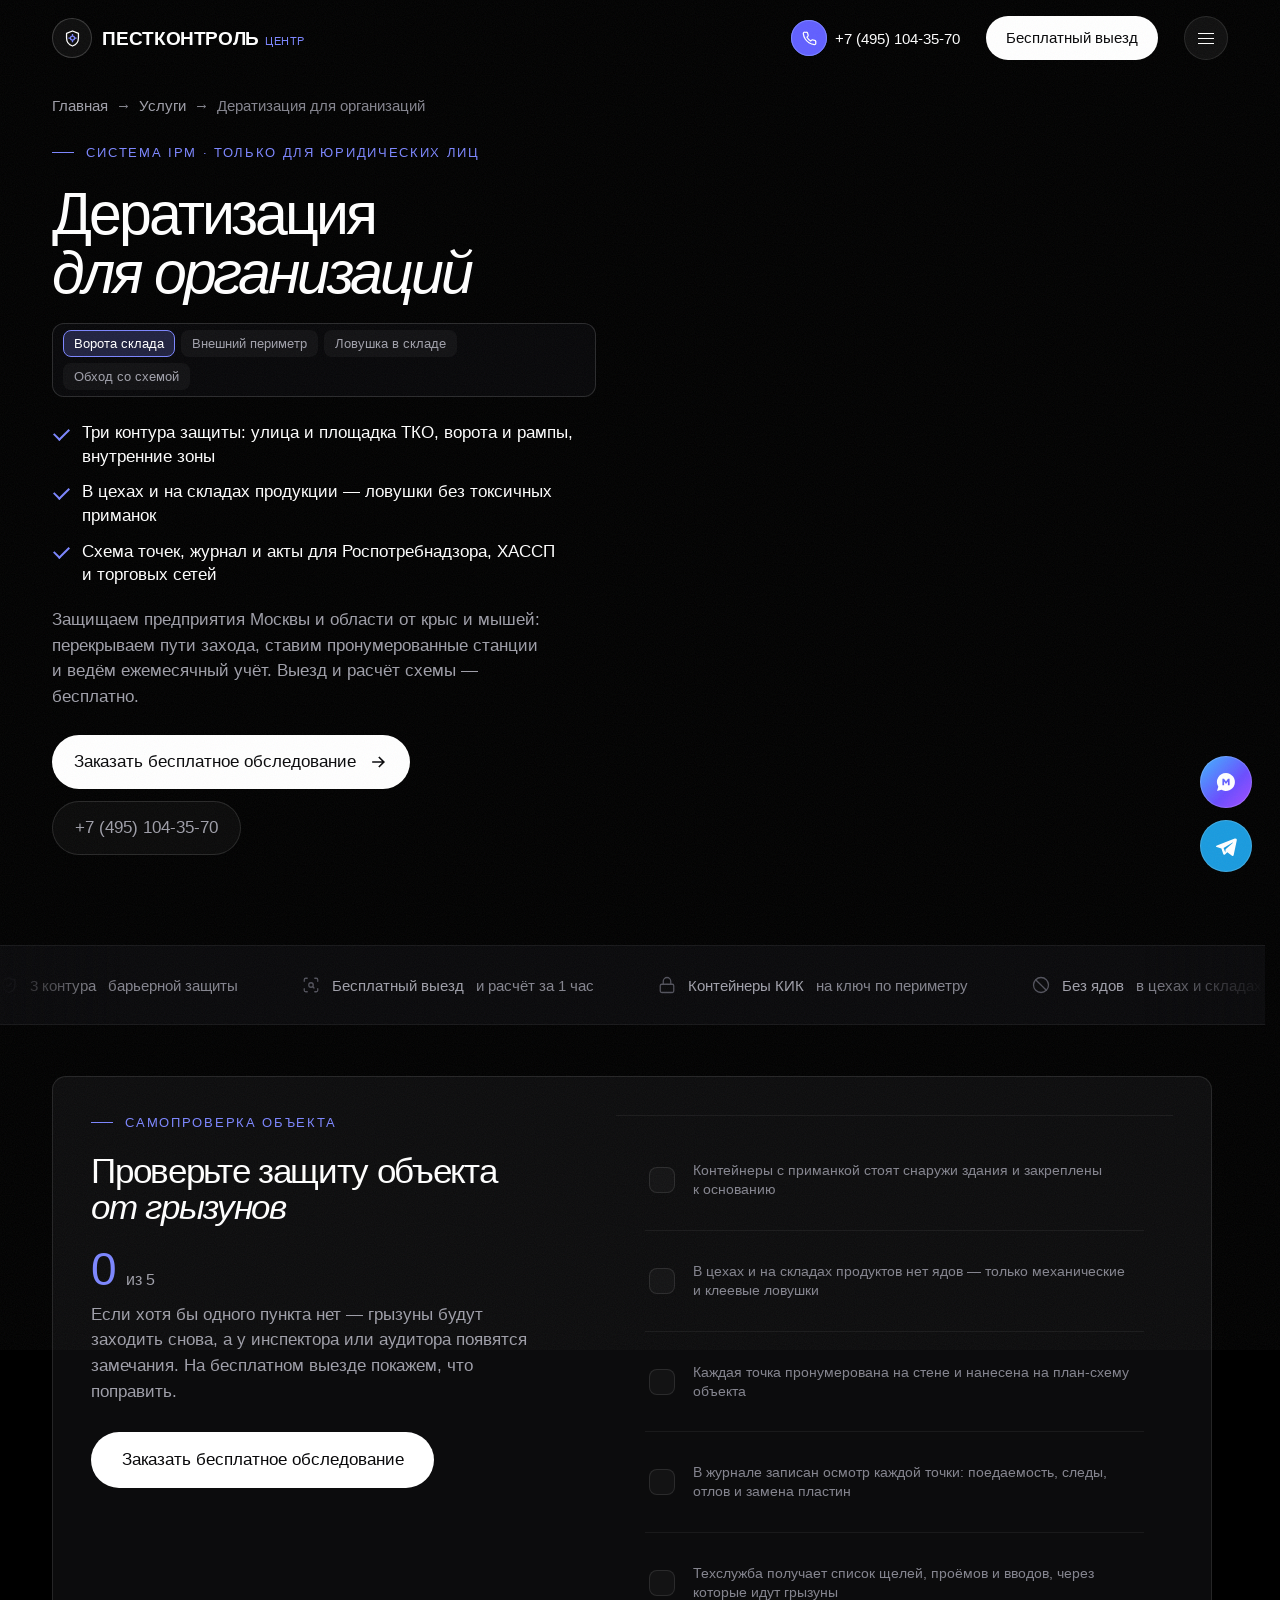
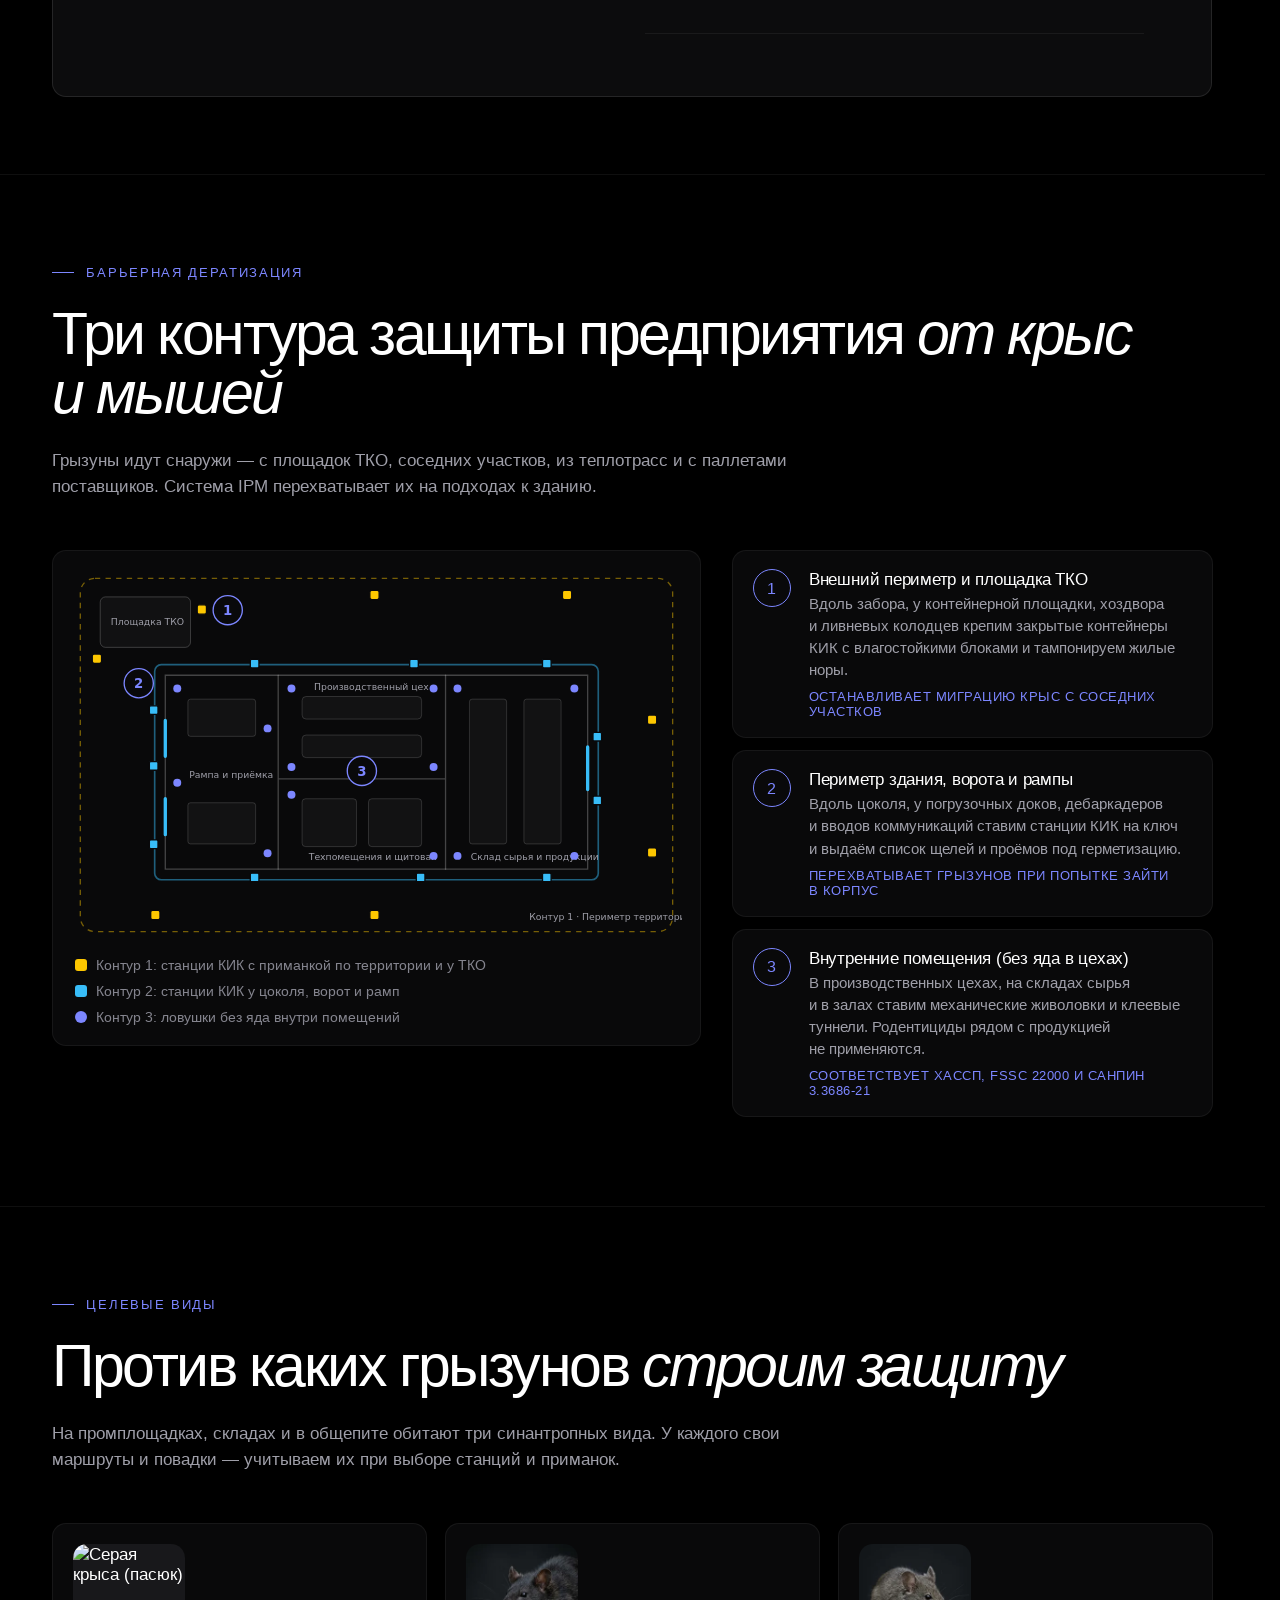
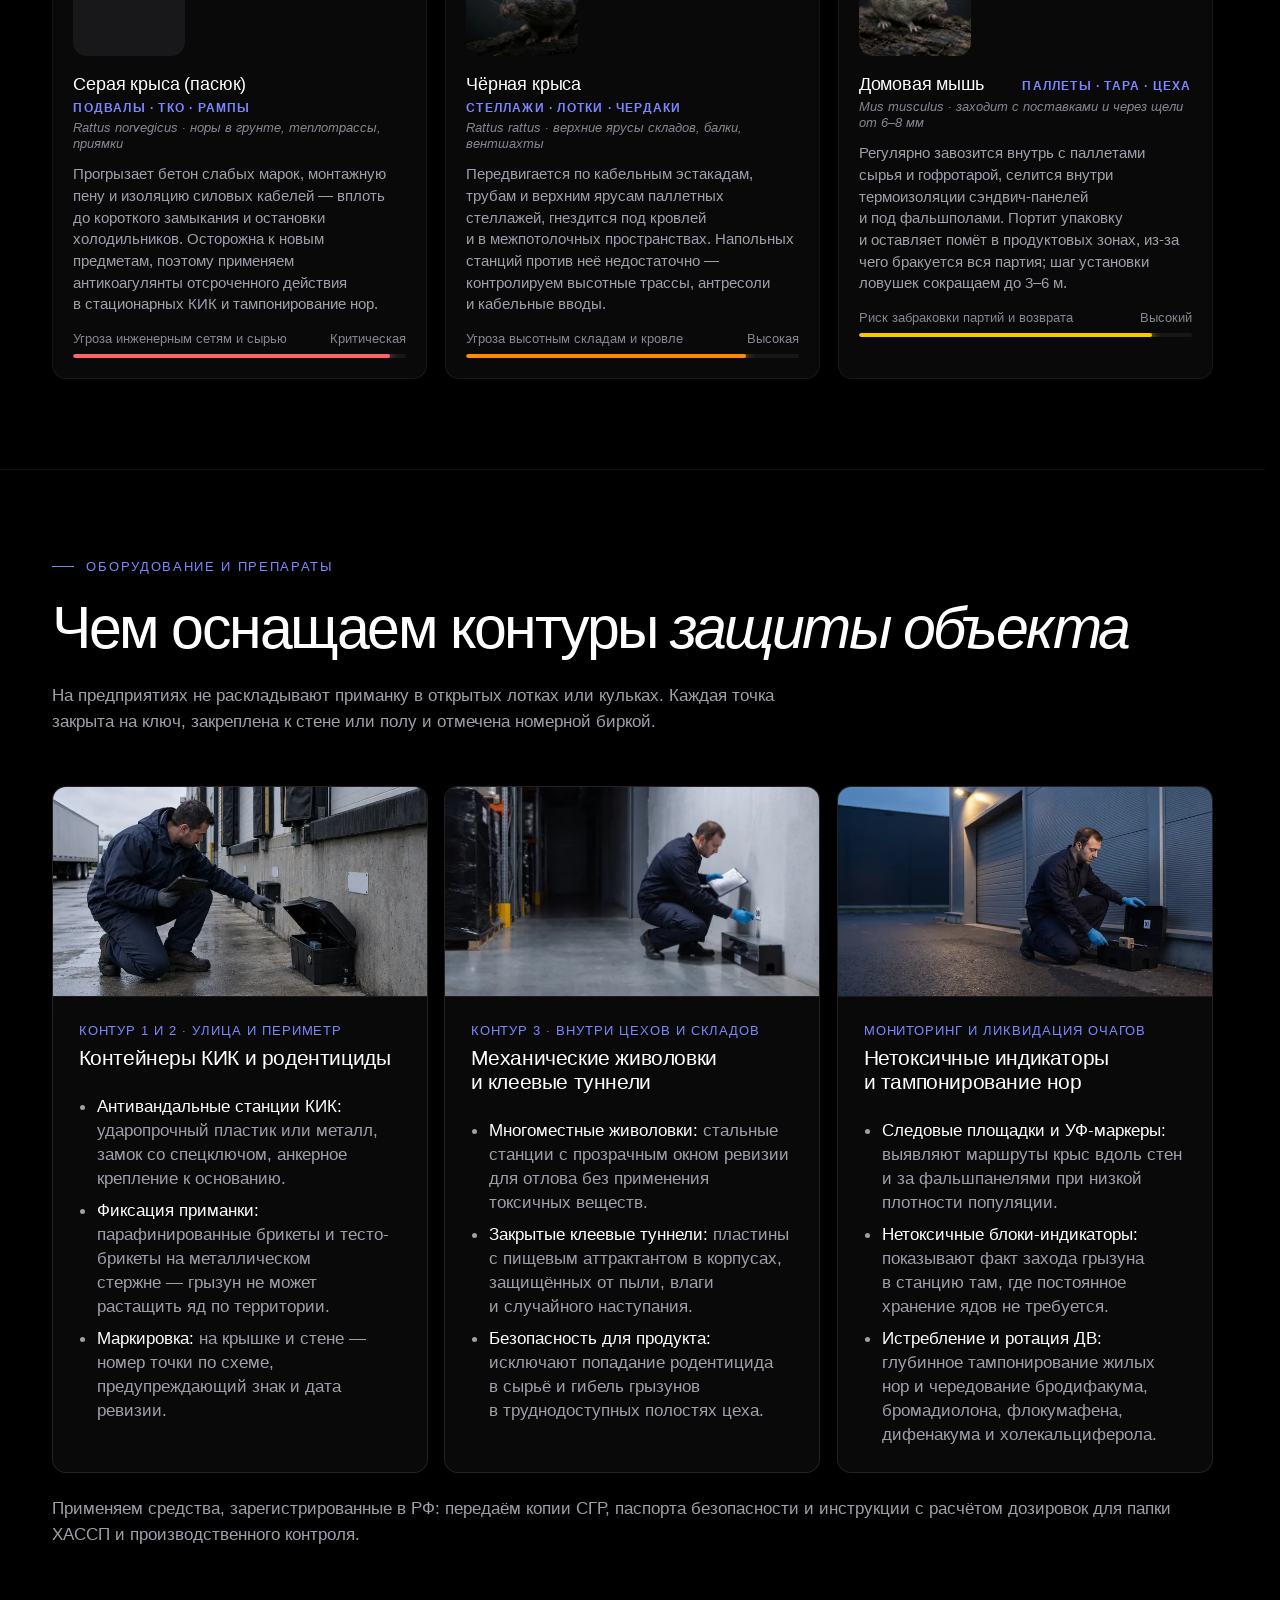
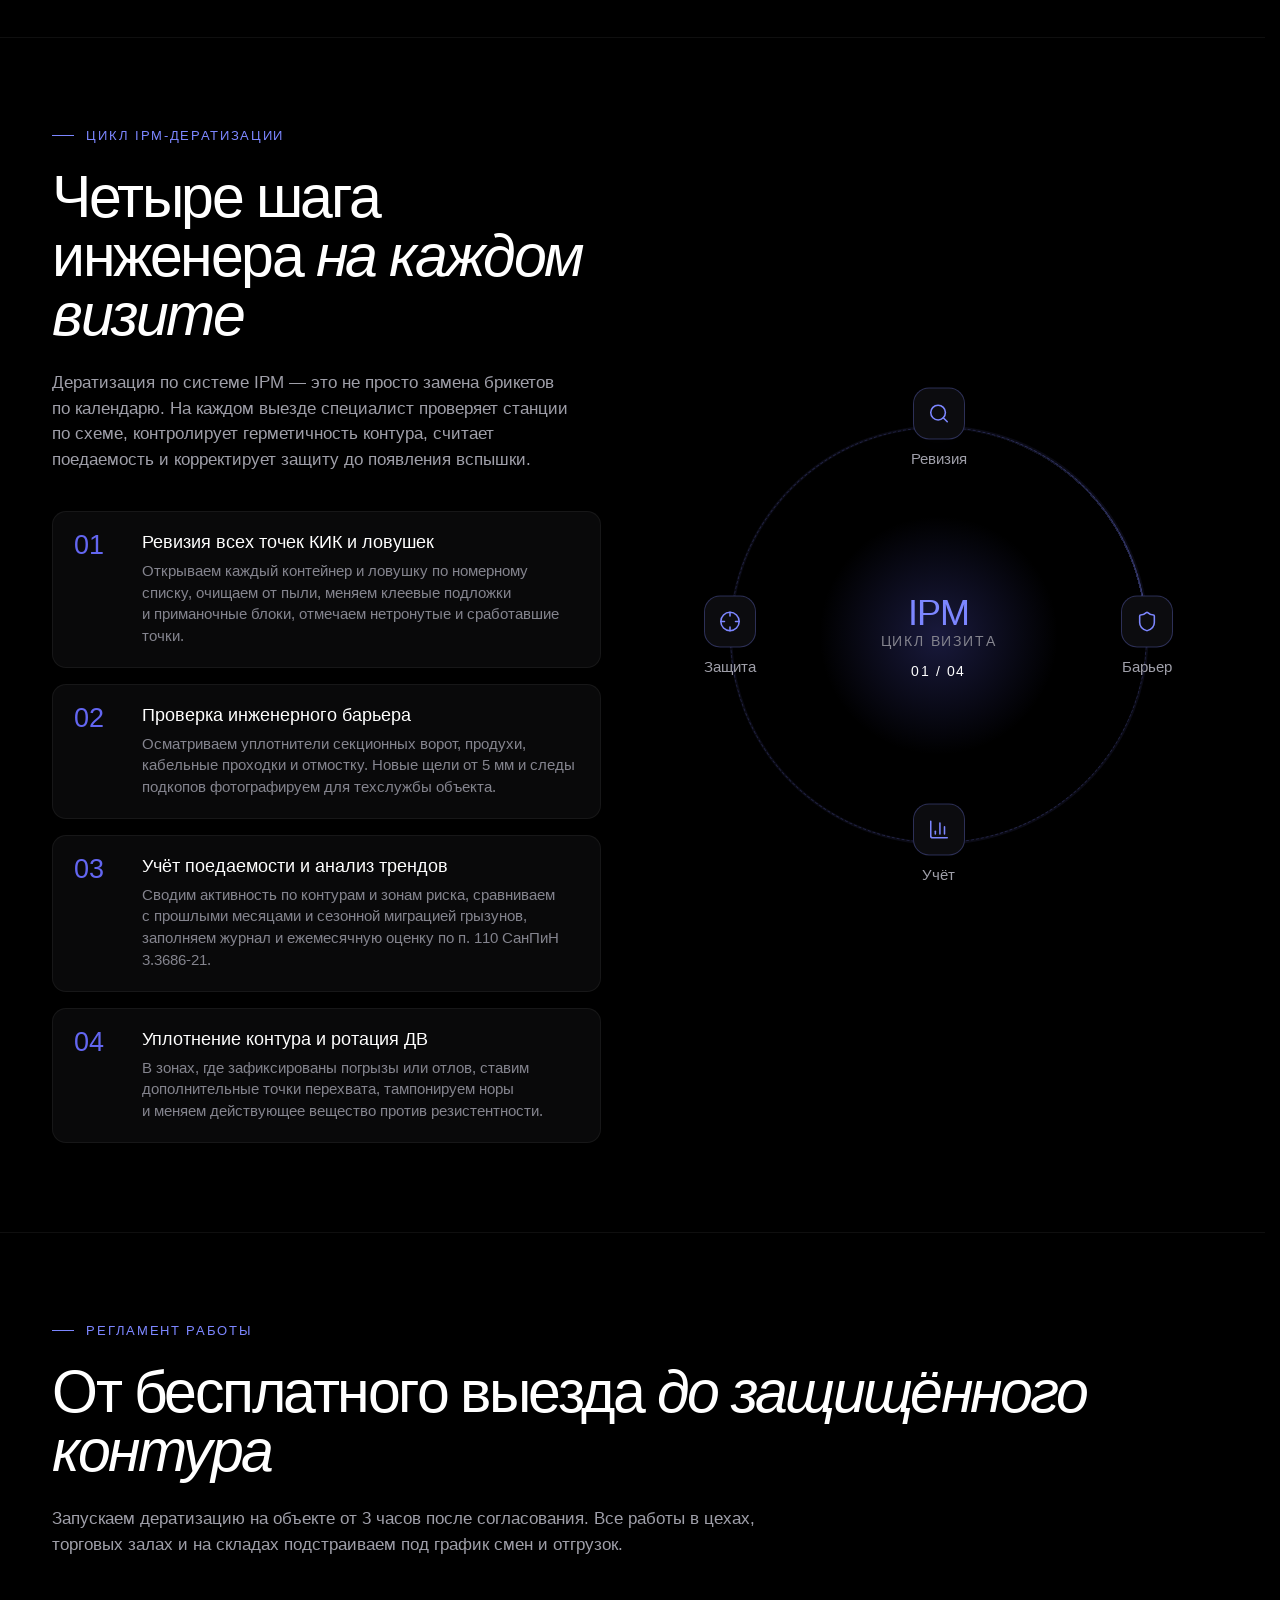
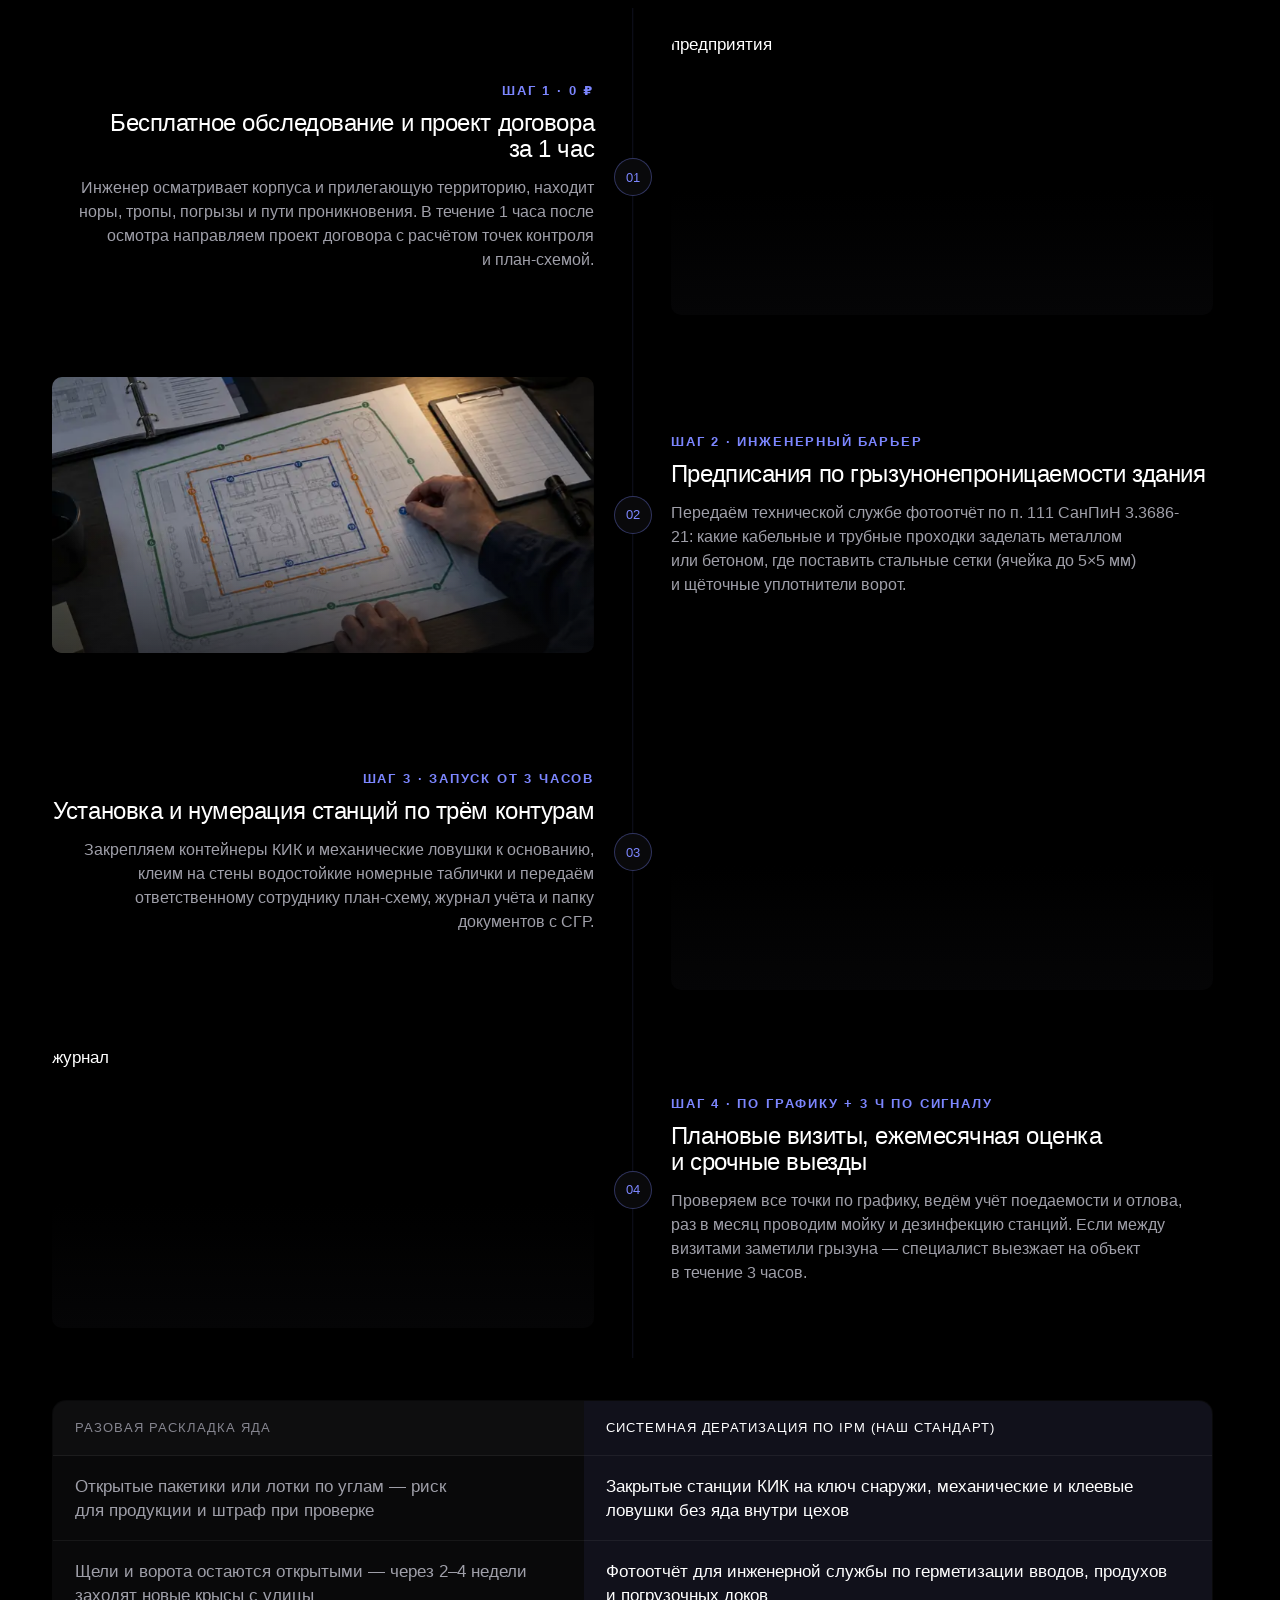
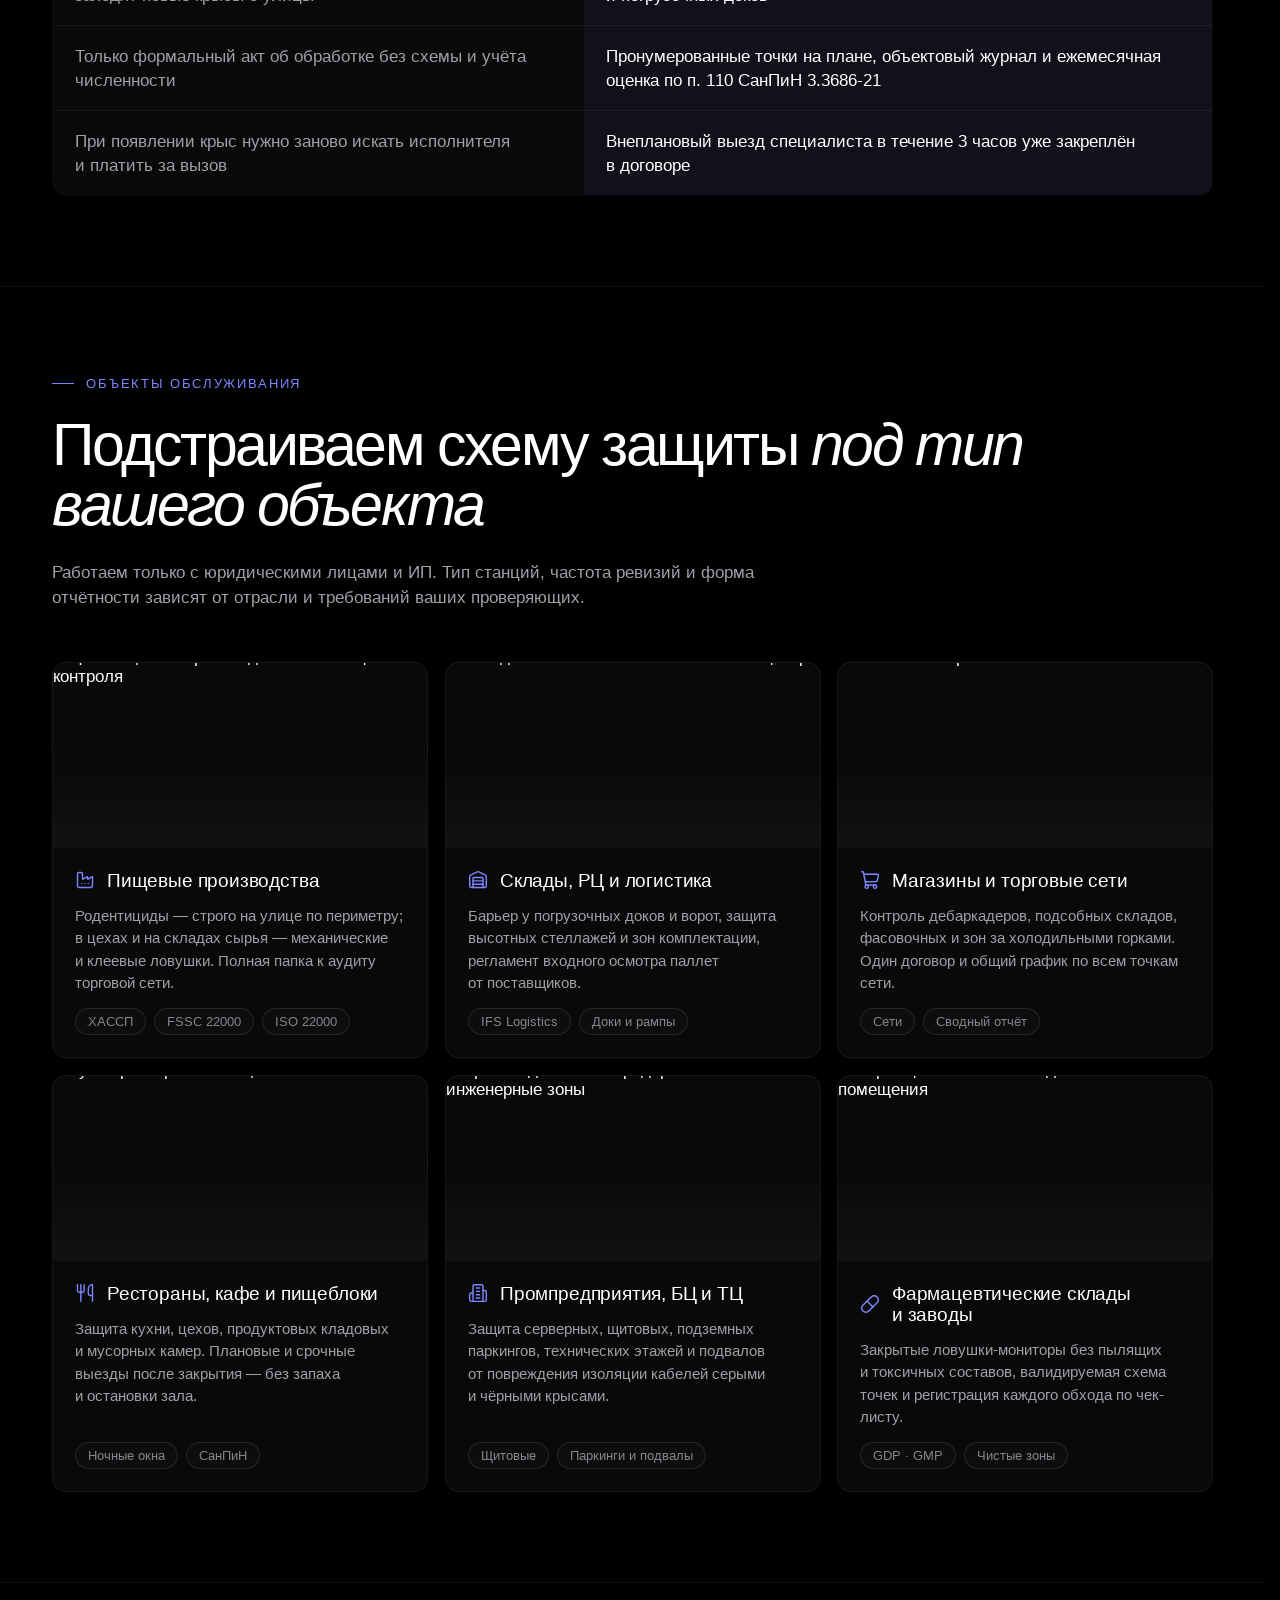
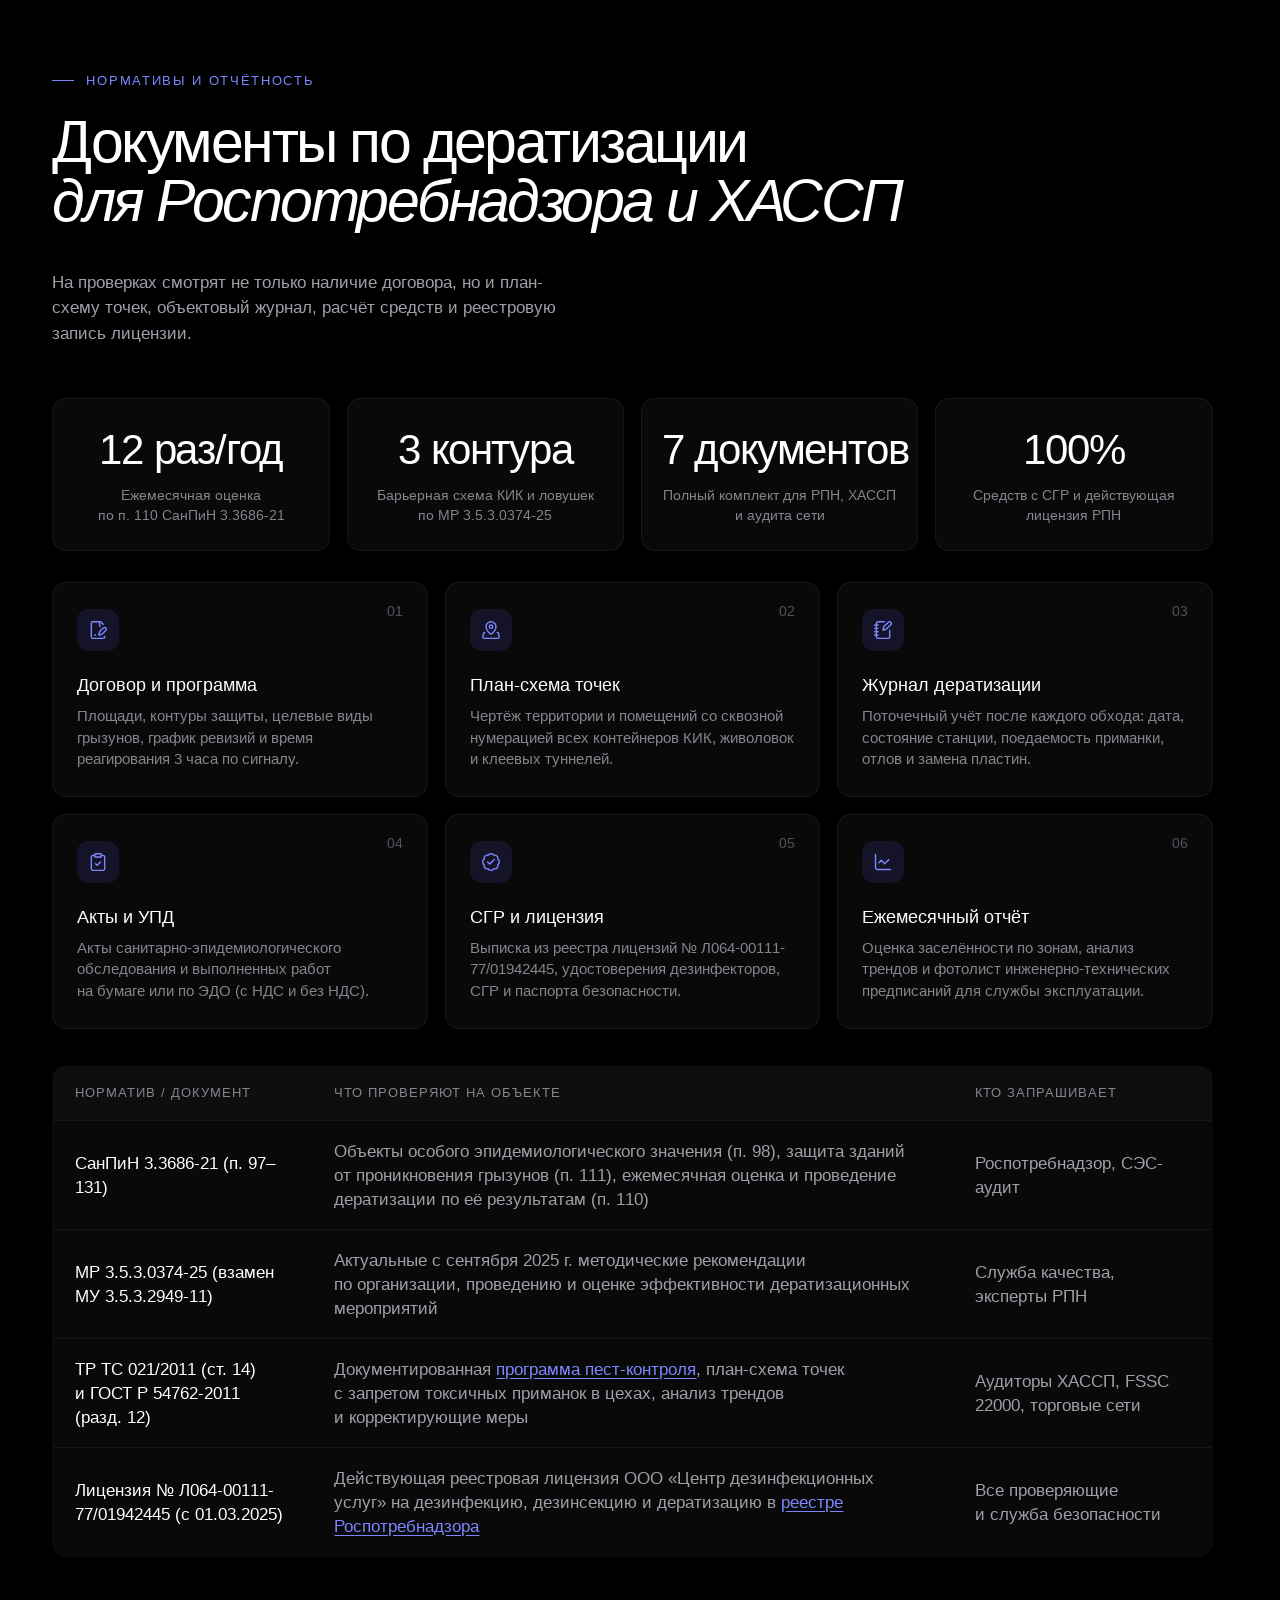
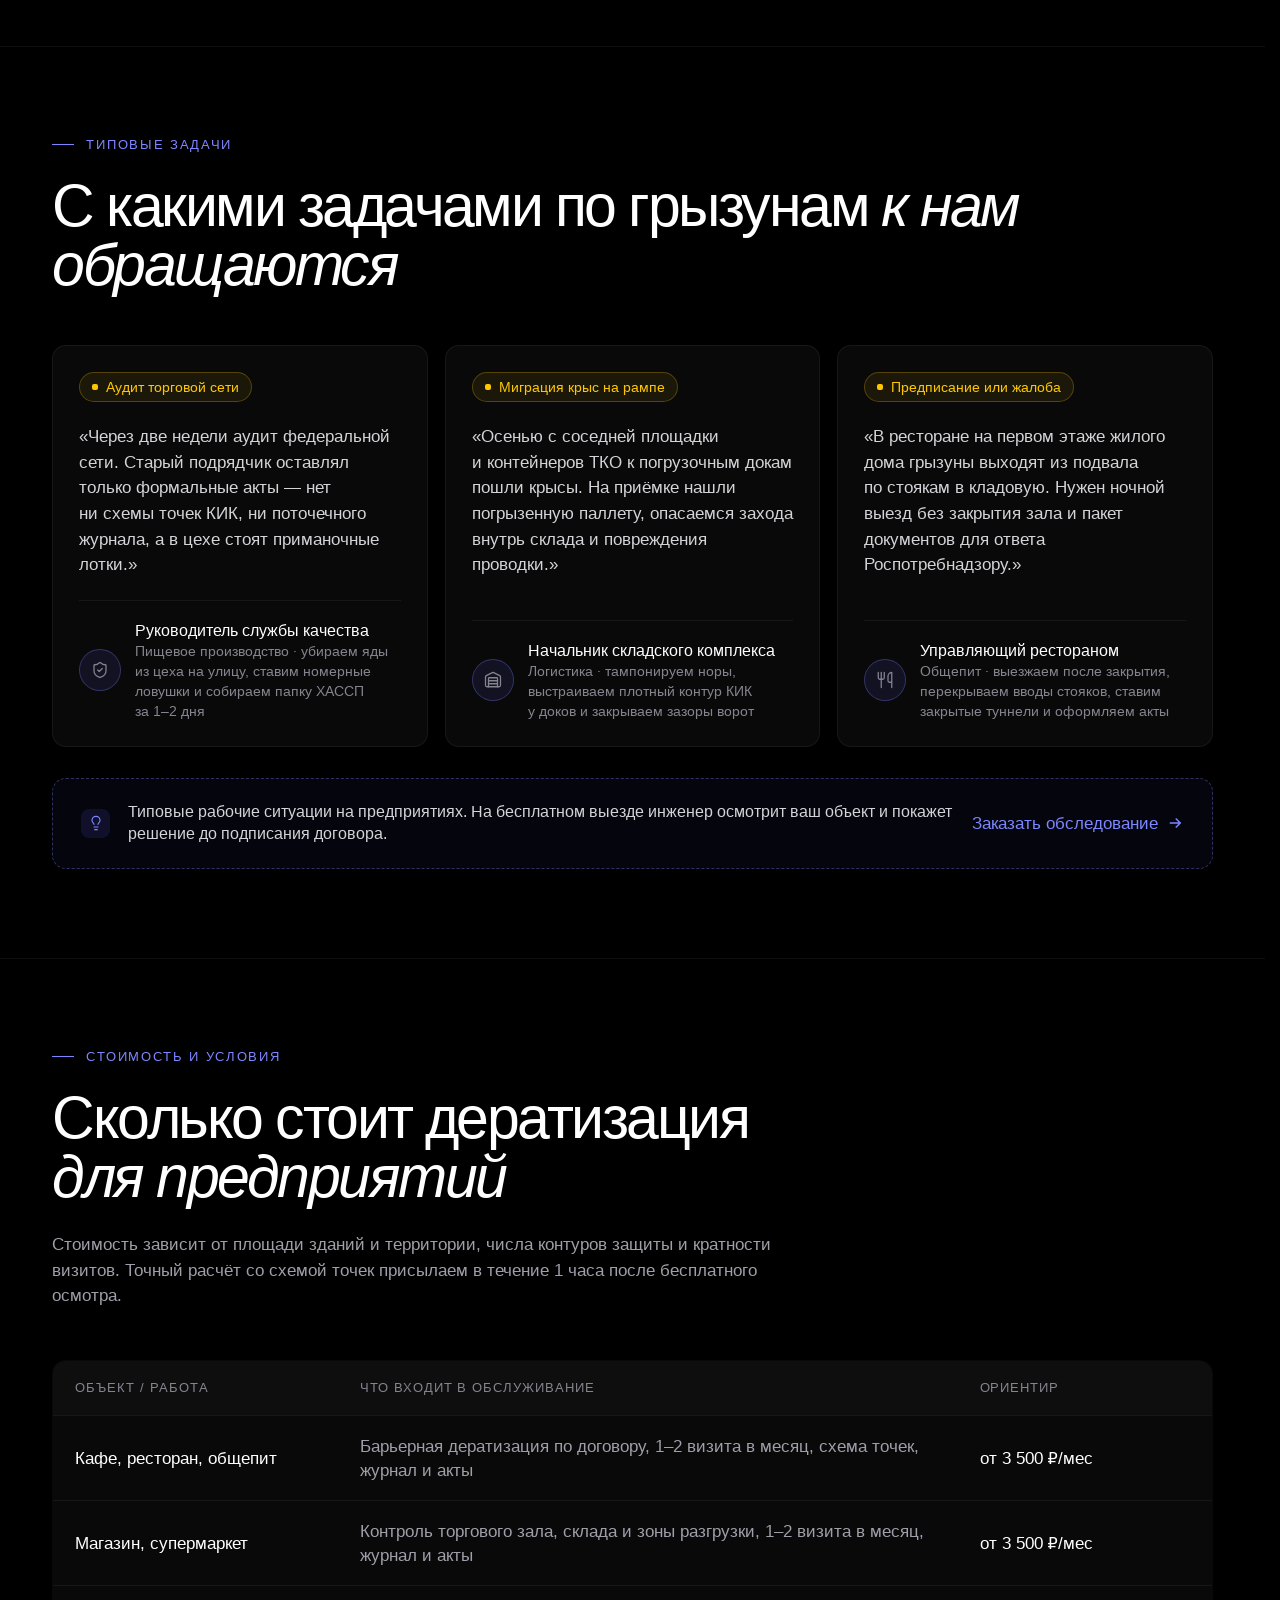
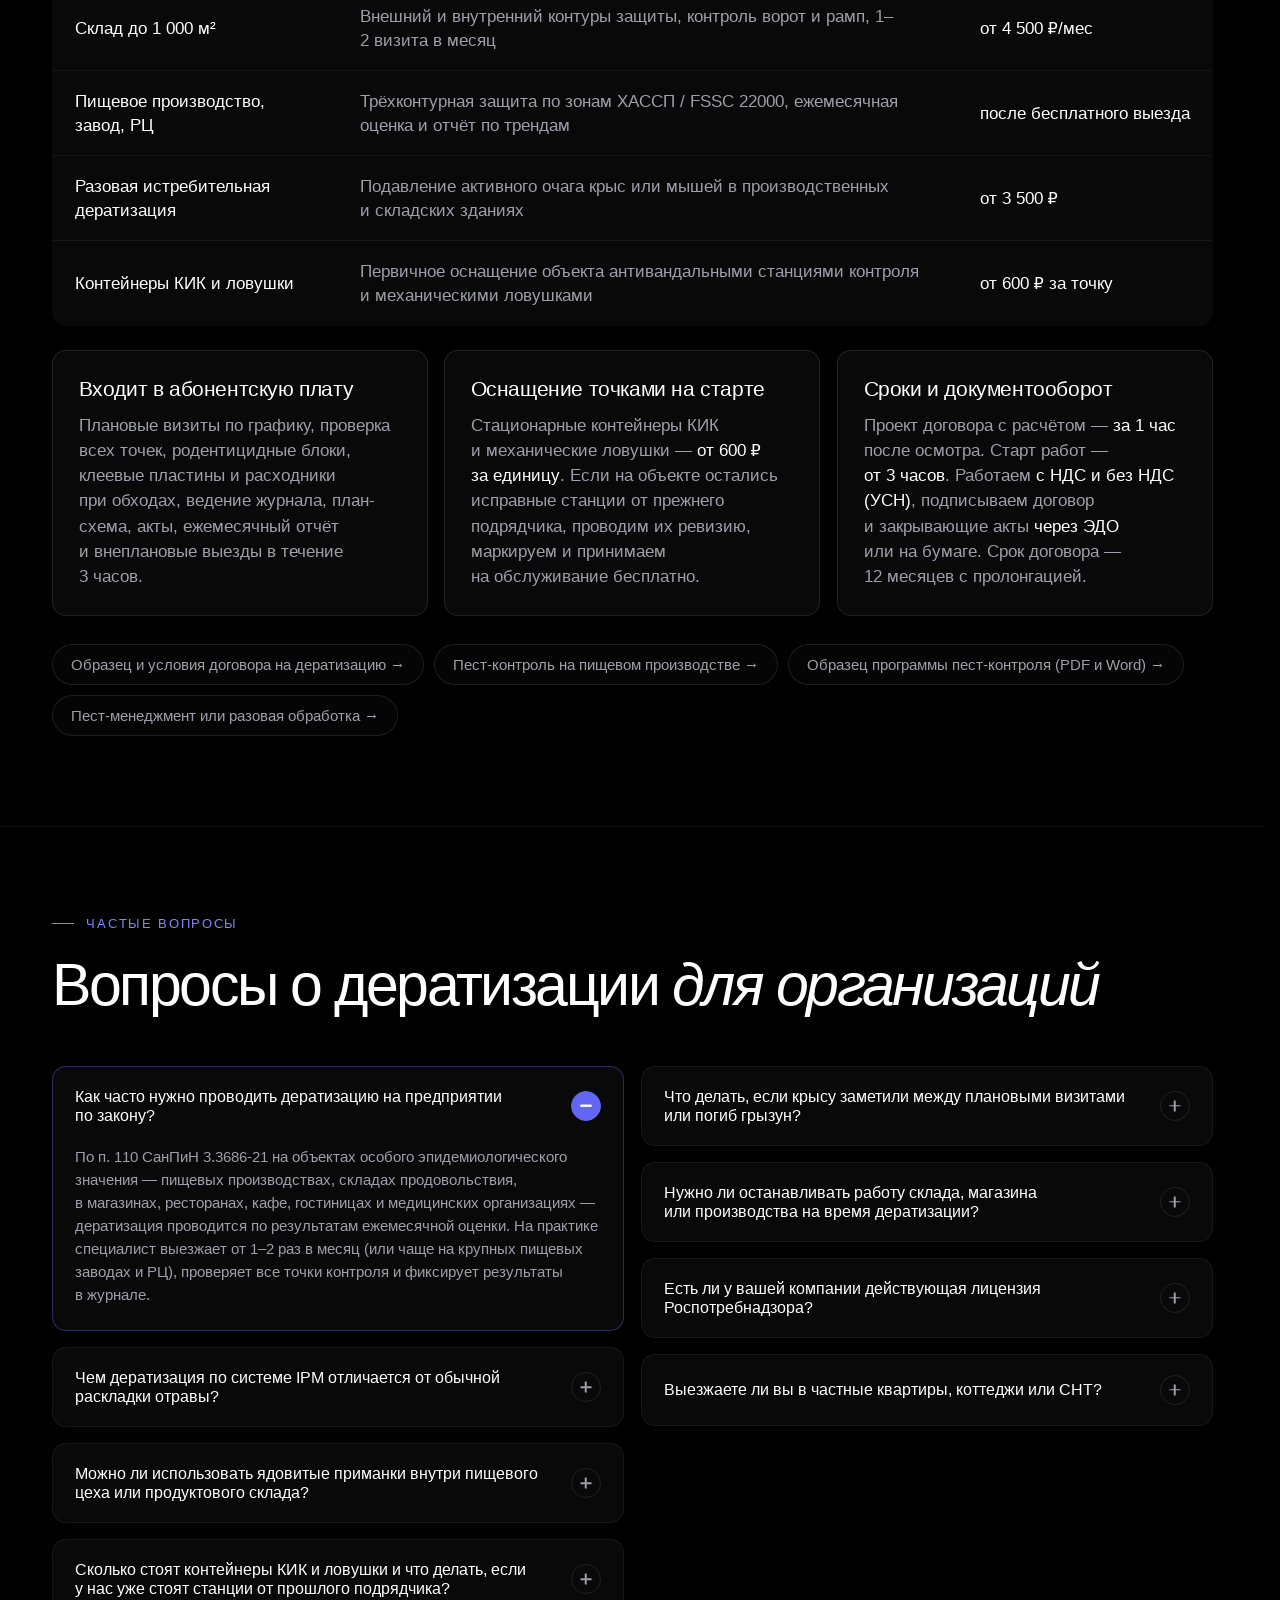
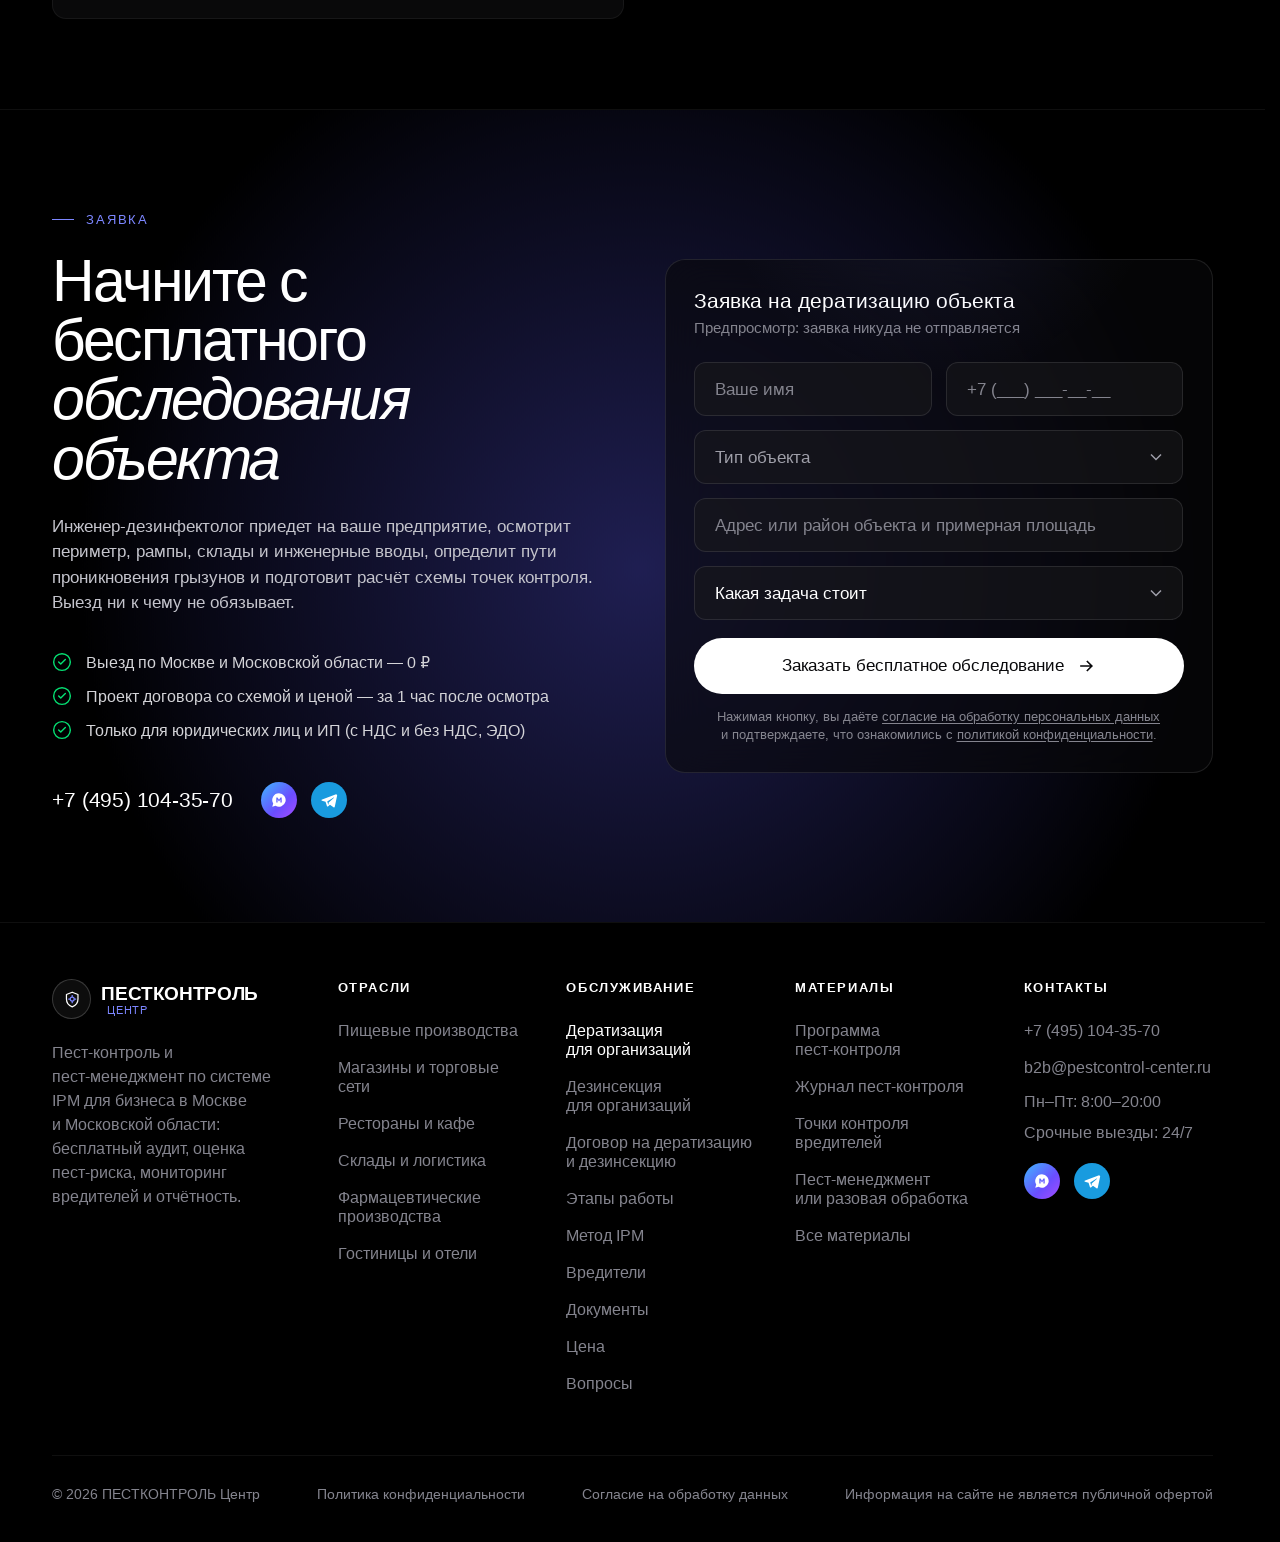
==== commit 5116e5fb: "Дератизация: п. 111 СанПиН вместо п. 103 (грызунонепроницаемость); дератизация и дезинсекция: первый" ====
--- a/deratizatsiya/index.html
+++ b/deratizatsiya/index.html
@@ -202,6 +202,8 @@
   .hdr .wrap{gap:10px}.hdr-right{gap:8px}.logo{gap:8px}.logo-mark{width:34px;height:34px}.logo-name{font-size:15px}.phone i,.burger{width:40px;height:40px}
 }
 @media (max-width:340px){.logo-sub{display:none}}
+/* Первый экран: пока он не загружен целиком (после него ещё нет следующего блока), содержимое скрыто — как на главной: иначе при постепенной загрузке текст, выровненный по центру высоты экрана, сдвигается (CLS) */
+.d-hero:not(:has(~ *)) .wrap{visibility:hidden}
 </style>
 <script type="application/ld+json">
 {
@@ -657,7 +659,7 @@
         <span class="tl-dot">01</span>
       </div>
       <div class="tl-row flip">
-        <div class="tl-txt"><div class="wk">Шаг 2 · Инженерный барьер</div><h3>Предписания по грызунонепроницаемости здания</h3><p>Передаём технической службе фотоотчёт по п. 103 СанПиН 3.3686-21: какие кабельные и трубные проходки заделать металлом или бетоном, где поставить стальные сетки (ячейка до 5×5 мм) и щёточные уплотнители ворот.</p></div>
+        <div class="tl-txt"><div class="wk">Шаг 2 · Инженерный барьер</div><h3>Предписания по грызунонепроницаемости здания</h3><p>Передаём технической службе фотоотчёт по п. 111 СанПиН 3.3686-21: какие кабельные и трубные проходки заделать металлом или бетоном, где поставить стальные сетки (ячейка до 5×5 мм) и щёточные уплотнители ворот.</p></div>
         <div class="tl-img"><img width="1200" height="670" decoding="async" src="../img/programma-plan-skhema.webp" srcset="../img/programma-plan-skhema-720.webp 720w, ../img/programma-plan-skhema.webp 1200w" sizes="(max-width:760px) calc(100vw - 112px), (max-width:1930px) 43vw, 830px" alt="План-схема размещения точек контроля грызунов и чек-лист" loading="lazy" data-parallax></div>
         <span class="tl-dot">02</span>
       </div>
@@ -801,7 +803,7 @@
       <tbody>
         <tr>
           <td data-l="Норматив / документ">СанПиН 3.3686-21 (п. 97–131)</td>
-          <td data-l="Что проверяют на объекте">Объекты особого эпидемиологического значения (п. 98), защита зданий от проникновения грызунов (п. 103), ежемесячная оценка и проведение дератизации по её результатам (п. 110)</td>
+          <td data-l="Что проверяют на объекте">Объекты особого эпидемиологического значения (п. 98), защита зданий от проникновения грызунов (п. 111), ежемесячная оценка и проведение дератизации по её результатам (п. 110)</td>
           <td data-l="Кто запрашивает">Роспотребнадзор, СЭС-аудит</td>
         </tr>
         <tr>
